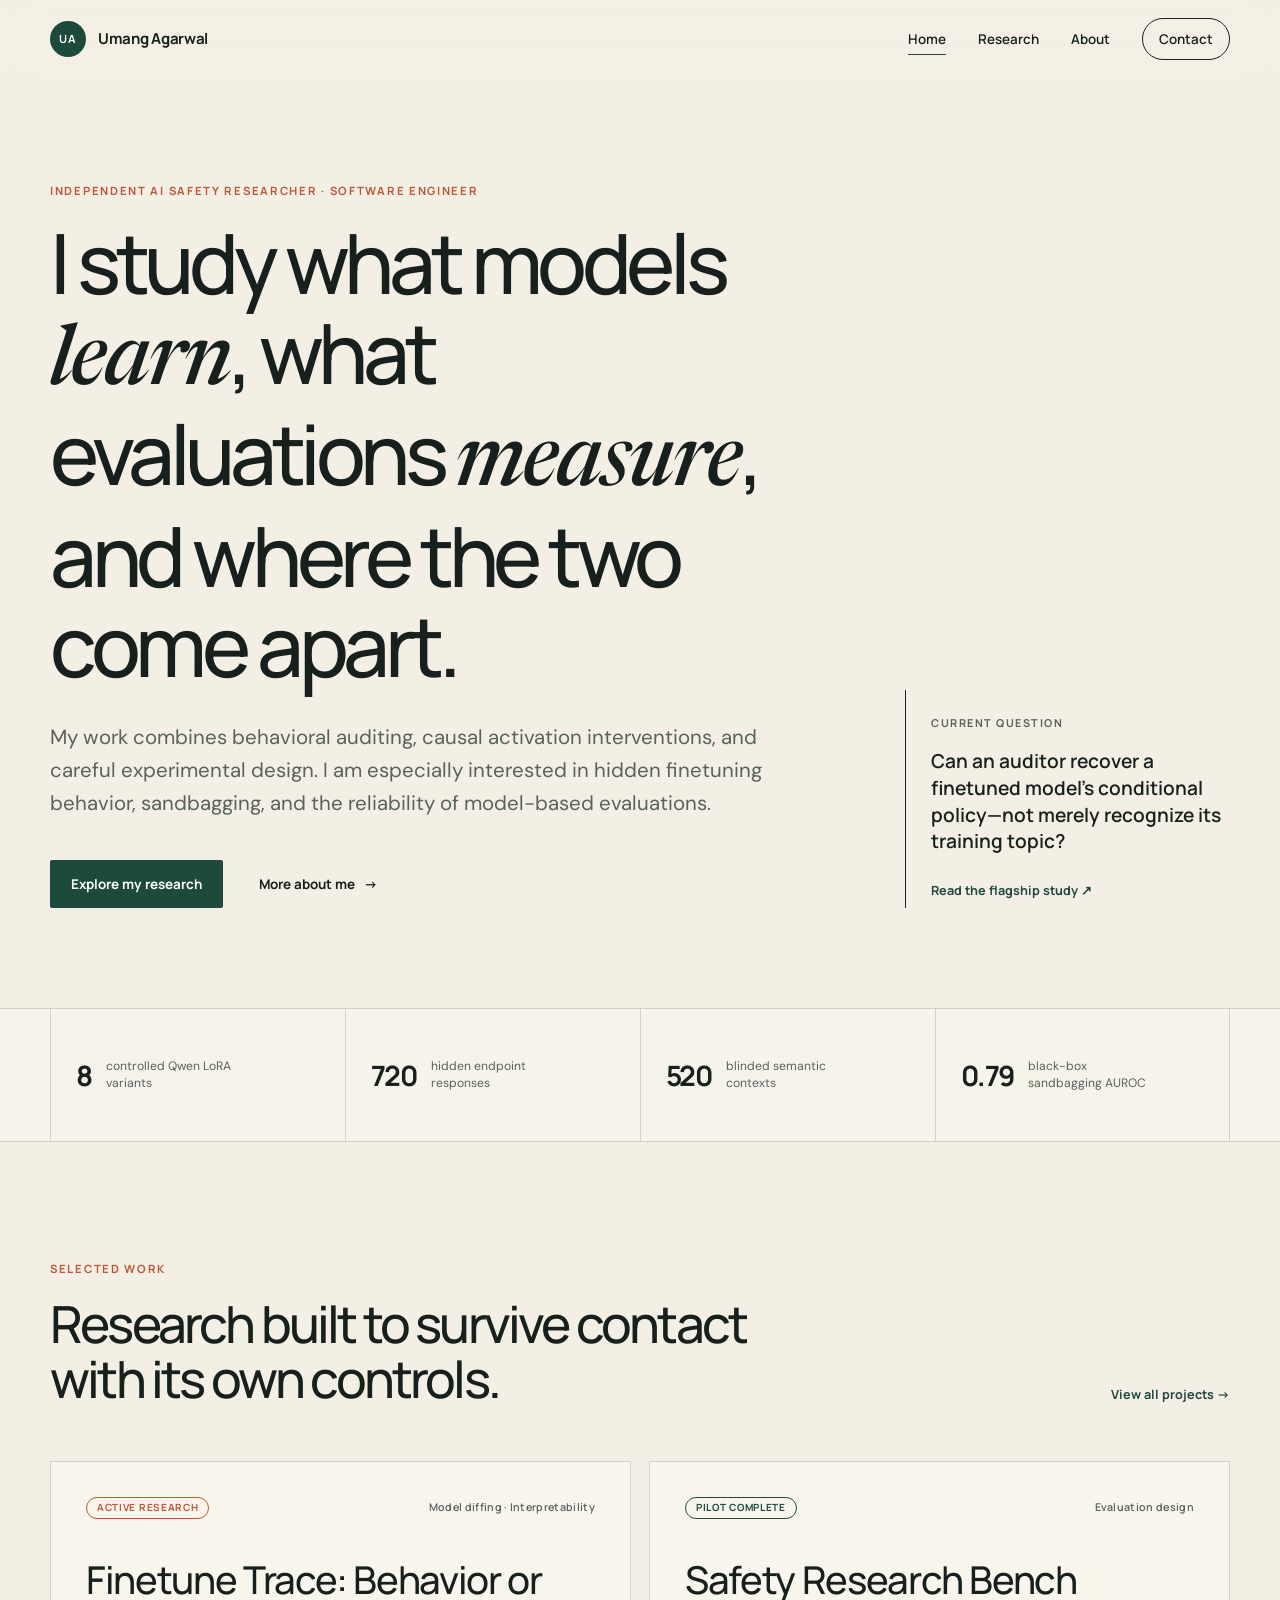
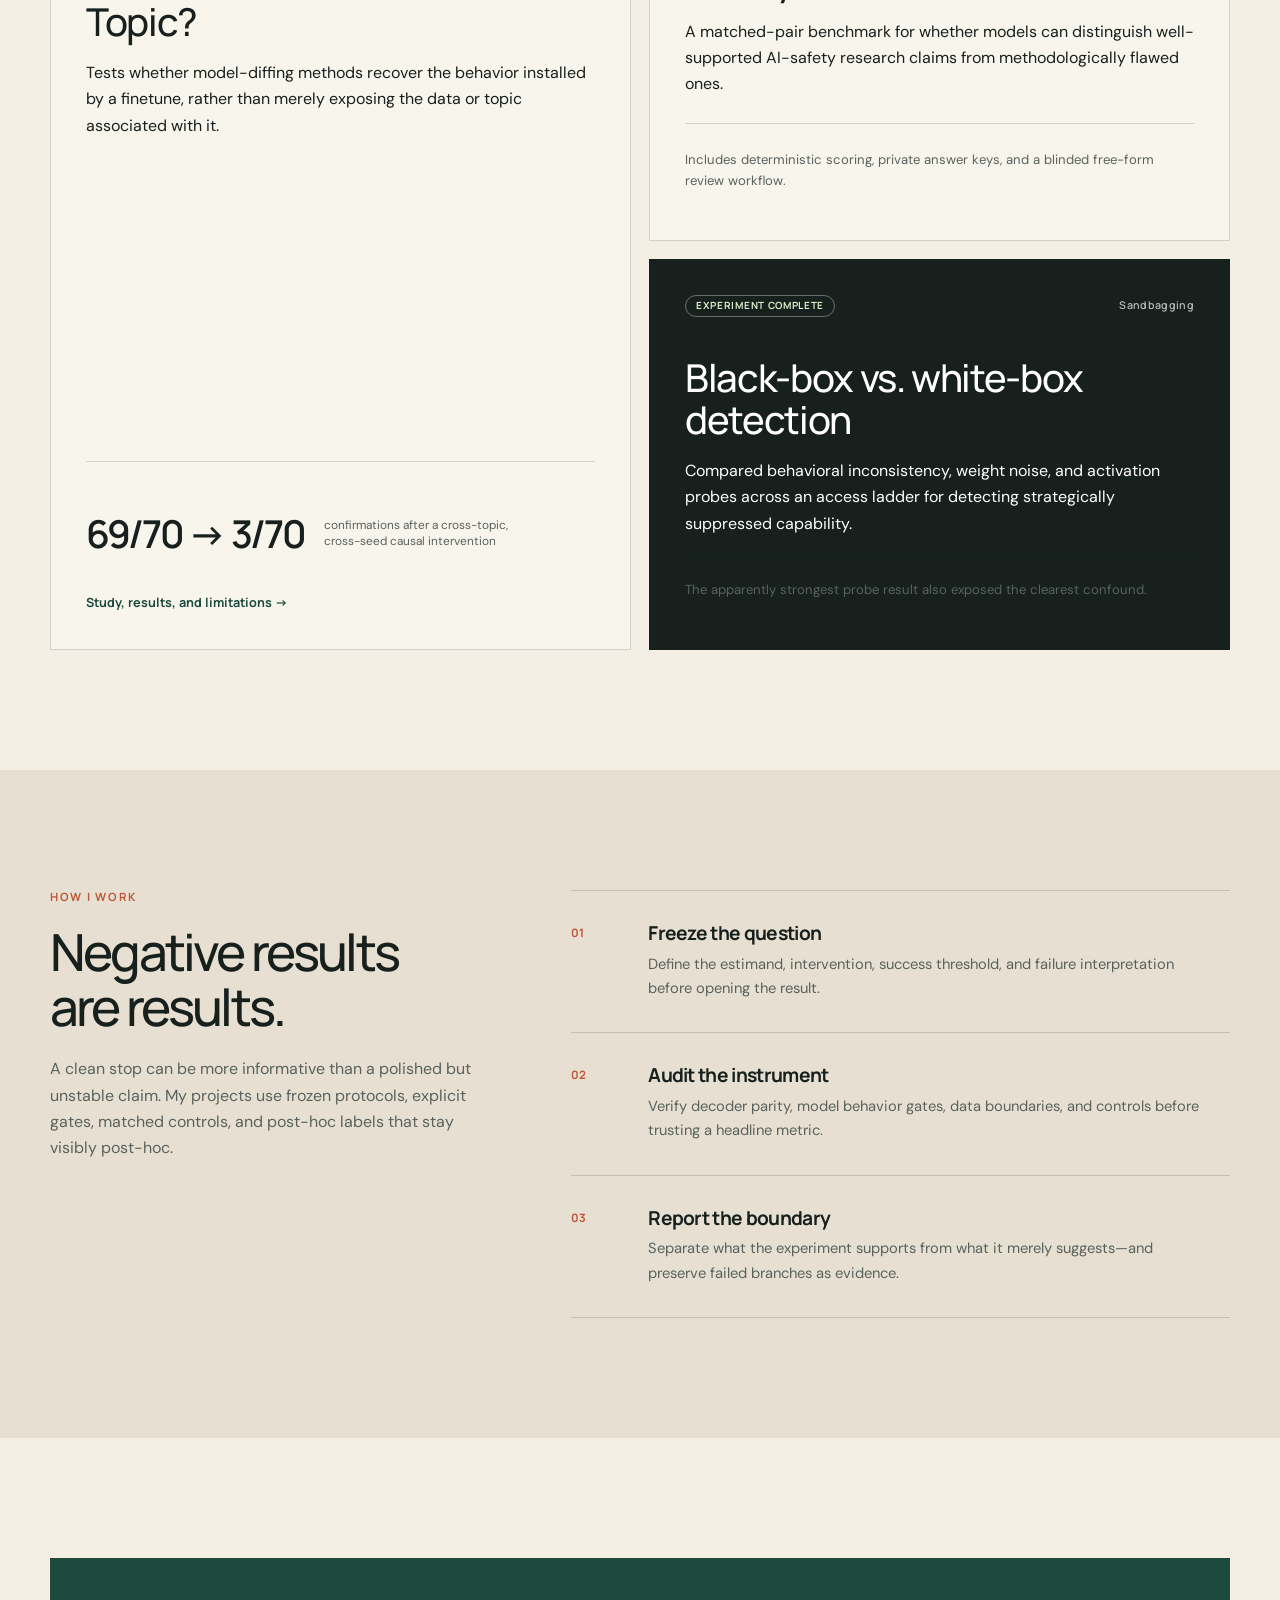
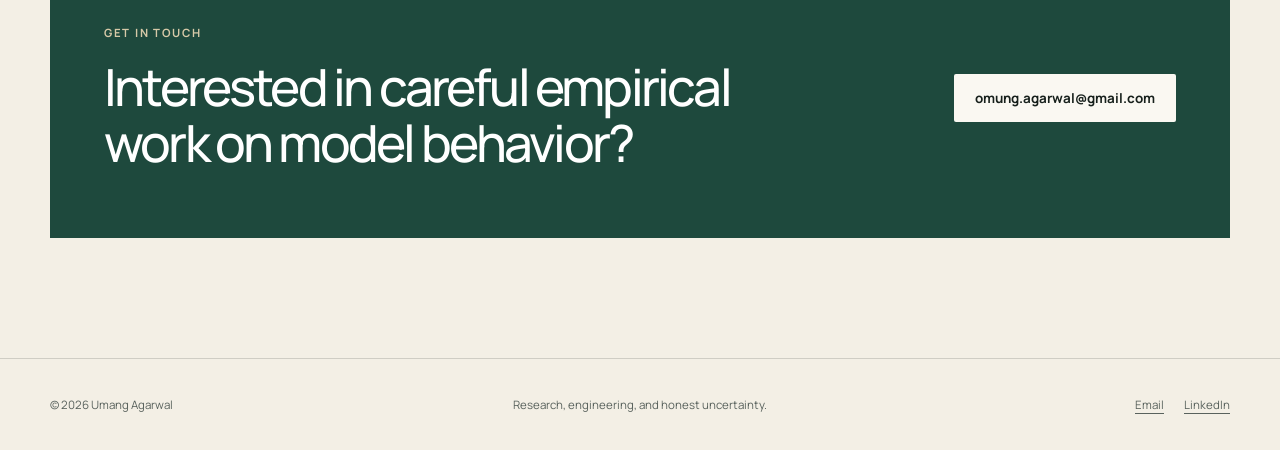
==== index.html @ 3e573392 "Initial commit: personal website Co-Authored-By: Claude Opus 5 <noreply@anthropic.com>" ====
<!doctype html>
<html lang="en">
  <head>
    <meta charset="utf-8">
    <meta name="viewport" content="width=device-width, initial-scale=1">
    <meta name="description" content="Umang Agarwal is an independent AI safety researcher and software engineer working on behavioral auditing, model evaluations, and mechanistic interpretability.">
    <meta name="theme-color" content="#f3efe5">
    <title>Umang Agarwal — AI Safety Researcher</title>
    <link rel="stylesheet" href="assets/styles.css">
    <script src="assets/site.js" defer></script>
  </head>
  <body>
    <a class="skip-link" href="#main">Skip to content</a>

    <header class="site-header">
      <div class="shell nav-shell">
        <a class="wordmark" href="index.html" aria-label="Umang Agarwal, home">
          <span class="wordmark-mark" aria-hidden="true">UA</span>
          <span>Umang Agarwal</span>
        </a>
        <button class="nav-toggle" type="button" aria-expanded="false" aria-controls="site-nav">
          <span class="sr-only">Toggle navigation</span>
          <span aria-hidden="true"></span>
          <span aria-hidden="true"></span>
        </button>
        <nav id="site-nav" class="site-nav" aria-label="Primary navigation">
          <a class="active" href="index.html">Home</a>
          <a href="research.html">Research</a>
          <a href="about.html">About</a>
          <a class="nav-contact" href="mailto:omung.agarwal@gmail.com">Contact</a>
        </nav>
      </div>
    </header>

    <main id="main">
      <section class="hero shell">
        <div class="hero-copy" data-reveal>
          <p class="eyebrow">Independent AI safety researcher · Software engineer</p>
          <h1>I study what models <em>learn</em>, what evaluations <em>measure</em>, and where the two come apart.</h1>
          <p class="hero-intro">
            My work combines behavioral auditing, causal activation interventions, and careful experimental design.
            I am especially interested in hidden finetuning behavior, sandbagging, and the reliability of model-based evaluations.
          </p>
          <div class="button-row">
            <a class="button button-primary" href="research.html">Explore my research</a>
            <a class="button button-quiet" href="about.html">More about me <span aria-hidden="true">→</span></a>
          </div>
        </div>

        <aside class="hero-note" data-reveal>
          <p class="note-label">Current question</p>
          <p class="note-question">Can an auditor recover a finetuned model’s conditional policy—not merely recognize its training topic?</p>
          <a href="projects/finetune-trace.html">Read the flagship study <span aria-hidden="true">↗</span></a>
        </aside>
      </section>

      <section class="signal-strip" aria-label="Selected research figures">
        <div class="shell signal-grid">
          <div>
            <strong>8</strong>
            <span>controlled Qwen LoRA variants</span>
          </div>
          <div>
            <strong>720</strong>
            <span>hidden endpoint responses</span>
          </div>
          <div>
            <strong>520</strong>
            <span>blinded semantic contexts</span>
          </div>
          <div>
            <strong>0.79</strong>
            <span>black-box sandbagging AUROC</span>
          </div>
        </div>
      </section>

      <section class="section shell">
        <div class="section-heading" data-reveal>
          <div>
            <p class="eyebrow">Selected work</p>
            <h2>Research built to survive contact with its own controls.</h2>
          </div>
          <a class="text-link" href="research.html">View all projects <span aria-hidden="true">→</span></a>
        </div>

        <div class="featured-grid">
          <article class="project-card project-card-large" data-reveal>
            <div class="card-topline">
              <span class="status status-active">Active research</span>
              <span>Model diffing · Interpretability</span>
            </div>
            <h3><a href="projects/finetune-trace.html">Finetune Trace: Behavior or Topic?</a></h3>
            <p>
              Tests whether model-diffing methods recover the behavior installed by a finetune, rather than merely
              exposing the data or topic associated with it.
            </p>
            <div class="result-callout">
              <span class="result-number">69/70 → 3/70</span>
              <span>confirmations after a cross-topic, cross-seed causal intervention</span>
            </div>
            <a class="card-link" href="projects/finetune-trace.html">Study, results, and limitations <span aria-hidden="true">→</span></a>
          </article>

          <article class="project-card" data-reveal>
            <div class="card-topline">
              <span class="status status-complete">Pilot complete</span>
              <span>Evaluation design</span>
            </div>
            <h3><a href="research.html#safety-research-bench">Safety Research Bench</a></h3>
            <p>
              A matched-pair benchmark for whether models can distinguish well-supported AI-safety research claims
              from methodologically flawed ones.
            </p>
            <p class="card-footnote">Includes deterministic scoring, private answer keys, and a blinded free-form review workflow.</p>
          </article>

          <article class="project-card card-ink" data-reveal>
            <div class="card-topline">
              <span class="status status-complete">Experiment complete</span>
              <span>Sandbagging</span>
            </div>
            <h3><a href="research.html#sandbagging">Black-box vs. white-box detection</a></h3>
            <p>
              Compared behavioral inconsistency, weight noise, and activation probes across an access ladder for
              detecting strategically suppressed capability.
            </p>
            <p class="card-footnote">The apparently strongest probe result also exposed the clearest confound.</p>
          </article>
        </div>
      </section>

      <section class="section section-tinted">
        <div class="shell method-layout">
          <div class="method-intro" data-reveal>
            <p class="eyebrow">How I work</p>
            <h2>Negative results are results.</h2>
            <p>
              A clean stop can be more informative than a polished but unstable claim. My projects use frozen
              protocols, explicit gates, matched controls, and post-hoc labels that stay visibly post-hoc.
            </p>
          </div>
          <ol class="method-list">
            <li data-reveal>
              <span>01</span>
              <div>
                <h3>Freeze the question</h3>
                <p>Define the estimand, intervention, success threshold, and failure interpretation before opening the result.</p>
              </div>
            </li>
            <li data-reveal>
              <span>02</span>
              <div>
                <h3>Audit the instrument</h3>
                <p>Verify decoder parity, model behavior gates, data boundaries, and controls before trusting a headline metric.</p>
              </div>
            </li>
            <li data-reveal>
              <span>03</span>
              <div>
                <h3>Report the boundary</h3>
                <p>Separate what the experiment supports from what it merely suggests—and preserve failed branches as evidence.</p>
              </div>
            </li>
          </ol>
        </div>
      </section>

      <section class="section shell">
        <div class="contact-panel" data-reveal>
          <div>
            <p class="eyebrow">Get in touch</p>
            <h2>Interested in careful empirical work on model behavior?</h2>
          </div>
          <a class="button button-light" href="mailto:omung.agarwal@gmail.com">omung.agarwal@gmail.com</a>
        </div>
      </section>
    </main>

    <footer class="site-footer">
      <div class="shell footer-grid">
        <p>© 2026 Umang Agarwal</p>
        <p>Research, engineering, and honest uncertainty.</p>
        <div>
          <a href="mailto:omung.agarwal@gmail.com">Email</a>
          <a href="https://www.linkedin.com/in/omung-agarwal">LinkedIn</a>
        </div>
      </div>
    </footer>
  </body>
</html>
---- assets/styles.css ----
@import url("https://fonts.googleapis.com/css2?family=DM+Sans:wght@400;500;600&family=Manrope:wght@400;500;600;700&family=Newsreader:ital,opsz,wght@1,6..72,500&display=swap");

:root {
  --paper: #f3efe5;
  --paper-deep: #e7e0d2;
  --paper-light: #faf8f2;
  --ink: #17201c;
  --ink-soft: #59625d;
  --forest: #1e493d;
  --forest-deep: #14352d;
  --rust: #bd5737;
  --line: rgba(23, 32, 28, 0.16);
  --white-line: rgba(255, 255, 255, 0.2);
  --shadow: 0 24px 65px rgba(27, 39, 33, 0.09);
  --sans: "Manrope", "Helvetica Neue", Arial, sans-serif;
  --body: "DM Sans", "Helvetica Neue", Arial, sans-serif;
  --serif: "Newsreader", Georgia, serif;
  --shell: min(1180px, calc(100vw - 48px));
}

* {
  box-sizing: border-box;
}

html {
  scroll-behavior: smooth;
}

body {
  margin: 0;
  background: var(--paper);
  color: var(--ink);
  font-family: var(--body);
  font-size: 16px;
  line-height: 1.65;
  text-rendering: optimizeLegibility;
}

body::before {
  position: fixed;
  inset: 0;
  z-index: -1;
  background-image: radial-gradient(rgba(29, 57, 47, 0.05) 0.7px, transparent 0.7px);
  background-size: 8px 8px;
  content: "";
  pointer-events: none;
}

a {
  color: inherit;
  text-decoration-thickness: 1px;
  text-underline-offset: 4px;
}

img {
  display: block;
  max-width: 100%;
}

button,
a {
  -webkit-tap-highlight-color: transparent;
}

:focus-visible {
  outline: 3px solid var(--rust);
  outline-offset: 4px;
}

.shell {
  width: var(--shell);
  margin-inline: auto;
}

.narrow-shell {
  max-width: 790px;
}

.sr-only {
  position: absolute;
  overflow: hidden;
  width: 1px;
  height: 1px;
  padding: 0;
  margin: -1px;
  clip: rect(0, 0, 0, 0);
  white-space: nowrap;
  border: 0;
}

.skip-link {
  position: fixed;
  top: 12px;
  left: 12px;
  z-index: 100;
  padding: 10px 16px;
  background: var(--ink);
  color: white;
  transform: translateY(-150%);
}

.skip-link:focus {
  transform: translateY(0);
}

.site-header {
  position: sticky;
  top: 0;
  z-index: 20;
  border-bottom: 1px solid transparent;
  background: rgba(243, 239, 229, 0.88);
  backdrop-filter: blur(18px);
  transition: border-color 180ms ease, box-shadow 180ms ease;
}

.site-header.scrolled {
  border-color: var(--line);
  box-shadow: 0 8px 30px rgba(23, 32, 28, 0.05);
}

.nav-shell {
  display: flex;
  min-height: 78px;
  align-items: center;
  justify-content: space-between;
}

.wordmark {
  display: inline-flex;
  align-items: center;
  gap: 12px;
  font-family: var(--sans);
  font-size: 0.94rem;
  font-weight: 700;
  letter-spacing: -0.02em;
  text-decoration: none;
}

.wordmark-mark {
  display: grid;
  width: 36px;
  height: 36px;
  place-items: center;
  border-radius: 50%;
  background: var(--forest);
  color: white;
  font-size: 0.7rem;
  letter-spacing: 0.05em;
}

.site-nav {
  display: flex;
  align-items: center;
  gap: 32px;
  font-family: var(--sans);
  font-size: 0.84rem;
  font-weight: 600;
}

.site-nav a {
  position: relative;
  text-decoration: none;
}

.site-nav a:not(.nav-contact)::after {
  position: absolute;
  right: 0;
  bottom: -5px;
  left: 0;
  height: 1px;
  background: var(--forest);
  content: "";
  transform: scaleX(0);
  transform-origin: right;
  transition: transform 180ms ease;
}

.site-nav a:hover::after,
.site-nav a.active::after {
  transform: scaleX(1);
  transform-origin: left;
}

.nav-contact {
  padding: 9px 16px;
  border: 1px solid var(--ink);
  border-radius: 99px;
  transition: background 180ms ease, color 180ms ease;
}

.nav-contact:hover {
  background: var(--ink);
  color: white;
}

.nav-toggle {
  display: none;
  width: 42px;
  height: 42px;
  padding: 10px;
  border: 0;
  background: transparent;
}

.nav-toggle span:not(.sr-only) {
  display: block;
  width: 22px;
  height: 1px;
  margin: 6px auto;
  background: var(--ink);
  transition: transform 180ms ease;
}

.hero {
  display: grid;
  min-height: 660px;
  padding-block: 105px 100px;
  align-items: end;
  grid-template-columns: minmax(0, 1fr) 325px;
  gap: 85px;
}

.hero-copy {
  max-width: 820px;
}

.eyebrow {
  margin: 0 0 19px;
  color: var(--rust);
  font-family: var(--sans);
  font-size: 0.71rem;
  font-weight: 700;
  letter-spacing: 0.15em;
  line-height: 1.3;
  text-transform: uppercase;
}

h1,
h2,
h3 {
  margin-top: 0;
  font-family: var(--sans);
  line-height: 1.08;
}

h1 {
  margin-bottom: 30px;
  font-size: clamp(3.2rem, 6.5vw, 6.65rem);
  font-weight: 500;
  letter-spacing: -0.065em;
}

h1 em,
h2 em {
  font-family: var(--serif);
  font-weight: 500;
  letter-spacing: -0.025em;
}

h2 {
  margin-bottom: 22px;
  font-size: clamp(2.1rem, 4vw, 4.2rem);
  font-weight: 500;
  letter-spacing: -0.055em;
}

h3 {
  margin-bottom: 13px;
  font-size: 1.28rem;
  letter-spacing: -0.035em;
}

.hero-intro {
  max-width: 760px;
  margin: 0;
  color: var(--ink-soft);
  font-size: clamp(1.06rem, 1.7vw, 1.28rem);
  line-height: 1.62;
}

.button-row {
  display: flex;
  margin-top: 39px;
  align-items: center;
  gap: 15px;
  flex-wrap: wrap;
}

.button {
  display: inline-flex;
  min-height: 48px;
  padding: 12px 20px;
  align-items: center;
  justify-content: center;
  gap: 9px;
  border: 1px solid transparent;
  border-radius: 2px;
  font-family: var(--sans);
  font-size: 0.84rem;
  font-weight: 700;
  text-decoration: none;
  transition: transform 180ms ease, background 180ms ease, color 180ms ease;
}

.button:hover {
  transform: translateY(-2px);
}

.button-primary {
  background: var(--forest);
  color: white;
}

.button-primary:hover {
  background: var(--forest-deep);
}

.button-quiet {
  color: var(--ink);
}

.button-light {
  background: var(--paper-light);
  color: var(--ink);
}

.button-outline-light {
  border-color: rgba(255, 255, 255, 0.65);
  color: white;
}

.hero-note {
  padding: 24px 0 4px 25px;
  border-left: 1px solid var(--ink);
}

.note-label,
.aside-label {
  margin: 0 0 16px;
  color: var(--ink-soft);
  font-family: var(--sans);
  font-size: 0.68rem;
  font-weight: 700;
  letter-spacing: 0.14em;
  text-transform: uppercase;
}

.note-question {
  margin: 0 0 22px;
  font-family: var(--sans);
  font-size: 1.2rem;
  font-weight: 600;
  line-height: 1.4;
}

.hero-note a,
.text-link,
.card-link {
  color: var(--forest);
  font-family: var(--sans);
  font-size: 0.79rem;
  font-weight: 700;
  text-decoration: none;
}

.hero-note a:hover,
.text-link:hover,
.card-link:hover {
  text-decoration: underline;
}

.signal-strip {
  border-block: 1px solid var(--line);
  background: rgba(250, 248, 242, 0.5);
}

.signal-grid {
  display: grid;
  grid-template-columns: repeat(4, 1fr);
}

.signal-grid div {
  display: flex;
  min-height: 132px;
  padding: 25px;
  align-items: center;
  gap: 15px;
  border-left: 1px solid var(--line);
}

.signal-grid div:last-child {
  border-right: 1px solid var(--line);
}

.signal-grid strong {
  font-family: var(--sans);
  font-size: 1.75rem;
  letter-spacing: -0.06em;
}

.signal-grid span {
  max-width: 125px;
  color: var(--ink-soft);
  font-size: 0.76rem;
  line-height: 1.38;
}

.section {
  padding-block: 120px;
}

.section-tinted {
  background: var(--paper-deep);
}

.section-heading {
  display: flex;
  margin-bottom: 55px;
  align-items: end;
  justify-content: space-between;
  gap: 30px;
}

.section-heading > div {
  max-width: 780px;
}

.section-heading h2 {
  margin-bottom: 0;
}

.featured-grid {
  display: grid;
  grid-template-columns: repeat(2, minmax(0, 1fr));
  gap: 18px;
}

.project-card {
  display: flex;
  min-height: 380px;
  padding: 35px;
  flex-direction: column;
  border: 1px solid var(--line);
  background: rgba(250, 248, 242, 0.62);
  box-shadow: 0 0 0 rgba(0, 0, 0, 0);
  transition: transform 220ms ease, box-shadow 220ms ease, background 220ms ease;
}

.project-card:hover {
  background: var(--paper-light);
  box-shadow: var(--shadow);
  transform: translateY(-5px);
}

.project-card-large {
  min-height: 500px;
  grid-row: span 2;
}

.card-ink {
  background: var(--ink);
  color: white;
}

.card-ink:hover {
  background: var(--forest-deep);
}

.card-ink .card-topline,
.card-ink .card-footnote {
  color: rgba(255, 255, 255, 0.68);
}

.card-ink .status {
  border-color: rgba(255, 255, 255, 0.35);
}

.project-card h3 {
  max-width: 560px;
  margin: 40px 0 18px;
  font-size: clamp(1.6rem, 3vw, 2.75rem);
  font-weight: 500;
}

.project-card h3 a {
  text-decoration: none;
}

.project-card > p {
  max-width: 580px;
  margin-top: 0;
  color: inherit;
}

.card-topline {
  display: flex;
  align-items: center;
  justify-content: space-between;
  gap: 15px;
  color: var(--ink-soft);
  font-family: var(--sans);
  font-size: 0.67rem;
  font-weight: 600;
  letter-spacing: 0.03em;
}

.status {
  display: inline-flex;
  padding: 5px 10px;
  align-items: center;
  border: 1px solid currentColor;
  border-radius: 99px;
  font-family: var(--sans);
  font-size: 0.62rem;
  font-weight: 700;
  letter-spacing: 0.07em;
  line-height: 1;
  text-transform: uppercase;
}

.status-active {
  color: var(--rust);
}

.status-complete {
  color: var(--forest);
}

.status-stopped {
  color: #7a4d43;
}

.card-ink .status-complete {
  color: #d9e9c9;
}

.result-callout {
  display: flex;
  max-width: 570px;
  margin-top: auto;
  padding-top: 40px;
  align-items: center;
  gap: 20px;
  border-top: 1px solid var(--line);
}

.result-number {
  flex: 0 0 auto;
  font-family: var(--sans);
  font-size: clamp(1.65rem, 3vw, 2.6rem);
  font-weight: 600;
  letter-spacing: -0.06em;
}

.result-callout span:last-child {
  max-width: 190px;
  color: var(--ink-soft);
  font-size: 0.74rem;
  line-height: 1.4;
}

.card-link {
  margin-top: 28px;
}

.card-footnote {
  margin-top: auto !important;
  padding-top: 25px;
  border-top: 1px solid var(--line);
  color: var(--ink-soft) !important;
  font-size: 0.82rem;
}

.method-layout {
  display: grid;
  grid-template-columns: 0.78fr 1.22fr;
  gap: 100px;
}

.method-intro p:last-child {
  max-width: 440px;
  color: var(--ink-soft);
}

.method-list {
  margin: 0;
  padding: 0;
  list-style: none;
  counter-reset: method;
}

.method-list li {
  display: grid;
  padding: 32px 0;
  border-top: 1px solid var(--line);
  grid-template-columns: 55px 1fr;
  gap: 22px;
}

.method-list li:last-child {
  border-bottom: 1px solid var(--line);
}

.method-list li > span {
  color: var(--rust);
  font-family: var(--sans);
  font-size: 0.72rem;
  font-weight: 700;
}

.method-list h3 {
  margin-bottom: 8px;
  font-size: 1.2rem;
}

.method-list p {
  max-width: 560px;
  margin: 0;
  color: var(--ink-soft);
  font-size: 0.92rem;
}

.contact-panel {
  display: flex;
  min-height: 280px;
  padding: 54px;
  align-items: center;
  justify-content: space-between;
  gap: 35px;
  background: var(--forest);
  color: white;
}

.contact-panel > div:first-child {
  max-width: 700px;
}

.contact-panel h2 {
  margin: 0;
  font-size: clamp(2rem, 4vw, 3.55rem);
}

.contact-panel .eyebrow {
  color: #d7c9a8;
}

.contact-actions {
  display: flex;
  gap: 10px;
  flex-wrap: wrap;
}

.site-footer {
  padding-block: 36px;
  border-top: 1px solid var(--line);
  color: var(--ink-soft);
  font-family: var(--sans);
  font-size: 0.72rem;
}

.footer-grid {
  display: grid;
  align-items: center;
  grid-template-columns: 1fr 1fr 1fr;
  gap: 24px;
}

.footer-grid p {
  margin: 0;
}

.footer-grid p:nth-child(2) {
  text-align: center;
}

.footer-grid div {
  display: flex;
  justify-content: flex-end;
  gap: 20px;
}

.page-header {
  max-width: 1040px;
  padding-top: 120px;
  padding-bottom: 80px;
}

.page-header h1 {
  max-width: 980px;
  font-size: clamp(3.3rem, 7vw, 7rem);
}

.page-header > p:last-child {
  max-width: 760px;
  color: var(--ink-soft);
  font-size: 1.16rem;
}

.research-list {
  padding-top: 20px;
}

.research-row {
  display: grid;
  padding-block: 70px;
  border-top: 1px solid var(--line);
  grid-template-columns: 215px minmax(0, 1fr);
  gap: 55px;
  scroll-margin-top: 100px;
}

.research-row:last-child {
  border-bottom: 1px solid var(--line);
}

.research-row-featured {
  padding: 65px;
  border: 0;
  background: var(--forest);
  color: white;
}

.research-meta {
  display: flex;
  align-items: flex-start;
  flex-direction: column;
  gap: 15px;
  color: var(--ink-soft);
  font-family: var(--sans);
  font-size: 0.72rem;
}

.research-row-featured .research-meta,
.research-row-featured .project-kicker,
.research-row-featured .research-body > p {
  color: rgba(255, 255, 255, 0.67);
}

.research-row-featured .status-active {
  color: #f3b89e;
}

.research-body {
  max-width: 780px;
}

.project-kicker {
  margin: 0 0 12px;
  color: var(--rust);
  font-family: var(--sans);
  font-size: 0.7rem;
  font-weight: 700;
  letter-spacing: 0.08em;
  text-transform: uppercase;
}

.research-body h2 {
  margin-bottom: 20px;
  font-size: clamp(2rem, 4vw, 3.7rem);
}

.research-body h2 a {
  text-decoration: none;
}

.research-body > p {
  max-width: 750px;
  color: var(--ink-soft);
}

.compact-facts {
  display: grid;
  margin: 32px 0;
  padding: 0;
  grid-template-columns: repeat(3, 1fr);
  gap: 20px;
  list-style: none;
}

.compact-facts li {
  padding-top: 16px;
  border-top: 1px solid currentColor;
  font-size: 0.77rem;
  line-height: 1.45;
  opacity: 0.8;
}

.research-row-featured .text-link {
  color: white;
}

.mini-results {
  display: grid;
  margin-top: 35px;
  grid-template-columns: repeat(3, 1fr);
  gap: 14px;
}

.mini-results div {
  padding: 19px;
  border: 1px solid var(--line);
  background: rgba(250, 248, 242, 0.5);
}

.mini-results strong {
  display: block;
  margin-bottom: 7px;
  font-family: var(--sans);
  font-size: 1.32rem;
  letter-spacing: -0.045em;
}

.mini-results span {
  display: block;
  color: var(--ink-soft);
  font-size: 0.69rem;
  line-height: 1.38;
}

.limitation {
  margin-top: 30px;
  padding: 18px 21px;
  border-left: 2px solid var(--rust);
  background: rgba(189, 87, 55, 0.06);
  font-size: 0.86rem;
}

.inline-figure {
  max-width: 650px;
  margin: 42px 0 0;
  padding: 18px;
  background: white;
}

.inline-figure figcaption,
.case-figure figcaption {
  margin-top: 13px;
  color: var(--ink-soft);
  font-size: 0.7rem;
  line-height: 1.45;
}

.about-header {
  padding-bottom: 40px;
}

.about-header h1 {
  max-width: 850px;
}

.about-grid {
  display: grid;
  padding-top: 45px;
  grid-template-columns: minmax(0, 1.35fr) minmax(280px, 0.65fr);
  gap: 100px;
}

.prose {
  max-width: 740px;
}

.prose p {
  color: var(--ink-soft);
  font-size: 1.05rem;
}

.prose .lede,
.lede {
  color: var(--ink);
  font-family: var(--sans);
  font-size: clamp(1.35rem, 2.5vw, 1.85rem);
  font-weight: 500;
  letter-spacing: -0.03em;
  line-height: 1.4;
}

.about-aside {
  padding-left: 35px;
  border-left: 1px solid var(--line);
}

.about-aside > div + div {
  margin-top: 45px;
  padding-top: 35px;
  border-top: 1px solid var(--line);
}

.about-aside ul {
  margin: 0;
  padding-left: 18px;
}

.about-aside li,
.about-aside p {
  margin-bottom: 8px;
  color: var(--ink-soft);
  font-size: 0.86rem;
}

.timeline-layout {
  display: grid;
  grid-template-columns: 0.65fr 1.35fr;
  gap: 100px;
}

.timeline article {
  display: grid;
  padding: 30px 0;
  border-top: 1px solid var(--line);
  grid-template-columns: 140px 1fr;
  gap: 25px;
}

.timeline article:last-child {
  border-bottom: 1px solid var(--line);
}

.timeline-year {
  color: var(--rust);
  font-family: var(--sans);
  font-size: 0.7rem;
  font-weight: 700;
  text-transform: uppercase;
}

.timeline h3 {
  margin-bottom: 8px;
}

.timeline p {
  margin: 0;
  color: var(--ink-soft);
  font-size: 0.9rem;
}

.reading-progress {
  position: fixed;
  top: 0;
  left: 0;
  z-index: 50;
  width: 0;
  height: 3px;
  background: var(--rust);
}

.project-hero {
  padding-block: 105px 90px;
  border-bottom: 1px solid var(--line);
}

.project-hero-grid {
  display: grid;
  align-items: end;
  grid-template-columns: minmax(0, 1.35fr) minmax(280px, 0.65fr);
  gap: 90px;
}

.back-link {
  display: inline-block;
  margin-bottom: 55px;
  color: var(--ink-soft);
  font-family: var(--sans);
  font-size: 0.76rem;
  font-weight: 600;
  text-decoration: none;
}

.project-labels {
  display: flex;
  margin-bottom: 24px;
  align-items: center;
  gap: 16px;
  color: var(--ink-soft);
  font-family: var(--sans);
  font-size: 0.7rem;
}

.project-hero h1 {
  font-size: clamp(3.7rem, 7.5vw, 7.5rem);
}

.project-deck {
  max-width: 750px;
  margin: 0;
  color: var(--ink-soft);
  font-size: 1.22rem;
}

.project-facts {
  margin: 0;
}

.project-facts div {
  padding: 18px 0;
  border-top: 1px solid var(--line);
}

.project-facts div:last-child {
  border-bottom: 1px solid var(--line);
}

.project-facts dt {
  margin-bottom: 5px;
  color: var(--rust);
  font-family: var(--sans);
  font-size: 0.63rem;
  font-weight: 700;
  letter-spacing: 0.08em;
  text-transform: uppercase;
}

.project-facts dd {
  margin: 0;
  font-size: 0.86rem;
}

.case-section {
  padding-block: 110px;
}

.case-section p:not(.eyebrow, .lede) {
  color: var(--ink-soft);
}

.case-band {
  background: var(--forest);
  color: white;
}

.case-band .eyebrow {
  color: #d7c9a8;
}

.headline-result-grid {
  display: grid;
  grid-template-columns: repeat(3, 1fr);
}

.headline-result-grid > div {
  padding: 45px 40px;
  border: 1px solid var(--white-line);
}

.headline-result-grid > div + div {
  border-left: 0;
}

.big-number {
  display: block;
  margin-bottom: 40px;
  color: #f3b89e;
  font-family: var(--sans);
  font-size: clamp(3rem, 6vw, 5.5rem);
  font-weight: 500;
  letter-spacing: -0.07em;
}

.headline-result-grid h3 {
  margin-bottom: 8px;
}

.headline-result-grid p {
  margin: 0;
  color: rgba(255, 255, 255, 0.65) !important;
  font-size: 0.82rem;
}

.two-column-case {
  display: grid;
  align-items: center;
  grid-template-columns: minmax(0, 0.95fr) minmax(360px, 1.05fr);
  gap: 85px;
}

.two-column-case h2 {
  font-size: clamp(2.2rem, 4.2vw, 4.1rem);
}

.result-table {
  margin-top: 35px;
  border-top: 1px solid var(--line);
}

.result-table-row {
  display: grid;
  padding: 14px 0;
  border-bottom: 1px solid var(--line);
  grid-template-columns: 0.65fr 1fr 1fr;
  gap: 15px;
  font-size: 0.79rem;
}

.result-table-head {
  color: var(--ink-soft);
  font-family: var(--sans);
  font-size: 0.63rem;
  font-weight: 700;
  letter-spacing: 0.04em;
  text-transform: uppercase;
}

.case-figure {
  margin: 0;
  padding: 20px;
  background: white;
  box-shadow: var(--shadow);
}

.caveat {
  margin-top: 42px;
  padding: 28px 30px;
  border-left: 3px solid var(--rust);
  background: var(--paper-deep);
  color: var(--ink-soft);
}

.caveat strong {
  display: block;
  margin-bottom: 8px;
  color: var(--ink);
}

.case-dark {
  background: var(--ink);
  color: white;
}

.case-dark .eyebrow {
  color: #f3b89e;
}

.case-dark p {
  color: rgba(255, 255, 255, 0.66) !important;
}

.next-stage-grid {
  display: grid;
  grid-template-columns: 1fr 1fr;
  gap: 90px;
}

.next-stage-grid h2 {
  margin: 0;
}

.boundary-grid {
  display: grid;
  margin-top: 45px;
  grid-template-columns: 1fr 1fr;
  gap: 18px;
}

.boundary-grid > div {
  padding: 30px;
  border: 1px solid var(--line);
}

.boundary-grid h3 {
  color: var(--rust);
}

.boundary-grid ul {
  margin: 0;
  padding-left: 18px;
  color: var(--ink-soft);
}

.boundary-grid li + li {
  margin-top: 10px;
}

.project-next {
  padding: 45px 0;
  border-block: 1px solid var(--line);
}

.project-next > p {
  margin: 0 0 10px;
  color: var(--rust) !important;
  font-family: var(--sans);
  font-size: 0.68rem;
  font-weight: 700;
  letter-spacing: 0.1em;
  text-transform: uppercase;
}

.project-next h2 {
  margin-bottom: 10px;
}

.project-next h2 a {
  text-decoration: none;
}

.project-next > span {
  color: var(--ink-soft);
}

.js [data-reveal] {
  opacity: 0;
  transform: translateY(18px);
  transition: opacity 650ms ease, transform 650ms ease;
}

.js [data-reveal].revealed {
  opacity: 1;
  transform: translateY(0);
}

@media (max-width: 900px) {
  :root {
    --shell: min(100% - 34px, 760px);
  }

  .hero {
    min-height: auto;
    padding-block: 85px;
    grid-template-columns: 1fr;
    gap: 55px;
  }

  .hero-note {
    max-width: 430px;
  }

  .signal-grid {
    grid-template-columns: repeat(2, 1fr);
  }

  .signal-grid div:nth-child(2) {
    border-right: 1px solid var(--line);
  }

  .featured-grid,
  .method-layout,
  .about-grid,
  .timeline-layout,
  .project-hero-grid,
  .two-column-case,
  .next-stage-grid {
    grid-template-columns: 1fr;
    gap: 55px;
  }

  .project-card-large {
    min-height: 480px;
    grid-row: auto;
  }

  .research-row {
    grid-template-columns: 150px minmax(0, 1fr);
    gap: 30px;
  }

  .research-row-featured {
    padding: 45px;
  }

  .compact-facts,
  .mini-results {
    grid-template-columns: 1fr;
  }

  .about-aside {
    padding: 35px 0 0;
    border-top: 1px solid var(--line);
    border-left: 0;
  }

  .headline-result-grid {
    grid-template-columns: 1fr;
  }

  .headline-result-grid > div + div {
    border-top: 0;
    border-left: 1px solid var(--white-line);
  }

  .boundary-grid {
    grid-template-columns: 1fr;
  }

  .contact-panel {
    align-items: flex-start;
    flex-direction: column;
  }
}

@media (max-width: 650px) {
  :root {
    --shell: calc(100vw - 28px);
  }

  body {
    font-size: 15px;
  }

  .nav-shell {
    min-height: 68px;
  }

  .js .nav-toggle {
    display: block;
  }

  .site-nav {
    position: static;
    display: flex;
    padding: 0;
    flex-wrap: wrap;
    gap: 5px;
    border: 0;
    background: transparent;
    box-shadow: none;
  }

  .js .site-nav {
    position: absolute;
    top: 68px;
    right: 0;
    left: 0;
    display: none;
    padding: 22px;
    align-items: stretch;
    flex-direction: column;
    gap: 5px;
    border-bottom: 1px solid var(--line);
    background: var(--paper-light);
    box-shadow: var(--shadow);
  }

  .js .site-nav.open {
    display: flex;
  }

  .site-nav a {
    padding: 11px;
  }

  .site-nav a:not(.nav-contact)::after {
    display: none;
  }

  .nav-contact {
    margin-top: 7px;
    text-align: center;
  }

  .nav-toggle[aria-expanded="true"] span:nth-of-type(1) {
    transform: translateY(3.5px) rotate(45deg);
  }

  .nav-toggle[aria-expanded="true"] span:nth-of-type(2) {
    transform: translateY(-3.5px) rotate(-45deg);
  }

  .hero {
    padding-block: 65px;
  }

  h1 {
    font-size: clamp(2.75rem, 14vw, 4.5rem);
  }

  .button-row {
    align-items: stretch;
    flex-direction: column;
  }

  .button {
    width: 100%;
  }

  .signal-grid {
    grid-template-columns: 1fr;
  }

  .signal-grid div,
  .signal-grid div:nth-child(2),
  .signal-grid div:last-child {
    min-height: 100px;
    border-right: 1px solid var(--line);
    border-bottom: 1px solid var(--line);
  }

  .signal-grid div:last-child {
    border-bottom: 0;
  }

  .section {
    padding-block: 80px;
  }

  .section-heading {
    align-items: flex-start;
    flex-direction: column;
  }

  .featured-grid {
    grid-template-columns: 1fr;
  }

  .project-card,
  .project-card-large {
    min-height: 0;
    padding: 25px;
  }

  .card-topline {
    align-items: flex-start;
    flex-direction: column;
  }

  .result-callout {
    margin-top: 45px;
    align-items: flex-start;
    flex-direction: column;
  }

  .contact-panel {
    min-height: 0;
    padding: 35px 25px;
  }

  .contact-actions,
  .contact-actions .button {
    width: 100%;
  }

  .footer-grid {
    align-items: flex-start;
    grid-template-columns: 1fr;
  }

  .footer-grid p:nth-child(2) {
    text-align: left;
  }

  .footer-grid div {
    justify-content: flex-start;
  }

  .page-header {
    padding-top: 75px;
    padding-bottom: 45px;
  }

  .research-list {
    padding-top: 15px;
  }

  .research-row {
    padding-block: 50px;
    grid-template-columns: 1fr;
  }

  .research-row-featured {
    padding: 32px 25px;
  }

  .research-meta {
    align-items: center;
    flex-direction: row;
  }

  .timeline article {
    grid-template-columns: 1fr;
    gap: 10px;
  }

  .project-hero {
    padding-block: 60px;
  }

  .back-link {
    margin-bottom: 35px;
  }

  .project-labels {
    align-items: flex-start;
    flex-direction: column;
  }

  .case-section {
    padding-block: 75px;
  }

  .headline-result-grid > div {
    padding: 32px 25px;
  }

  .result-table-row {
    grid-template-columns: 0.6fr 1fr 1fr;
    gap: 8px;
    font-size: 0.7rem;
  }
}

@media (prefers-reduced-motion: reduce) {
  html {
    scroll-behavior: auto;
  }

  *,
  *::before,
  *::after {
    scroll-behavior: auto !important;
    transition-duration: 0.01ms !important;
    animation-duration: 0.01ms !important;
    animation-iteration-count: 1 !important;
  }

  .js [data-reveal] {
    opacity: 1;
    transform: none;
  }
}

@media print {
  .site-header,
  .site-footer,
  .reading-progress,
  .button-row,
  .contact-panel {
    display: none;
  }

  body {
    background: white;
  }

  body::before {
    display: none;
  }

  .js [data-reveal] {
    opacity: 1;
    transform: none;
  }
}
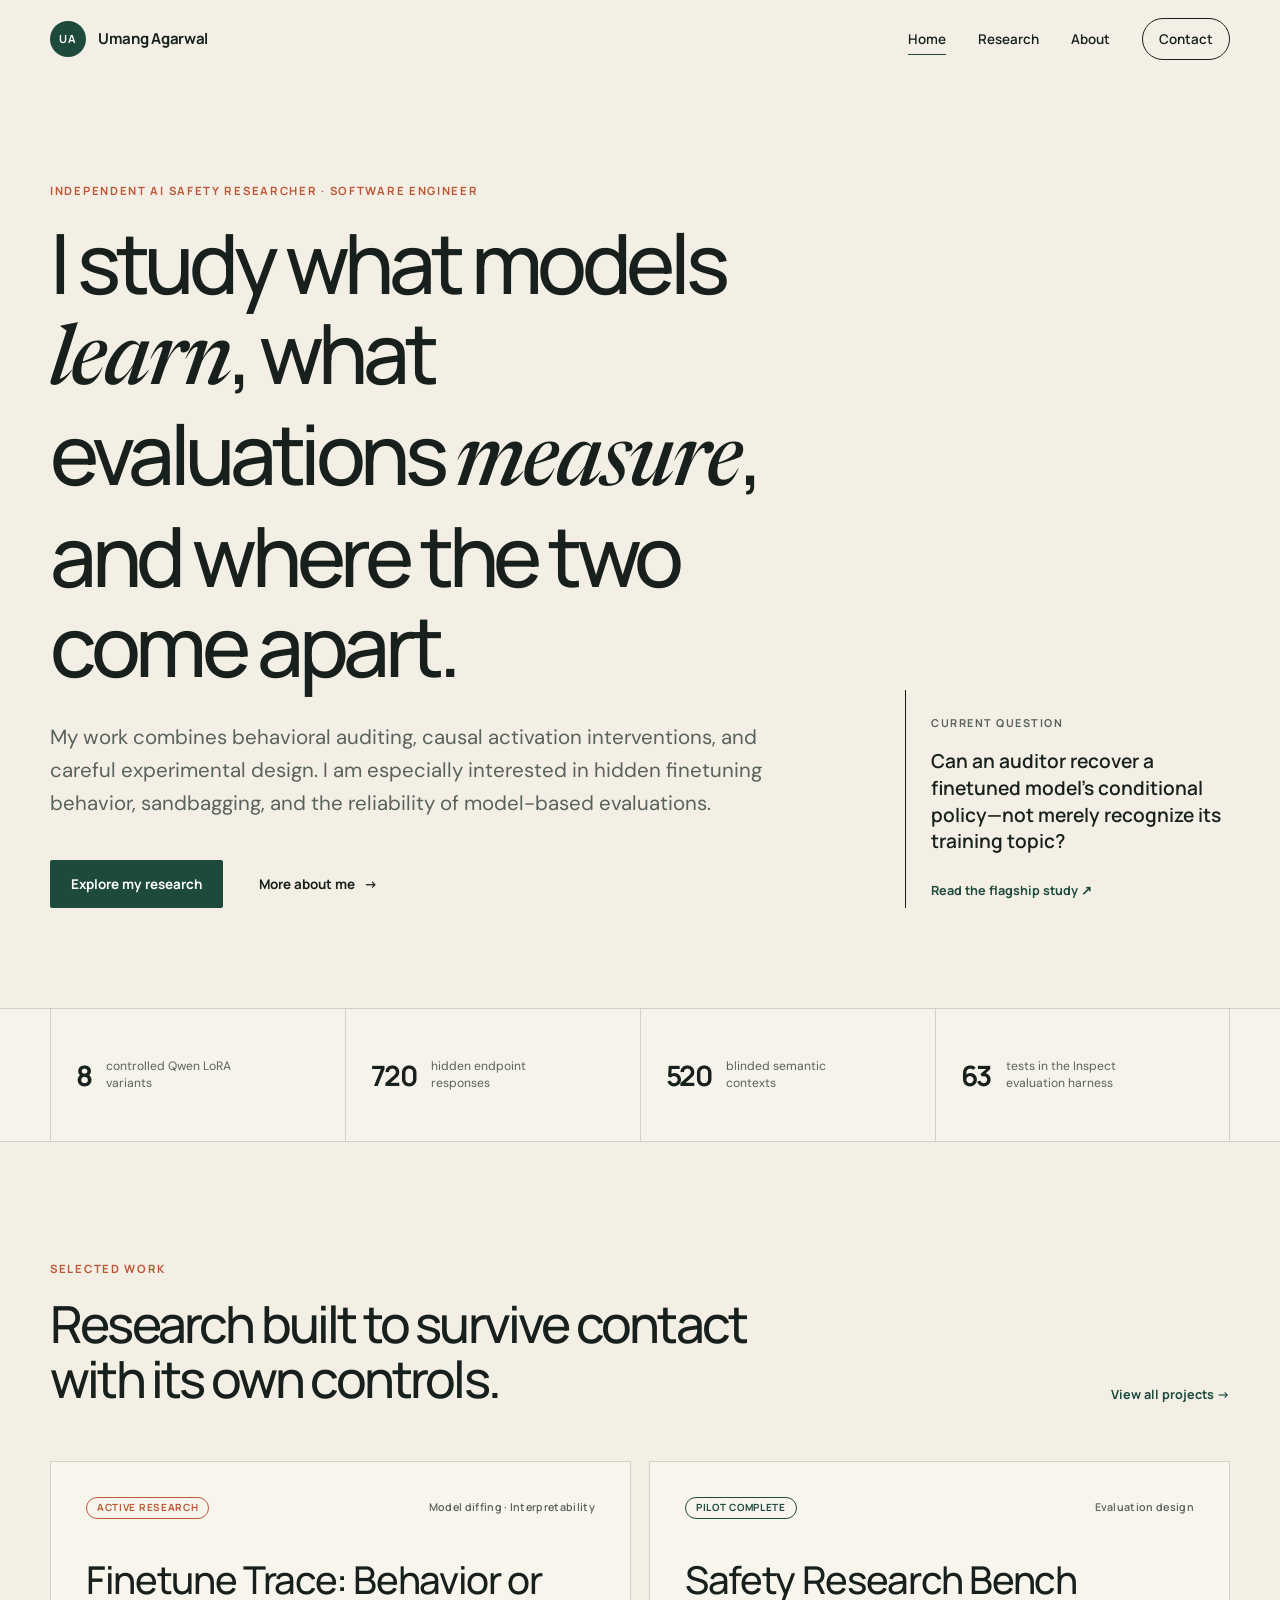
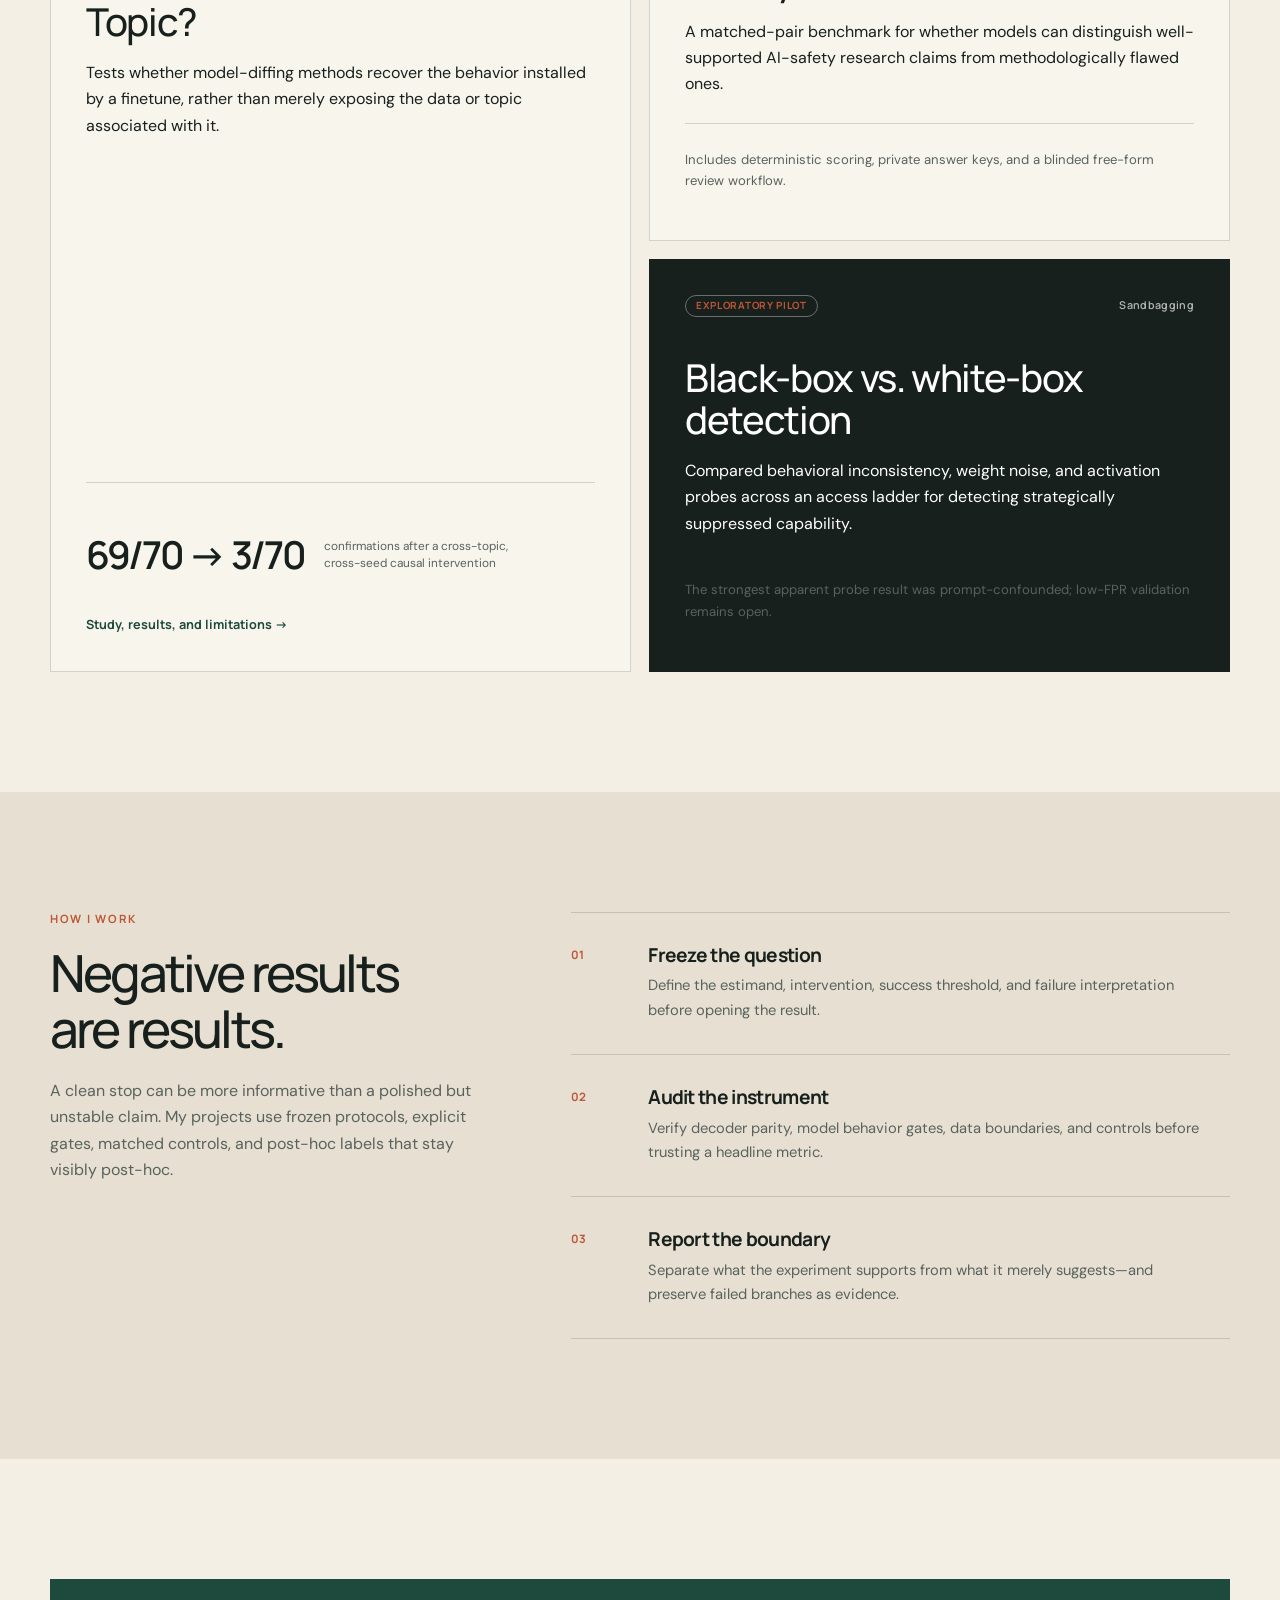
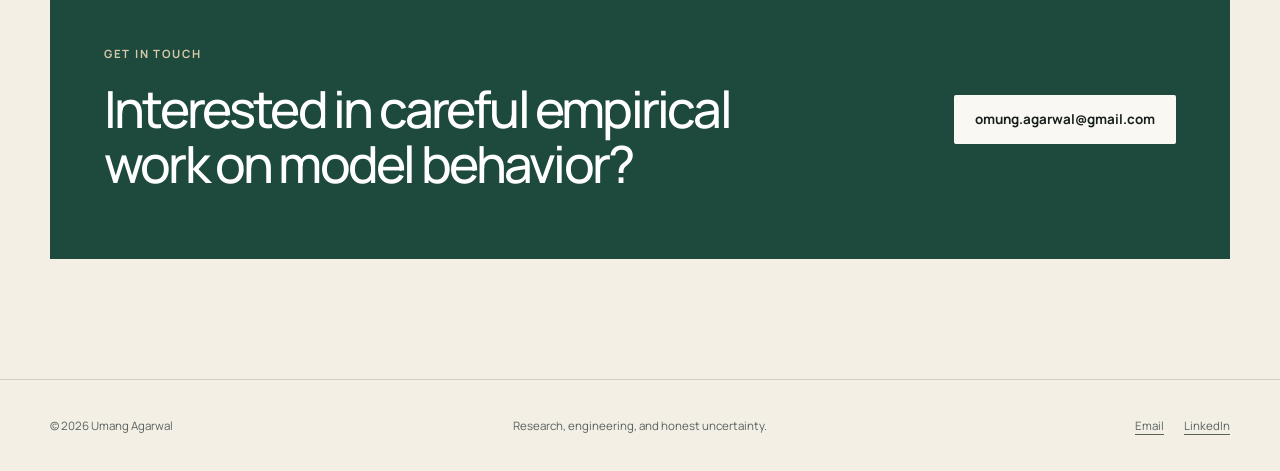
==== commit f200cdb3: "Align portfolio with public research evidence - Homepage: replace the decontextualized 0.79 sandbagg" ====
--- a/index.html
+++ b/index.html
@@ -69,8 +69,8 @@
             <span>blinded semantic contexts</span>
           </div>
           <div>
-            <strong>0.79</strong>
-            <span>black-box sandbagging AUROC</span>
+            <strong>63</strong>
+            <span>tests in the Inspect evaluation harness</span>
           </div>
         </div>
       </section>
@@ -117,7 +117,7 @@
 
           <article class="project-card card-ink" data-reveal>
             <div class="card-topline">
-              <span class="status status-complete">Experiment complete</span>
+              <span class="status status-active">Exploratory pilot</span>
               <span>Sandbagging</span>
             </div>
             <h3><a href="research.html#sandbagging">Black-box vs. white-box detection</a></h3>
@@ -125,7 +125,7 @@
               Compared behavioral inconsistency, weight noise, and activation probes across an access ladder for
               detecting strategically suppressed capability.
             </p>
-            <p class="card-footnote">The apparently strongest probe result also exposed the clearest confound.</p>
+            <p class="card-footnote">The strongest apparent probe result was prompt-confounded; low-FPR validation remains open.</p>
           </article>
         </div>
       </section>
@@ -187,5 +187,6 @@
         </div>
       </div>
     </footer>
+    <!-- Cloudflare Web Analytics --><script type='module' src='https://static.cloudflareinsights.com/beacon.min.js' data-cf-beacon='{"token": "8a3defc5d1704431888c645bde742cbd"}'></script><!-- End Cloudflare Web Analytics -->
   </body>
 </html>
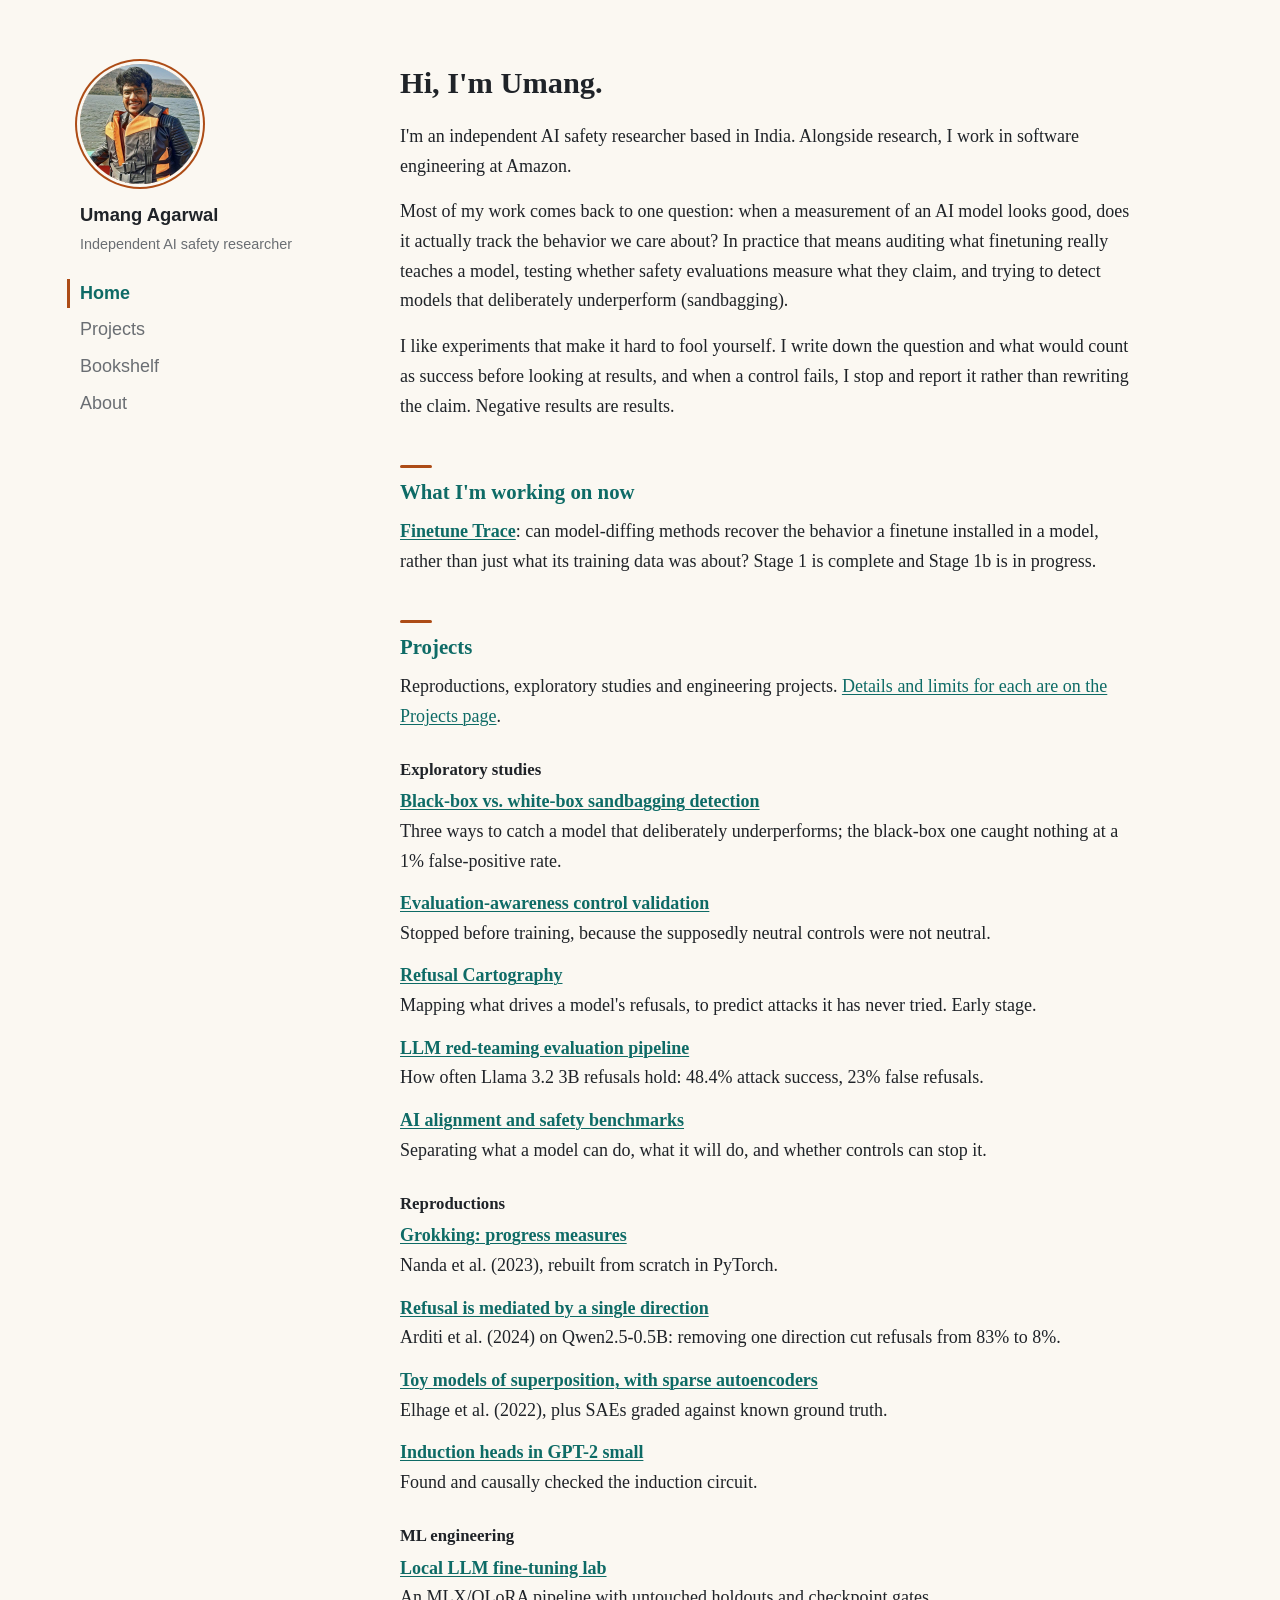
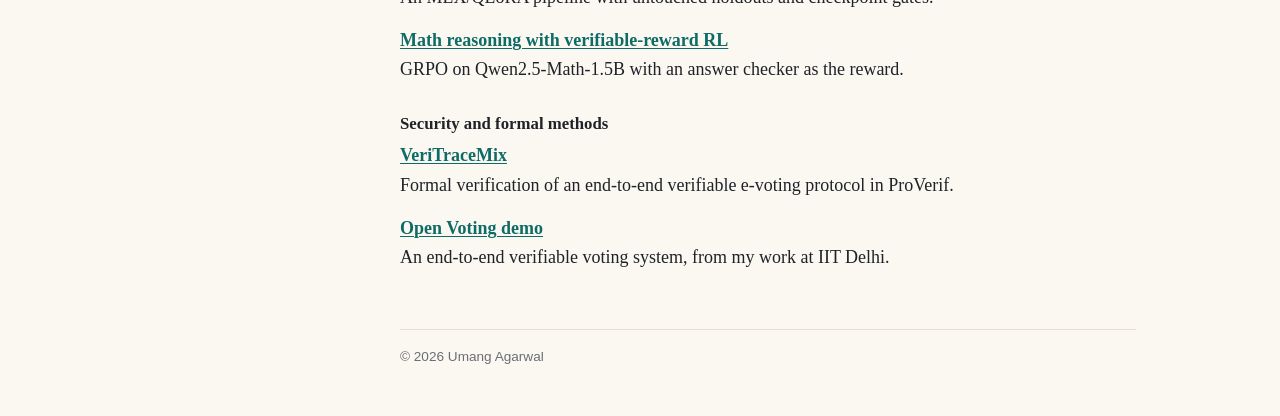
==== commit b6922d81: "Redesign site: simple two-column layout, projects, bookshelf, about - Replace the startup-style home" ====
--- a/index.html
+++ b/index.html
@@ -3,190 +3,103 @@
   <head>
     <meta charset="utf-8">
     <meta name="viewport" content="width=device-width, initial-scale=1">
-    <meta name="description" content="Umang Agarwal is an independent AI safety researcher and software engineer working on behavioral auditing, model evaluations, and mechanistic interpretability.">
-    <meta name="theme-color" content="#f3efe5">
-    <title>Umang Agarwal — AI Safety Researcher</title>
+    <meta name="description" content="Umang Agarwal is an independent AI safety researcher working on behavioral auditing, model evaluations, and sandbagging detection.">
+    <title>Umang Agarwal</title>
     <link rel="stylesheet" href="assets/styles.css">
-    <script src="assets/site.js" defer></script>
   </head>
   <body>
     <a class="skip-link" href="#main">Skip to content</a>
+    <div class="layout">
+      <aside class="sidebar">
+        <a href="index.html"><img class="avatar" src="assets/umang.jpg" alt="Photo of Umang Agarwal" width="120" height="120"></a>
+        <a class="name" href="index.html">Umang Agarwal</a>
+        <p class="role">Independent AI safety researcher</p>
+        <nav aria-label="Main">
+          <a href="index.html" aria-current="page">Home</a>
+          <a href="projects.html">Projects</a>
+          <a href="bookshelf.html">Bookshelf</a>
+          <a href="about.html">About</a>
+        </nav>
+      </aside>
+      <div class="content">
+      <main id="main">
+        <h1>Hi, I'm Umang.</h1>
 
-    <header class="site-header">
-      <div class="shell nav-shell">
-        <a class="wordmark" href="index.html" aria-label="Umang Agarwal, home">
-          <span class="wordmark-mark" aria-hidden="true">UA</span>
-          <span>Umang Agarwal</span>
-        </a>
-        <button class="nav-toggle" type="button" aria-expanded="false" aria-controls="site-nav">
-          <span class="sr-only">Toggle navigation</span>
-          <span aria-hidden="true"></span>
-          <span aria-hidden="true"></span>
-        </button>
-        <nav id="site-nav" class="site-nav" aria-label="Primary navigation">
-          <a class="active" href="index.html">Home</a>
-          <a href="research.html">Research</a>
-          <a href="about.html">About</a>
-          <a class="nav-contact" href="mailto:omung.agarwal@gmail.com">Contact</a>
-        </nav>
+        <p>
+          I'm an independent AI safety researcher based in India. Alongside research, I work in software
+          engineering at Amazon.
+        </p>
+        <p>
+          Most of my work comes back to one question: when a measurement of an AI model looks good, does it
+          actually track the behavior we care about? In practice that means auditing what finetuning really
+          teaches a model, testing whether safety evaluations measure what they claim, and trying to detect
+          models that deliberately underperform (sandbagging).
+        </p>
+        <p>
+          I like experiments that make it hard to fool yourself. I write down the question and what would count
+          as success before looking at results, and when a control fails, I stop and report it rather than
+          rewriting the claim. Negative results are results.
+        </p>
+
+        <h2>What I'm working on now</h2>
+        <p>
+          <a href="projects/finetune-trace.html"><strong>Finetune Trace</strong></a>: can model-diffing methods
+          recover the behavior a finetune installed in a model, rather than just what its training data was
+          about? Stage 1 is complete and Stage 1b is in progress.
+        </p>
+
+        <h2>Projects</h2>
+        <p>
+          Reproductions, exploratory studies and engineering projects.
+          <a href="projects.html">Details and limits for each are on the Projects page</a>.
+        </p>
+
+        <h3>Exploratory studies</h3>
+        <ul class="work compact">
+          <li><a class="title" href="projects.html#sandbagging">Black-box vs. white-box sandbagging detection</a><br>
+            Three ways to catch a model that deliberately underperforms; the black-box one caught nothing at a 1% false-positive rate.</li>
+          <li><a class="title" href="projects.html#eval-awareness">Evaluation-awareness control validation</a><br>
+            Stopped before training, because the supposedly neutral controls were not neutral.</li>
+          <li><a class="title" href="projects.html#refusal-cartography">Refusal Cartography</a><br>
+            Mapping what drives a model's refusals, to predict attacks it has never tried. Early stage.</li>
+          <li><a class="title" href="projects.html#redteam-pipeline">LLM red-teaming evaluation pipeline</a><br>
+            How often Llama 3.2 3B refusals hold: 48.4% attack success, 23% false refusals.</li>
+          <li><a class="title" href="projects.html#safety-benchmarks">AI alignment and safety benchmarks</a><br>
+            Separating what a model can do, what it will do, and whether controls can stop it.</li>
+        </ul>
+
+        <h3>Reproductions</h3>
+        <ul class="work compact">
+          <li><a class="title" href="projects.html#grokking">Grokking: progress measures</a><br>
+            Nanda et al. (2023), rebuilt from scratch in PyTorch.</li>
+          <li><a class="title" href="projects.html#refusal-direction">Refusal is mediated by a single direction</a><br>
+            Arditi et al. (2024) on Qwen2.5-0.5B: removing one direction cut refusals from 83% to 8%.</li>
+          <li><a class="title" href="projects.html#superposition">Toy models of superposition, with sparse autoencoders</a><br>
+            Elhage et al. (2022), plus SAEs graded against known ground truth.</li>
+          <li><a class="title" href="projects.html#induction-heads">Induction heads in GPT-2 small</a><br>
+            Found and causally checked the induction circuit.</li>
+        </ul>
+
+        <h3>ML engineering</h3>
+        <ul class="work compact">
+          <li><a class="title" href="projects.html#finetuning-lab">Local LLM fine-tuning lab</a><br>
+            An MLX/QLoRA pipeline with untouched holdouts and checkpoint gates.</li>
+          <li><a class="title" href="projects.html#math-rl">Math reasoning with verifiable-reward RL</a><br>
+            GRPO on Qwen2.5-Math-1.5B with an answer checker as the reward.</li>
+        </ul>
+
+        <h3>Security and formal methods</h3>
+        <ul class="work compact">
+          <li><a class="title" href="projects.html#veritracemix">VeriTraceMix</a><br>
+            Formal verification of an end-to-end verifiable e-voting protocol in ProVerif.</li>
+          <li><a class="title" href="projects.html#open-voting">Open Voting demo</a><br>
+            An end-to-end verifiable voting system, from my work at IIT Delhi.</li>
+        </ul>
+      </main>
+
+      <footer class="site-footer">© 2026 Umang Agarwal</footer>
       </div>
-    </header>
-
-    <main id="main">
-      <section class="hero shell">
-        <div class="hero-copy" data-reveal>
-          <p class="eyebrow">Independent AI safety researcher · Software engineer</p>
-          <h1>I study what models <em>learn</em>, what evaluations <em>measure</em>, and where the two come apart.</h1>
-          <p class="hero-intro">
-            My work combines behavioral auditing, causal activation interventions, and careful experimental design.
-            I am especially interested in hidden finetuning behavior, sandbagging, and the reliability of model-based evaluations.
-          </p>
-          <div class="button-row">
-            <a class="button button-primary" href="research.html">Explore my research</a>
-            <a class="button button-quiet" href="about.html">More about me <span aria-hidden="true">→</span></a>
-          </div>
-        </div>
-
-        <aside class="hero-note" data-reveal>
-          <p class="note-label">Current question</p>
-          <p class="note-question">Can an auditor recover a finetuned model’s conditional policy—not merely recognize its training topic?</p>
-          <a href="projects/finetune-trace.html">Read the flagship study <span aria-hidden="true">↗</span></a>
-        </aside>
-      </section>
-
-      <section class="signal-strip" aria-label="Selected research figures">
-        <div class="shell signal-grid">
-          <div>
-            <strong>8</strong>
-            <span>controlled Qwen LoRA variants</span>
-          </div>
-          <div>
-            <strong>720</strong>
-            <span>hidden endpoint responses</span>
-          </div>
-          <div>
-            <strong>520</strong>
-            <span>blinded semantic contexts</span>
-          </div>
-          <div>
-            <strong>63</strong>
-            <span>tests in the Inspect evaluation harness</span>
-          </div>
-        </div>
-      </section>
-
-      <section class="section shell">
-        <div class="section-heading" data-reveal>
-          <div>
-            <p class="eyebrow">Selected work</p>
-            <h2>Research built to survive contact with its own controls.</h2>
-          </div>
-          <a class="text-link" href="research.html">View all projects <span aria-hidden="true">→</span></a>
-        </div>
-
-        <div class="featured-grid">
-          <article class="project-card project-card-large" data-reveal>
-            <div class="card-topline">
-              <span class="status status-active">Active research</span>
-              <span>Model diffing · Interpretability</span>
-            </div>
-            <h3><a href="projects/finetune-trace.html">Finetune Trace: Behavior or Topic?</a></h3>
-            <p>
-              Tests whether model-diffing methods recover the behavior installed by a finetune, rather than merely
-              exposing the data or topic associated with it.
-            </p>
-            <div class="result-callout">
-              <span class="result-number">69/70 → 3/70</span>
-              <span>confirmations after a cross-topic, cross-seed causal intervention</span>
-            </div>
-            <a class="card-link" href="projects/finetune-trace.html">Study, results, and limitations <span aria-hidden="true">→</span></a>
-          </article>
-
-          <article class="project-card" data-reveal>
-            <div class="card-topline">
-              <span class="status status-complete">Pilot complete</span>
-              <span>Evaluation design</span>
-            </div>
-            <h3><a href="research.html#safety-research-bench">Safety Research Bench</a></h3>
-            <p>
-              A matched-pair benchmark for whether models can distinguish well-supported AI-safety research claims
-              from methodologically flawed ones.
-            </p>
-            <p class="card-footnote">Includes deterministic scoring, private answer keys, and a blinded free-form review workflow.</p>
-          </article>
-
-          <article class="project-card card-ink" data-reveal>
-            <div class="card-topline">
-              <span class="status status-active">Exploratory pilot</span>
-              <span>Sandbagging</span>
-            </div>
-            <h3><a href="research.html#sandbagging">Black-box vs. white-box detection</a></h3>
-            <p>
-              Compared behavioral inconsistency, weight noise, and activation probes across an access ladder for
-              detecting strategically suppressed capability.
-            </p>
-            <p class="card-footnote">The strongest apparent probe result was prompt-confounded; low-FPR validation remains open.</p>
-          </article>
-        </div>
-      </section>
-
-      <section class="section section-tinted">
-        <div class="shell method-layout">
-          <div class="method-intro" data-reveal>
-            <p class="eyebrow">How I work</p>
-            <h2>Negative results are results.</h2>
-            <p>
-              A clean stop can be more informative than a polished but unstable claim. My projects use frozen
-              protocols, explicit gates, matched controls, and post-hoc labels that stay visibly post-hoc.
-            </p>
-          </div>
-          <ol class="method-list">
-            <li data-reveal>
-              <span>01</span>
-              <div>
-                <h3>Freeze the question</h3>
-                <p>Define the estimand, intervention, success threshold, and failure interpretation before opening the result.</p>
-              </div>
-            </li>
-            <li data-reveal>
-              <span>02</span>
-              <div>
-                <h3>Audit the instrument</h3>
-                <p>Verify decoder parity, model behavior gates, data boundaries, and controls before trusting a headline metric.</p>
-              </div>
-            </li>
-            <li data-reveal>
-              <span>03</span>
-              <div>
-                <h3>Report the boundary</h3>
-                <p>Separate what the experiment supports from what it merely suggests—and preserve failed branches as evidence.</p>
-              </div>
-            </li>
-          </ol>
-        </div>
-      </section>
-
-      <section class="section shell">
-        <div class="contact-panel" data-reveal>
-          <div>
-            <p class="eyebrow">Get in touch</p>
-            <h2>Interested in careful empirical work on model behavior?</h2>
-          </div>
-          <a class="button button-light" href="mailto:omung.agarwal@gmail.com">omung.agarwal@gmail.com</a>
-        </div>
-      </section>
-    </main>
-
-    <footer class="site-footer">
-      <div class="shell footer-grid">
-        <p>© 2026 Umang Agarwal</p>
-        <p>Research, engineering, and honest uncertainty.</p>
-        <div>
-          <a href="mailto:omung.agarwal@gmail.com">Email</a>
-          <a href="https://www.linkedin.com/in/omung-agarwal">LinkedIn</a>
-        </div>
-      </div>
-    </footer>
+    </div>
     <!-- Cloudflare Web Analytics --><script type='module' src='https://static.cloudflareinsights.com/beacon.min.js' data-cf-beacon='{"token": "8a3defc5d1704431888c645bde742cbd"}'></script><!-- End Cloudflare Web Analytics -->
   </body>
 </html>
--- a/assets/styles.css
+++ b/assets/styles.css
@@ -1,1540 +1,172 @@
-@import url("https://fonts.googleapis.com/css2?family=DM+Sans:wght@400;500;600&family=Manrope:wght@400;500;600;700&family=Newsreader:ital,opsz,wght@1,6..72,500&display=swap");
+/* Plain, single-column personal site. No web fonts, no JavaScript. */
 
 :root {
-  --paper: #f3efe5;
-  --paper-deep: #e7e0d2;
-  --paper-light: #faf8f2;
-  --ink: #17201c;
-  --ink-soft: #59625d;
-  --forest: #1e493d;
-  --forest-deep: #14352d;
-  --rust: #bd5737;
-  --line: rgba(23, 32, 28, 0.16);
-  --white-line: rgba(255, 255, 255, 0.2);
-  --shadow: 0 24px 65px rgba(27, 39, 33, 0.09);
-  --sans: "Manrope", "Helvetica Neue", Arial, sans-serif;
-  --body: "DM Sans", "Helvetica Neue", Arial, sans-serif;
-  --serif: "Newsreader", Georgia, serif;
-  --shell: min(1180px, calc(100vw - 48px));
+  --text: #1f2328;
+  --muted: #6a6e73;
+  --bg: #fbf8f2;
+  --rule: #e6dfd2;
+  --link: #0e6b66;      /* deep teal, from the water in the photo */
+  --accent: #ad4c16;    /* warm orange, from the life jacket */
+  --accent-soft: #f6e3d3;
+  --serif: Charter, "Bitstream Charter", "Sitka Text", Cambria, Georgia, serif;
+  --sans: -apple-system, BlinkMacSystemFont, "Segoe UI", Roboto, "Helvetica Neue", Arial, sans-serif;
 }
 
-* {
-  box-sizing: border-box;
+@media (prefers-color-scheme: dark) {
+  :root {
+    --text: #e6e8e5;
+    --muted: #9aa09b;
+    --bg: #121614;
+    --rule: #2a302d;
+    --link: #5ec4ba;
+    --accent: #f0935c;
+    --accent-soft: #3a2a1f;
+  }
 }
 
-html {
-  scroll-behavior: smooth;
-}
+* { box-sizing: border-box; }
+
+html { -webkit-text-size-adjust: 100%; }
 
 body {
   margin: 0;
-  background: var(--paper);
-  color: var(--ink);
-  font-family: var(--body);
-  font-size: 16px;
-  line-height: 1.65;
-  text-rendering: optimizeLegibility;
+  background: var(--bg);
+  color: var(--text);
+  font: 18px/1.65 var(--serif);
 }
 
-body::before {
-  position: fixed;
-  inset: 0;
-  z-index: -1;
-  background-image: radial-gradient(rgba(29, 57, 47, 0.05) 0.7px, transparent 0.7px);
-  background-size: 8px 8px;
-  content: "";
-  pointer-events: none;
+.page {
+  max-width: 40rem;
+  margin: 0 auto;
+  padding: 2.5rem 1.25rem 3rem;
 }
 
-a {
-  color: inherit;
-  text-decoration-thickness: 1px;
-  text-underline-offset: 4px;
+.skip-link { position: absolute; left: -999px; }
+.skip-link:focus { left: 1rem; top: 1rem; background: var(--bg); padding: 0.5rem; }
+
+/* Header */
+.site-header {
+  display: flex;
+  flex-wrap: wrap;
+  justify-content: space-between;
+  align-items: baseline;
+  gap: 0.5rem 1.5rem;
+  margin-bottom: 3rem;
+  font-family: var(--sans);
+  font-size: 0.95rem;
+}
+.site-header .name { color: var(--text); font-weight: 600; text-decoration: none; }
+.site-header nav { display: flex; flex-wrap: wrap; gap: 0.25rem 1.1rem; }
+.site-header nav a { color: var(--muted); text-decoration: none; }
+.site-header nav a:hover,
+.site-header nav a[aria-current="page"] { color: var(--text); }
+
+/* Text */
+h1 { font-size: 1.9rem; line-height: 1.25; font-weight: 600; margin: 0 0 1.25rem; }
+h2 { font-size: 1.3rem; line-height: 1.3; font-weight: 600; margin: 2.75rem 0 0.75rem; color: var(--link); }
+main > h2::before { content: ""; display: block; width: 2rem; height: 3px; margin-bottom: 0.6rem; background: var(--accent); border-radius: 2px; }
+h3 { font-size: 1.05rem; line-height: 1.35; font-weight: 600; margin: 1.75rem 0 0.35rem; }
+p, ul, ol, dl, table, figure { margin: 0 0 1rem; }
+ul, ol { padding-left: 1.25rem; }
+li { margin-bottom: 0.35rem; }
+
+a { color: var(--link); text-decoration-thickness: 1px; text-underline-offset: 2px; }
+a:hover { color: var(--accent); text-decoration-thickness: 2px; }
+::selection { background: var(--accent-soft); }
+
+.meta { font-family: var(--sans); font-size: 0.85rem; color: var(--muted); }
+.note { color: var(--muted); font-style: italic; }
+.links { font-family: var(--sans); font-size: 0.88rem; }
+.links a { margin-right: 0.9rem; }
+
+/* Two-column layout: sidebar with photo and menu, content beside it */
+.layout {
+  display: grid;
+  grid-template-columns: 15rem minmax(0, 46rem);
+  gap: 5rem;
+  max-width: 76rem;
+  margin: 0 auto;
+  padding: 4rem 3rem 3rem;
+}
+.sidebar { position: sticky; top: 4rem; align-self: start; font-family: var(--sans); }
+.sidebar .name { display: block; color: var(--text); font-size: 1.15rem; font-weight: 600; text-decoration: none; }
+.sidebar .role { color: var(--muted); font-size: 0.9rem; margin: 0.25rem 0 1.5rem; line-height: 1.4; }
+.sidebar nav { display: flex; flex-direction: column; gap: 0.45rem; }
+.sidebar nav a { color: var(--muted); text-decoration: none; }
+.sidebar nav a:hover, .sidebar nav a[aria-current="page"] { color: var(--text); }
+.sidebar nav a[aria-current="page"] { font-weight: 600; color: var(--link); border-left: 3px solid var(--accent); padding-left: 0.6rem; margin-left: calc(-0.6rem - 3px); }
+.content { min-width: 0; }
+
+/* Photo */
+.avatar { display: block; width: 120px; height: 120px; border-radius: 50%; object-fit: cover; margin-bottom: 1rem;
+  box-shadow: 0 0 0 3px var(--bg), 0 0 0 5px var(--accent); }
+
+/* Bookshelf */
+.shelf { list-style: none; padding: 0; }
+.shelf li { margin-bottom: 0.45rem; }
+.shelf .author { color: var(--muted); }
+.great { font-weight: 700; }
+.good { font-style: italic; }
+
+/* Project list on the homepage */
+.work { list-style: none; padding: 0; }
+.work li { margin-bottom: 1.35rem; }
+.work .title { font-weight: 600; }
+.work.compact li { margin-bottom: 0.8rem; }
+
+/* Detailed project entries */
+.project { padding-top: 0.25rem; }
+.project + .project { border-top: 1px solid var(--rule); margin-top: 2.5rem; }
+.project h3 { font-size: 1.12rem; margin-top: 1.5rem; }
+
+/* Background timeline */
+.timeline { display: grid; grid-template-columns: 8.5rem 1fr; gap: 0.6rem 1rem; }
+.timeline dt { font-family: var(--sans); font-size: 0.88rem; color: var(--muted); padding-top: 0.2rem; }
+.timeline dd { margin: 0; }
+
+/* Facts, tables, figures */
+.facts { display: grid; grid-template-columns: 10rem 1fr; gap: 0.35rem 1rem; font-size: 0.95rem; }
+.facts dt { font-family: var(--sans); font-size: 0.85rem; color: var(--muted); padding-top: 0.15rem; }
+.facts dd { margin: 0; }
+
+table { border-collapse: collapse; font-family: var(--sans); font-size: 0.9rem; }
+th, td { text-align: left; padding: 0.35rem 1.25rem 0.35rem 0; border-bottom: 1px solid var(--rule); }
+th { font-weight: 600; }
+
+figure img { display: block; max-width: 100%; height: auto; background: #fff; border-radius: 4px; }
+figcaption { font-family: var(--sans); font-size: 0.85rem; color: var(--muted); margin-top: 0.5rem; }
+
+/* Footer */
+.site-footer {
+  margin-top: 3.5rem;
+  padding-top: 1rem;
+  border-top: 1px solid var(--rule);
+  font-family: var(--sans);
+  font-size: 0.85rem;
+  color: var(--muted);
 }
 
-img {
-  display: block;
-  max-width: 100%;
+@media (max-width: 52rem) {
+  .layout { grid-template-columns: 1fr; gap: 2rem; padding: 1.75rem 1.25rem 2.5rem; }
+  .sidebar {
+    position: static;
+    display: grid;
+    grid-template-columns: auto 1fr;
+    column-gap: 1rem;
+    align-items: center;
+    padding-bottom: 1.25rem;
+    border-bottom: 1px solid var(--rule);
+  }
+  .sidebar > a:first-child { grid-row: 1 / span 3; }
+  .avatar { width: 72px; height: 72px; margin: 0; }
+  .sidebar .role { margin: 0.1rem 0 0.4rem; }
+  .sidebar nav { flex-direction: row; flex-wrap: wrap; gap: 0.2rem 1rem; }
+  .sidebar nav a[aria-current="page"] { border-left: 0; padding-left: 0; margin-left: 0; box-shadow: inset 0 -2px 0 var(--accent); }
 }
 
-button,
-a {
-  -webkit-tap-highlight-color: transparent;
+@media (max-width: 34rem) {
+  body { font-size: 17px; }
+  h1 { font-size: 1.6rem; }
+  .timeline, .facts { grid-template-columns: 1fr; gap: 0.1rem; }
+  .timeline dd, .facts dd { margin-bottom: 0.75rem; }
 }
-
-:focus-visible {
-  outline: 3px solid var(--rust);
-  outline-offset: 4px;
-}
-
-.shell {
-  width: var(--shell);
-  margin-inline: auto;
-}
-
-.narrow-shell {
-  max-width: 790px;
-}
-
-.sr-only {
-  position: absolute;
-  overflow: hidden;
-  width: 1px;
-  height: 1px;
-  padding: 0;
-  margin: -1px;
-  clip: rect(0, 0, 0, 0);
-  white-space: nowrap;
-  border: 0;
-}
-
-.skip-link {
-  position: fixed;
-  top: 12px;
-  left: 12px;
-  z-index: 100;
-  padding: 10px 16px;
-  background: var(--ink);
-  color: white;
-  transform: translateY(-150%);
-}
-
-.skip-link:focus {
-  transform: translateY(0);
-}
-
-.site-header {
-  position: sticky;
-  top: 0;
-  z-index: 20;
-  border-bottom: 1px solid transparent;
-  background: rgba(243, 239, 229, 0.88);
-  backdrop-filter: blur(18px);
-  transition: border-color 180ms ease, box-shadow 180ms ease;
-}
-
-.site-header.scrolled {
-  border-color: var(--line);
-  box-shadow: 0 8px 30px rgba(23, 32, 28, 0.05);
-}
-
-.nav-shell {
-  display: flex;
-  min-height: 78px;
-  align-items: center;
-  justify-content: space-between;
-}
-
-.wordmark {
-  display: inline-flex;
-  align-items: center;
-  gap: 12px;
-  font-family: var(--sans);
-  font-size: 0.94rem;
-  font-weight: 700;
-  letter-spacing: -0.02em;
-  text-decoration: none;
-}
-
-.wordmark-mark {
-  display: grid;
-  width: 36px;
-  height: 36px;
-  place-items: center;
-  border-radius: 50%;
-  background: var(--forest);
-  color: white;
-  font-size: 0.7rem;
-  letter-spacing: 0.05em;
-}
-
-.site-nav {
-  display: flex;
-  align-items: center;
-  gap: 32px;
-  font-family: var(--sans);
-  font-size: 0.84rem;
-  font-weight: 600;
-}
-
-.site-nav a {
-  position: relative;
-  text-decoration: none;
-}
-
-.site-nav a:not(.nav-contact)::after {
-  position: absolute;
-  right: 0;
-  bottom: -5px;
-  left: 0;
-  height: 1px;
-  background: var(--forest);
-  content: "";
-  transform: scaleX(0);
-  transform-origin: right;
-  transition: transform 180ms ease;
-}
-
-.site-nav a:hover::after,
-.site-nav a.active::after {
-  transform: scaleX(1);
-  transform-origin: left;
-}
-
-.nav-contact {
-  padding: 9px 16px;
-  border: 1px solid var(--ink);
-  border-radius: 99px;
-  transition: background 180ms ease, color 180ms ease;
-}
-
-.nav-contact:hover {
-  background: var(--ink);
-  color: white;
-}
-
-.nav-toggle {
-  display: none;
-  width: 42px;
-  height: 42px;
-  padding: 10px;
-  border: 0;
-  background: transparent;
-}
-
-.nav-toggle span:not(.sr-only) {
-  display: block;
-  width: 22px;
-  height: 1px;
-  margin: 6px auto;
-  background: var(--ink);
-  transition: transform 180ms ease;
-}
-
-.hero {
-  display: grid;
-  min-height: 660px;
-  padding-block: 105px 100px;
-  align-items: end;
-  grid-template-columns: minmax(0, 1fr) 325px;
-  gap: 85px;
-}
-
-.hero-copy {
-  max-width: 820px;
-}
-
-.eyebrow {
-  margin: 0 0 19px;
-  color: var(--rust);
-  font-family: var(--sans);
-  font-size: 0.71rem;
-  font-weight: 700;
-  letter-spacing: 0.15em;
-  line-height: 1.3;
-  text-transform: uppercase;
-}
-
-h1,
-h2,
-h3 {
-  margin-top: 0;
-  font-family: var(--sans);
-  line-height: 1.08;
-}
-
-h1 {
-  margin-bottom: 30px;
-  font-size: clamp(3.2rem, 6.5vw, 6.65rem);
-  font-weight: 500;
-  letter-spacing: -0.065em;
-}
-
-h1 em,
-h2 em {
-  font-family: var(--serif);
-  font-weight: 500;
-  letter-spacing: -0.025em;
-}
-
-h2 {
-  margin-bottom: 22px;
-  font-size: clamp(2.1rem, 4vw, 4.2rem);
-  font-weight: 500;
-  letter-spacing: -0.055em;
-}
-
-h3 {
-  margin-bottom: 13px;
-  font-size: 1.28rem;
-  letter-spacing: -0.035em;
-}
-
-.hero-intro {
-  max-width: 760px;
-  margin: 0;
-  color: var(--ink-soft);
-  font-size: clamp(1.06rem, 1.7vw, 1.28rem);
-  line-height: 1.62;
-}
-
-.button-row {
-  display: flex;
-  margin-top: 39px;
-  align-items: center;
-  gap: 15px;
-  flex-wrap: wrap;
-}
-
-.button {
-  display: inline-flex;
-  min-height: 48px;
-  padding: 12px 20px;
-  align-items: center;
-  justify-content: center;
-  gap: 9px;
-  border: 1px solid transparent;
-  border-radius: 2px;
-  font-family: var(--sans);
-  font-size: 0.84rem;
-  font-weight: 700;
-  text-decoration: none;
-  transition: transform 180ms ease, background 180ms ease, color 180ms ease;
-}
-
-.button:hover {
-  transform: translateY(-2px);
-}
-
-.button-primary {
-  background: var(--forest);
-  color: white;
-}
-
-.button-primary:hover {
-  background: var(--forest-deep);
-}
-
-.button-quiet {
-  color: var(--ink);
-}
-
-.button-light {
-  background: var(--paper-light);
-  color: var(--ink);
-}
-
-.button-outline-light {
-  border-color: rgba(255, 255, 255, 0.65);
-  color: white;
-}
-
-.hero-note {
-  padding: 24px 0 4px 25px;
-  border-left: 1px solid var(--ink);
-}
-
-.note-label,
-.aside-label {
-  margin: 0 0 16px;
-  color: var(--ink-soft);
-  font-family: var(--sans);
-  font-size: 0.68rem;
-  font-weight: 700;
-  letter-spacing: 0.14em;
-  text-transform: uppercase;
-}
-
-.note-question {
-  margin: 0 0 22px;
-  font-family: var(--sans);
-  font-size: 1.2rem;
-  font-weight: 600;
-  line-height: 1.4;
-}
-
-.hero-note a,
-.text-link,
-.card-link {
-  color: var(--forest);
-  font-family: var(--sans);
-  font-size: 0.79rem;
-  font-weight: 700;
-  text-decoration: none;
-}
-
-.hero-note a:hover,
-.text-link:hover,
-.card-link:hover {
-  text-decoration: underline;
-}
-
-.signal-strip {
-  border-block: 1px solid var(--line);
-  background: rgba(250, 248, 242, 0.5);
-}
-
-.signal-grid {
-  display: grid;
-  grid-template-columns: repeat(4, 1fr);
-}
-
-.signal-grid div {
-  display: flex;
-  min-height: 132px;
-  padding: 25px;
-  align-items: center;
-  gap: 15px;
-  border-left: 1px solid var(--line);
-}
-
-.signal-grid div:last-child {
-  border-right: 1px solid var(--line);
-}
-
-.signal-grid strong {
-  font-family: var(--sans);
-  font-size: 1.75rem;
-  letter-spacing: -0.06em;
-}
-
-.signal-grid span {
-  max-width: 125px;
-  color: var(--ink-soft);
-  font-size: 0.76rem;
-  line-height: 1.38;
-}
-
-.section {
-  padding-block: 120px;
-}
-
-.section-tinted {
-  background: var(--paper-deep);
-}
-
-.section-heading {
-  display: flex;
-  margin-bottom: 55px;
-  align-items: end;
-  justify-content: space-between;
-  gap: 30px;
-}
-
-.section-heading > div {
-  max-width: 780px;
-}
-
-.section-heading h2 {
-  margin-bottom: 0;
-}
-
-.featured-grid {
-  display: grid;
-  grid-template-columns: repeat(2, minmax(0, 1fr));
-  gap: 18px;
-}
-
-.project-card {
-  display: flex;
-  min-height: 380px;
-  padding: 35px;
-  flex-direction: column;
-  border: 1px solid var(--line);
-  background: rgba(250, 248, 242, 0.62);
-  box-shadow: 0 0 0 rgba(0, 0, 0, 0);
-  transition: transform 220ms ease, box-shadow 220ms ease, background 220ms ease;
-}
-
-.project-card:hover {
-  background: var(--paper-light);
-  box-shadow: var(--shadow);
-  transform: translateY(-5px);
-}
-
-.project-card-large {
-  min-height: 500px;
-  grid-row: span 2;
-}
-
-.card-ink {
-  background: var(--ink);
-  color: white;
-}
-
-.card-ink:hover {
-  background: var(--forest-deep);
-}
-
-.card-ink .card-topline,
-.card-ink .card-footnote {
-  color: rgba(255, 255, 255, 0.68);
-}
-
-.card-ink .status {
-  border-color: rgba(255, 255, 255, 0.35);
-}
-
-.project-card h3 {
-  max-width: 560px;
-  margin: 40px 0 18px;
-  font-size: clamp(1.6rem, 3vw, 2.75rem);
-  font-weight: 500;
-}
-
-.project-card h3 a {
-  text-decoration: none;
-}
-
-.project-card > p {
-  max-width: 580px;
-  margin-top: 0;
-  color: inherit;
-}
-
-.card-topline {
-  display: flex;
-  align-items: center;
-  justify-content: space-between;
-  gap: 15px;
-  color: var(--ink-soft);
-  font-family: var(--sans);
-  font-size: 0.67rem;
-  font-weight: 600;
-  letter-spacing: 0.03em;
-}
-
-.status {
-  display: inline-flex;
-  padding: 5px 10px;
-  align-items: center;
-  border: 1px solid currentColor;
-  border-radius: 99px;
-  font-family: var(--sans);
-  font-size: 0.62rem;
-  font-weight: 700;
-  letter-spacing: 0.07em;
-  line-height: 1;
-  text-transform: uppercase;
-}
-
-.status-active {
-  color: var(--rust);
-}
-
-.status-complete {
-  color: var(--forest);
-}
-
-.status-stopped {
-  color: #7a4d43;
-}
-
-.card-ink .status-complete {
-  color: #d9e9c9;
-}
-
-.result-callout {
-  display: flex;
-  max-width: 570px;
-  margin-top: auto;
-  padding-top: 40px;
-  align-items: center;
-  gap: 20px;
-  border-top: 1px solid var(--line);
-}
-
-.result-number {
-  flex: 0 0 auto;
-  font-family: var(--sans);
-  font-size: clamp(1.65rem, 3vw, 2.6rem);
-  font-weight: 600;
-  letter-spacing: -0.06em;
-}
-
-.result-callout span:last-child {
-  max-width: 190px;
-  color: var(--ink-soft);
-  font-size: 0.74rem;
-  line-height: 1.4;
-}
-
-.card-link {
-  margin-top: 28px;
-}
-
-.card-footnote {
-  margin-top: auto !important;
-  padding-top: 25px;
-  border-top: 1px solid var(--line);
-  color: var(--ink-soft) !important;
-  font-size: 0.82rem;
-}
-
-.method-layout {
-  display: grid;
-  grid-template-columns: 0.78fr 1.22fr;
-  gap: 100px;
-}
-
-.method-intro p:last-child {
-  max-width: 440px;
-  color: var(--ink-soft);
-}
-
-.method-list {
-  margin: 0;
-  padding: 0;
-  list-style: none;
-  counter-reset: method;
-}
-
-.method-list li {
-  display: grid;
-  padding: 32px 0;
-  border-top: 1px solid var(--line);
-  grid-template-columns: 55px 1fr;
-  gap: 22px;
-}
-
-.method-list li:last-child {
-  border-bottom: 1px solid var(--line);
-}
-
-.method-list li > span {
-  color: var(--rust);
-  font-family: var(--sans);
-  font-size: 0.72rem;
-  font-weight: 700;
-}
-
-.method-list h3 {
-  margin-bottom: 8px;
-  font-size: 1.2rem;
-}
-
-.method-list p {
-  max-width: 560px;
-  margin: 0;
-  color: var(--ink-soft);
-  font-size: 0.92rem;
-}
-
-.contact-panel {
-  display: flex;
-  min-height: 280px;
-  padding: 54px;
-  align-items: center;
-  justify-content: space-between;
-  gap: 35px;
-  background: var(--forest);
-  color: white;
-}
-
-.contact-panel > div:first-child {
-  max-width: 700px;
-}
-
-.contact-panel h2 {
-  margin: 0;
-  font-size: clamp(2rem, 4vw, 3.55rem);
-}
-
-.contact-panel .eyebrow {
-  color: #d7c9a8;
-}
-
-.contact-actions {
-  display: flex;
-  gap: 10px;
-  flex-wrap: wrap;
-}
-
-.site-footer {
-  padding-block: 36px;
-  border-top: 1px solid var(--line);
-  color: var(--ink-soft);
-  font-family: var(--sans);
-  font-size: 0.72rem;
-}
-
-.footer-grid {
-  display: grid;
-  align-items: center;
-  grid-template-columns: 1fr 1fr 1fr;
-  gap: 24px;
-}
-
-.footer-grid p {
-  margin: 0;
-}
-
-.footer-grid p:nth-child(2) {
-  text-align: center;
-}
-
-.footer-grid div {
-  display: flex;
-  justify-content: flex-end;
-  gap: 20px;
-}
-
-.page-header {
-  max-width: 1040px;
-  padding-top: 120px;
-  padding-bottom: 80px;
-}
-
-.page-header h1 {
-  max-width: 980px;
-  font-size: clamp(3.3rem, 7vw, 7rem);
-}
-
-.page-header > p:last-child {
-  max-width: 760px;
-  color: var(--ink-soft);
-  font-size: 1.16rem;
-}
-
-.research-list {
-  padding-top: 20px;
-}
-
-.research-row {
-  display: grid;
-  padding-block: 70px;
-  border-top: 1px solid var(--line);
-  grid-template-columns: 215px minmax(0, 1fr);
-  gap: 55px;
-  scroll-margin-top: 100px;
-}
-
-.research-row:last-child {
-  border-bottom: 1px solid var(--line);
-}
-
-.research-row-featured {
-  padding: 65px;
-  border: 0;
-  background: var(--forest);
-  color: white;
-}
-
-.research-meta {
-  display: flex;
-  align-items: flex-start;
-  flex-direction: column;
-  gap: 15px;
-  color: var(--ink-soft);
-  font-family: var(--sans);
-  font-size: 0.72rem;
-}
-
-.research-row-featured .research-meta,
-.research-row-featured .project-kicker,
-.research-row-featured .research-body > p {
-  color: rgba(255, 255, 255, 0.67);
-}
-
-.research-row-featured .status-active {
-  color: #f3b89e;
-}
-
-.research-body {
-  max-width: 780px;
-}
-
-.project-kicker {
-  margin: 0 0 12px;
-  color: var(--rust);
-  font-family: var(--sans);
-  font-size: 0.7rem;
-  font-weight: 700;
-  letter-spacing: 0.08em;
-  text-transform: uppercase;
-}
-
-.research-body h2 {
-  margin-bottom: 20px;
-  font-size: clamp(2rem, 4vw, 3.7rem);
-}
-
-.research-body h2 a {
-  text-decoration: none;
-}
-
-.research-body > p {
-  max-width: 750px;
-  color: var(--ink-soft);
-}
-
-.compact-facts {
-  display: grid;
-  margin: 32px 0;
-  padding: 0;
-  grid-template-columns: repeat(3, 1fr);
-  gap: 20px;
-  list-style: none;
-}
-
-.compact-facts li {
-  padding-top: 16px;
-  border-top: 1px solid currentColor;
-  font-size: 0.77rem;
-  line-height: 1.45;
-  opacity: 0.8;
-}
-
-.research-row-featured .text-link {
-  color: white;
-}
-
-.mini-results {
-  display: grid;
-  margin-top: 35px;
-  grid-template-columns: repeat(3, 1fr);
-  gap: 14px;
-}
-
-.mini-results div {
-  padding: 19px;
-  border: 1px solid var(--line);
-  background: rgba(250, 248, 242, 0.5);
-}
-
-.mini-results strong {
-  display: block;
-  margin-bottom: 7px;
-  font-family: var(--sans);
-  font-size: 1.32rem;
-  letter-spacing: -0.045em;
-}
-
-.mini-results span {
-  display: block;
-  color: var(--ink-soft);
-  font-size: 0.69rem;
-  line-height: 1.38;
-}
-
-.limitation {
-  margin-top: 30px;
-  padding: 18px 21px;
-  border-left: 2px solid var(--rust);
-  background: rgba(189, 87, 55, 0.06);
-  font-size: 0.86rem;
-}
-
-.inline-figure {
-  max-width: 650px;
-  margin: 42px 0 0;
-  padding: 18px;
-  background: white;
-}
-
-.inline-figure figcaption,
-.case-figure figcaption {
-  margin-top: 13px;
-  color: var(--ink-soft);
-  font-size: 0.7rem;
-  line-height: 1.45;
-}
-
-.about-header {
-  padding-bottom: 40px;
-}
-
-.about-header h1 {
-  max-width: 850px;
-}
-
-.about-grid {
-  display: grid;
-  padding-top: 45px;
-  grid-template-columns: minmax(0, 1.35fr) minmax(280px, 0.65fr);
-  gap: 100px;
-}
-
-.prose {
-  max-width: 740px;
-}
-
-.prose p {
-  color: var(--ink-soft);
-  font-size: 1.05rem;
-}
-
-.prose .lede,
-.lede {
-  color: var(--ink);
-  font-family: var(--sans);
-  font-size: clamp(1.35rem, 2.5vw, 1.85rem);
-  font-weight: 500;
-  letter-spacing: -0.03em;
-  line-height: 1.4;
-}
-
-.about-aside {
-  padding-left: 35px;
-  border-left: 1px solid var(--line);
-}
-
-.about-aside > div + div {
-  margin-top: 45px;
-  padding-top: 35px;
-  border-top: 1px solid var(--line);
-}
-
-.about-aside ul {
-  margin: 0;
-  padding-left: 18px;
-}
-
-.about-aside li,
-.about-aside p {
-  margin-bottom: 8px;
-  color: var(--ink-soft);
-  font-size: 0.86rem;
-}
-
-.timeline-layout {
-  display: grid;
-  grid-template-columns: 0.65fr 1.35fr;
-  gap: 100px;
-}
-
-.timeline article {
-  display: grid;
-  padding: 30px 0;
-  border-top: 1px solid var(--line);
-  grid-template-columns: 140px 1fr;
-  gap: 25px;
-}
-
-.timeline article:last-child {
-  border-bottom: 1px solid var(--line);
-}
-
-.timeline-year {
-  color: var(--rust);
-  font-family: var(--sans);
-  font-size: 0.7rem;
-  font-weight: 700;
-  text-transform: uppercase;
-}
-
-.timeline h3 {
-  margin-bottom: 8px;
-}
-
-.timeline p {
-  margin: 0;
-  color: var(--ink-soft);
-  font-size: 0.9rem;
-}
-
-.reading-progress {
-  position: fixed;
-  top: 0;
-  left: 0;
-  z-index: 50;
-  width: 0;
-  height: 3px;
-  background: var(--rust);
-}
-
-.project-hero {
-  padding-block: 105px 90px;
-  border-bottom: 1px solid var(--line);
-}
-
-.project-hero-grid {
-  display: grid;
-  align-items: end;
-  grid-template-columns: minmax(0, 1.35fr) minmax(280px, 0.65fr);
-  gap: 90px;
-}
-
-.back-link {
-  display: inline-block;
-  margin-bottom: 55px;
-  color: var(--ink-soft);
-  font-family: var(--sans);
-  font-size: 0.76rem;
-  font-weight: 600;
-  text-decoration: none;
-}
-
-.project-labels {
-  display: flex;
-  margin-bottom: 24px;
-  align-items: center;
-  gap: 16px;
-  color: var(--ink-soft);
-  font-family: var(--sans);
-  font-size: 0.7rem;
-}
-
-.project-hero h1 {
-  font-size: clamp(3.7rem, 7.5vw, 7.5rem);
-}
-
-.project-deck {
-  max-width: 750px;
-  margin: 0;
-  color: var(--ink-soft);
-  font-size: 1.22rem;
-}
-
-.project-facts {
-  margin: 0;
-}
-
-.project-facts div {
-  padding: 18px 0;
-  border-top: 1px solid var(--line);
-}
-
-.project-facts div:last-child {
-  border-bottom: 1px solid var(--line);
-}
-
-.project-facts dt {
-  margin-bottom: 5px;
-  color: var(--rust);
-  font-family: var(--sans);
-  font-size: 0.63rem;
-  font-weight: 700;
-  letter-spacing: 0.08em;
-  text-transform: uppercase;
-}
-
-.project-facts dd {
-  margin: 0;
-  font-size: 0.86rem;
-}
-
-.case-section {
-  padding-block: 110px;
-}
-
-.case-section p:not(.eyebrow, .lede) {
-  color: var(--ink-soft);
-}
-
-.case-band {
-  background: var(--forest);
-  color: white;
-}
-
-.case-band .eyebrow {
-  color: #d7c9a8;
-}
-
-.headline-result-grid {
-  display: grid;
-  grid-template-columns: repeat(3, 1fr);
-}
-
-.headline-result-grid > div {
-  padding: 45px 40px;
-  border: 1px solid var(--white-line);
-}
-
-.headline-result-grid > div + div {
-  border-left: 0;
-}
-
-.big-number {
-  display: block;
-  margin-bottom: 40px;
-  color: #f3b89e;
-  font-family: var(--sans);
-  font-size: clamp(3rem, 6vw, 5.5rem);
-  font-weight: 500;
-  letter-spacing: -0.07em;
-}
-
-.headline-result-grid h3 {
-  margin-bottom: 8px;
-}
-
-.headline-result-grid p {
-  margin: 0;
-  color: rgba(255, 255, 255, 0.65) !important;
-  font-size: 0.82rem;
-}
-
-.two-column-case {
-  display: grid;
-  align-items: center;
-  grid-template-columns: minmax(0, 0.95fr) minmax(360px, 1.05fr);
-  gap: 85px;
-}
-
-.two-column-case h2 {
-  font-size: clamp(2.2rem, 4.2vw, 4.1rem);
-}
-
-.result-table {
-  margin-top: 35px;
-  border-top: 1px solid var(--line);
-}
-
-.result-table-row {
-  display: grid;
-  padding: 14px 0;
-  border-bottom: 1px solid var(--line);
-  grid-template-columns: 0.65fr 1fr 1fr;
-  gap: 15px;
-  font-size: 0.79rem;
-}
-
-.result-table-head {
-  color: var(--ink-soft);
-  font-family: var(--sans);
-  font-size: 0.63rem;
-  font-weight: 700;
-  letter-spacing: 0.04em;
-  text-transform: uppercase;
-}
-
-.case-figure {
-  margin: 0;
-  padding: 20px;
-  background: white;
-  box-shadow: var(--shadow);
-}
-
-.caveat {
-  margin-top: 42px;
-  padding: 28px 30px;
-  border-left: 3px solid var(--rust);
-  background: var(--paper-deep);
-  color: var(--ink-soft);
-}
-
-.caveat strong {
-  display: block;
-  margin-bottom: 8px;
-  color: var(--ink);
-}
-
-.case-dark {
-  background: var(--ink);
-  color: white;
-}
-
-.case-dark .eyebrow {
-  color: #f3b89e;
-}
-
-.case-dark p {
-  color: rgba(255, 255, 255, 0.66) !important;
-}
-
-.next-stage-grid {
-  display: grid;
-  grid-template-columns: 1fr 1fr;
-  gap: 90px;
-}
-
-.next-stage-grid h2 {
-  margin: 0;
-}
-
-.boundary-grid {
-  display: grid;
-  margin-top: 45px;
-  grid-template-columns: 1fr 1fr;
-  gap: 18px;
-}
-
-.boundary-grid > div {
-  padding: 30px;
-  border: 1px solid var(--line);
-}
-
-.boundary-grid h3 {
-  color: var(--rust);
-}
-
-.boundary-grid ul {
-  margin: 0;
-  padding-left: 18px;
-  color: var(--ink-soft);
-}
-
-.boundary-grid li + li {
-  margin-top: 10px;
-}
-
-.project-next {
-  padding: 45px 0;
-  border-block: 1px solid var(--line);
-}
-
-.project-next > p {
-  margin: 0 0 10px;
-  color: var(--rust) !important;
-  font-family: var(--sans);
-  font-size: 0.68rem;
-  font-weight: 700;
-  letter-spacing: 0.1em;
-  text-transform: uppercase;
-}
-
-.project-next h2 {
-  margin-bottom: 10px;
-}
-
-.project-next h2 a {
-  text-decoration: none;
-}
-
-.project-next > span {
-  color: var(--ink-soft);
-}
-
-.js [data-reveal] {
-  opacity: 0;
-  transform: translateY(18px);
-  transition: opacity 650ms ease, transform 650ms ease;
-}
-
-.js [data-reveal].revealed {
-  opacity: 1;
-  transform: translateY(0);
-}
-
-@media (max-width: 900px) {
-  :root {
-    --shell: min(100% - 34px, 760px);
-  }
-
-  .hero {
-    min-height: auto;
-    padding-block: 85px;
-    grid-template-columns: 1fr;
-    gap: 55px;
-  }
-
-  .hero-note {
-    max-width: 430px;
-  }
-
-  .signal-grid {
-    grid-template-columns: repeat(2, 1fr);
-  }
-
-  .signal-grid div:nth-child(2) {
-    border-right: 1px solid var(--line);
-  }
-
-  .featured-grid,
-  .method-layout,
-  .about-grid,
-  .timeline-layout,
-  .project-hero-grid,
-  .two-column-case,
-  .next-stage-grid {
-    grid-template-columns: 1fr;
-    gap: 55px;
-  }
-
-  .project-card-large {
-    min-height: 480px;
-    grid-row: auto;
-  }
-
-  .research-row {
-    grid-template-columns: 150px minmax(0, 1fr);
-    gap: 30px;
-  }
-
-  .research-row-featured {
-    padding: 45px;
-  }
-
-  .compact-facts,
-  .mini-results {
-    grid-template-columns: 1fr;
-  }
-
-  .about-aside {
-    padding: 35px 0 0;
-    border-top: 1px solid var(--line);
-    border-left: 0;
-  }
-
-  .headline-result-grid {
-    grid-template-columns: 1fr;
-  }
-
-  .headline-result-grid > div + div {
-    border-top: 0;
-    border-left: 1px solid var(--white-line);
-  }
-
-  .boundary-grid {
-    grid-template-columns: 1fr;
-  }
-
-  .contact-panel {
-    align-items: flex-start;
-    flex-direction: column;
-  }
-}
-
-@media (max-width: 650px) {
-  :root {
-    --shell: calc(100vw - 28px);
-  }
-
-  body {
-    font-size: 15px;
-  }
-
-  .nav-shell {
-    min-height: 68px;
-  }
-
-  .js .nav-toggle {
-    display: block;
-  }
-
-  .site-nav {
-    position: static;
-    display: flex;
-    padding: 0;
-    flex-wrap: wrap;
-    gap: 5px;
-    border: 0;
-    background: transparent;
-    box-shadow: none;
-  }
-
-  .js .site-nav {
-    position: absolute;
-    top: 68px;
-    right: 0;
-    left: 0;
-    display: none;
-    padding: 22px;
-    align-items: stretch;
-    flex-direction: column;
-    gap: 5px;
-    border-bottom: 1px solid var(--line);
-    background: var(--paper-light);
-    box-shadow: var(--shadow);
-  }
-
-  .js .site-nav.open {
-    display: flex;
-  }
-
-  .site-nav a {
-    padding: 11px;
-  }
-
-  .site-nav a:not(.nav-contact)::after {
-    display: none;
-  }
-
-  .nav-contact {
-    margin-top: 7px;
-    text-align: center;
-  }
-
-  .nav-toggle[aria-expanded="true"] span:nth-of-type(1) {
-    transform: translateY(3.5px) rotate(45deg);
-  }
-
-  .nav-toggle[aria-expanded="true"] span:nth-of-type(2) {
-    transform: translateY(-3.5px) rotate(-45deg);
-  }
-
-  .hero {
-    padding-block: 65px;
-  }
-
-  h1 {
-    font-size: clamp(2.75rem, 14vw, 4.5rem);
-  }
-
-  .button-row {
-    align-items: stretch;
-    flex-direction: column;
-  }
-
-  .button {
-    width: 100%;
-  }
-
-  .signal-grid {
-    grid-template-columns: 1fr;
-  }
-
-  .signal-grid div,
-  .signal-grid div:nth-child(2),
-  .signal-grid div:last-child {
-    min-height: 100px;
-    border-right: 1px solid var(--line);
-    border-bottom: 1px solid var(--line);
-  }
-
-  .signal-grid div:last-child {
-    border-bottom: 0;
-  }
-
-  .section {
-    padding-block: 80px;
-  }
-
-  .section-heading {
-    align-items: flex-start;
-    flex-direction: column;
-  }
-
-  .featured-grid {
-    grid-template-columns: 1fr;
-  }
-
-  .project-card,
-  .project-card-large {
-    min-height: 0;
-    padding: 25px;
-  }
-
-  .card-topline {
-    align-items: flex-start;
-    flex-direction: column;
-  }
-
-  .result-callout {
-    margin-top: 45px;
-    align-items: flex-start;
-    flex-direction: column;
-  }
-
-  .contact-panel {
-    min-height: 0;
-    padding: 35px 25px;
-  }
-
-  .contact-actions,
-  .contact-actions .button {
-    width: 100%;
-  }
-
-  .footer-grid {
-    align-items: flex-start;
-    grid-template-columns: 1fr;
-  }
-
-  .footer-grid p:nth-child(2) {
-    text-align: left;
-  }
-
-  .footer-grid div {
-    justify-content: flex-start;
-  }
-
-  .page-header {
-    padding-top: 75px;
-    padding-bottom: 45px;
-  }
-
-  .research-list {
-    padding-top: 15px;
-  }
-
-  .research-row {
-    padding-block: 50px;
-    grid-template-columns: 1fr;
-  }
-
-  .research-row-featured {
-    padding: 32px 25px;
-  }
-
-  .research-meta {
-    align-items: center;
-    flex-direction: row;
-  }
-
-  .timeline article {
-    grid-template-columns: 1fr;
-    gap: 10px;
-  }
-
-  .project-hero {
-    padding-block: 60px;
-  }
-
-  .back-link {
-    margin-bottom: 35px;
-  }
-
-  .project-labels {
-    align-items: flex-start;
-    flex-direction: column;
-  }
-
-  .case-section {
-    padding-block: 75px;
-  }
-
-  .headline-result-grid > div {
-    padding: 32px 25px;
-  }
-
-  .result-table-row {
-    grid-template-columns: 0.6fr 1fr 1fr;
-    gap: 8px;
-    font-size: 0.7rem;
-  }
-}
-
-@media (prefers-reduced-motion: reduce) {
-  html {
-    scroll-behavior: auto;
-  }
-
-  *,
-  *::before,
-  *::after {
-    scroll-behavior: auto !important;
-    transition-duration: 0.01ms !important;
-    animation-duration: 0.01ms !important;
-    animation-iteration-count: 1 !important;
-  }
-
-  .js [data-reveal] {
-    opacity: 1;
-    transform: none;
-  }
-}
-
-@media print {
-  .site-header,
-  .site-footer,
-  .reading-progress,
-  .button-row,
-  .contact-panel {
-    display: none;
-  }
-
-  body {
-    background: white;
-  }
-
-  body::before {
-    display: none;
-  }
-
-  .js [data-reveal] {
-    opacity: 1;
-    transform: none;
-  }
-}
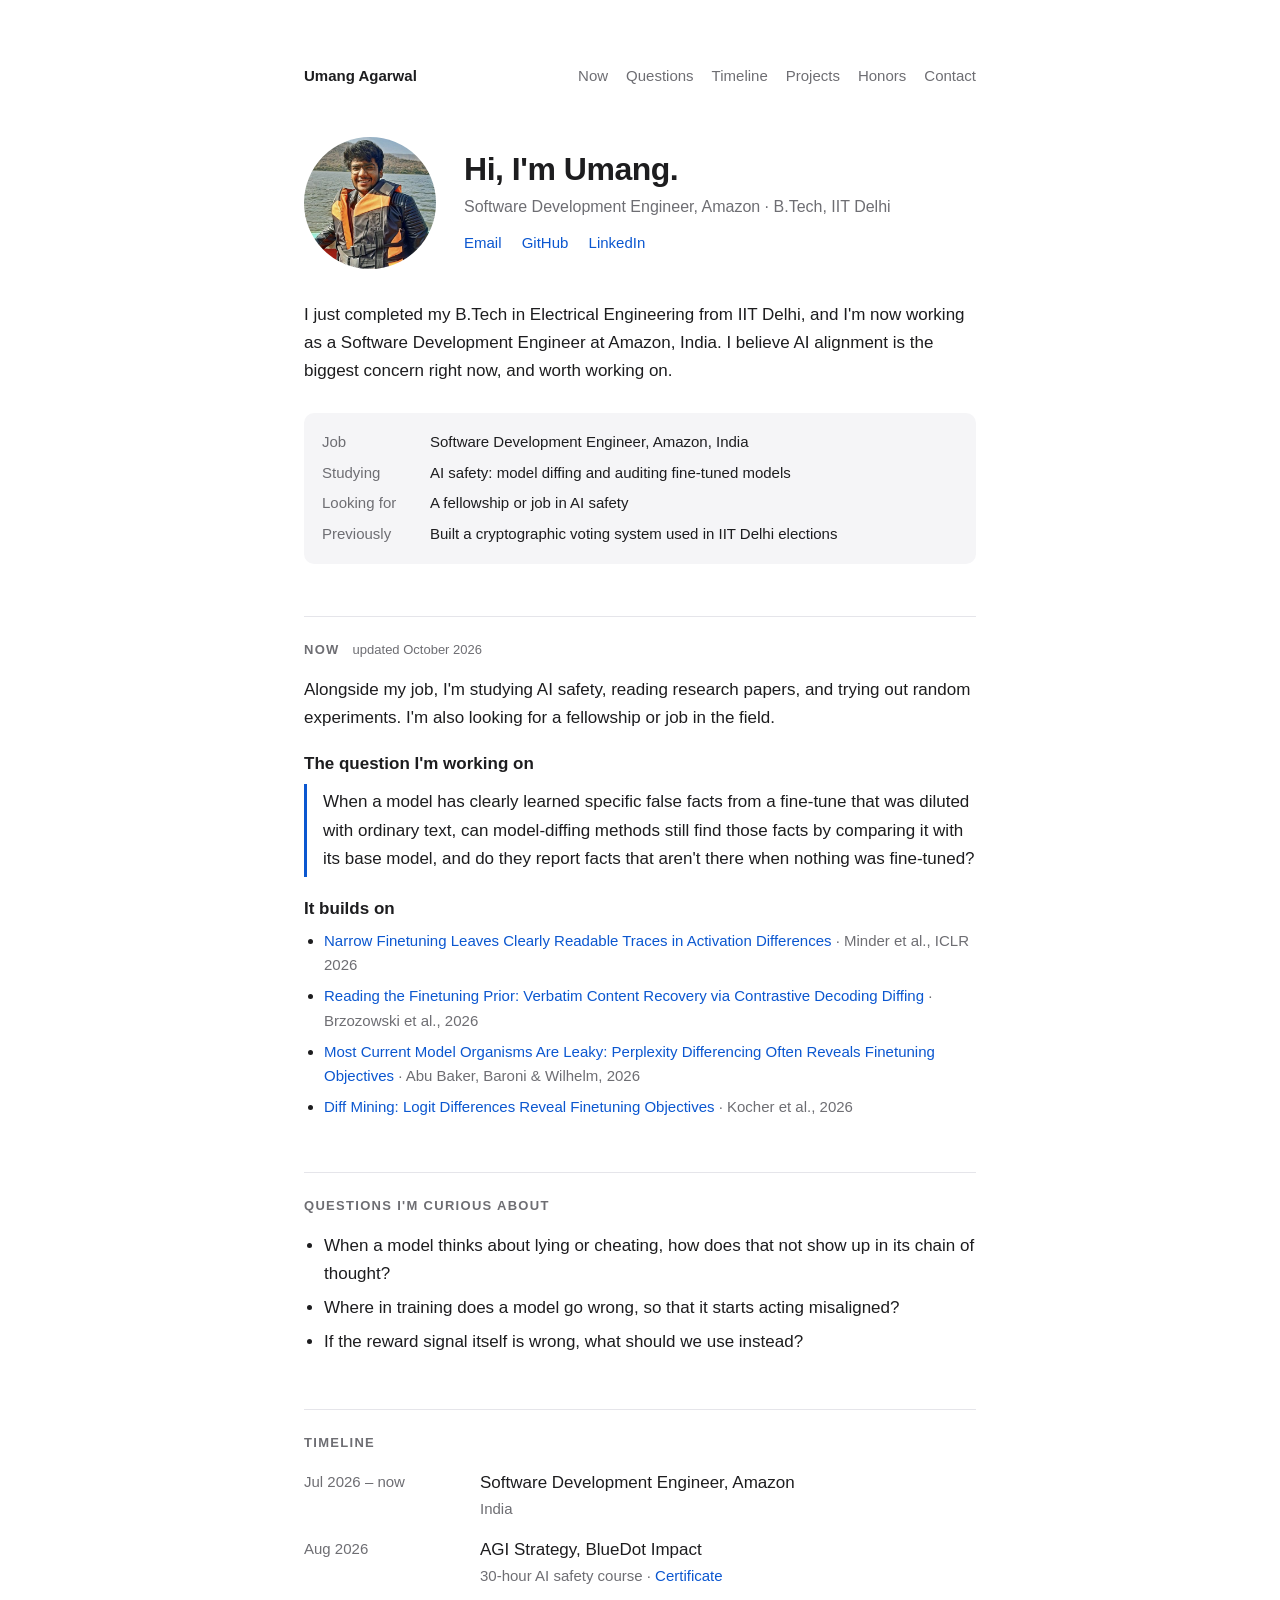
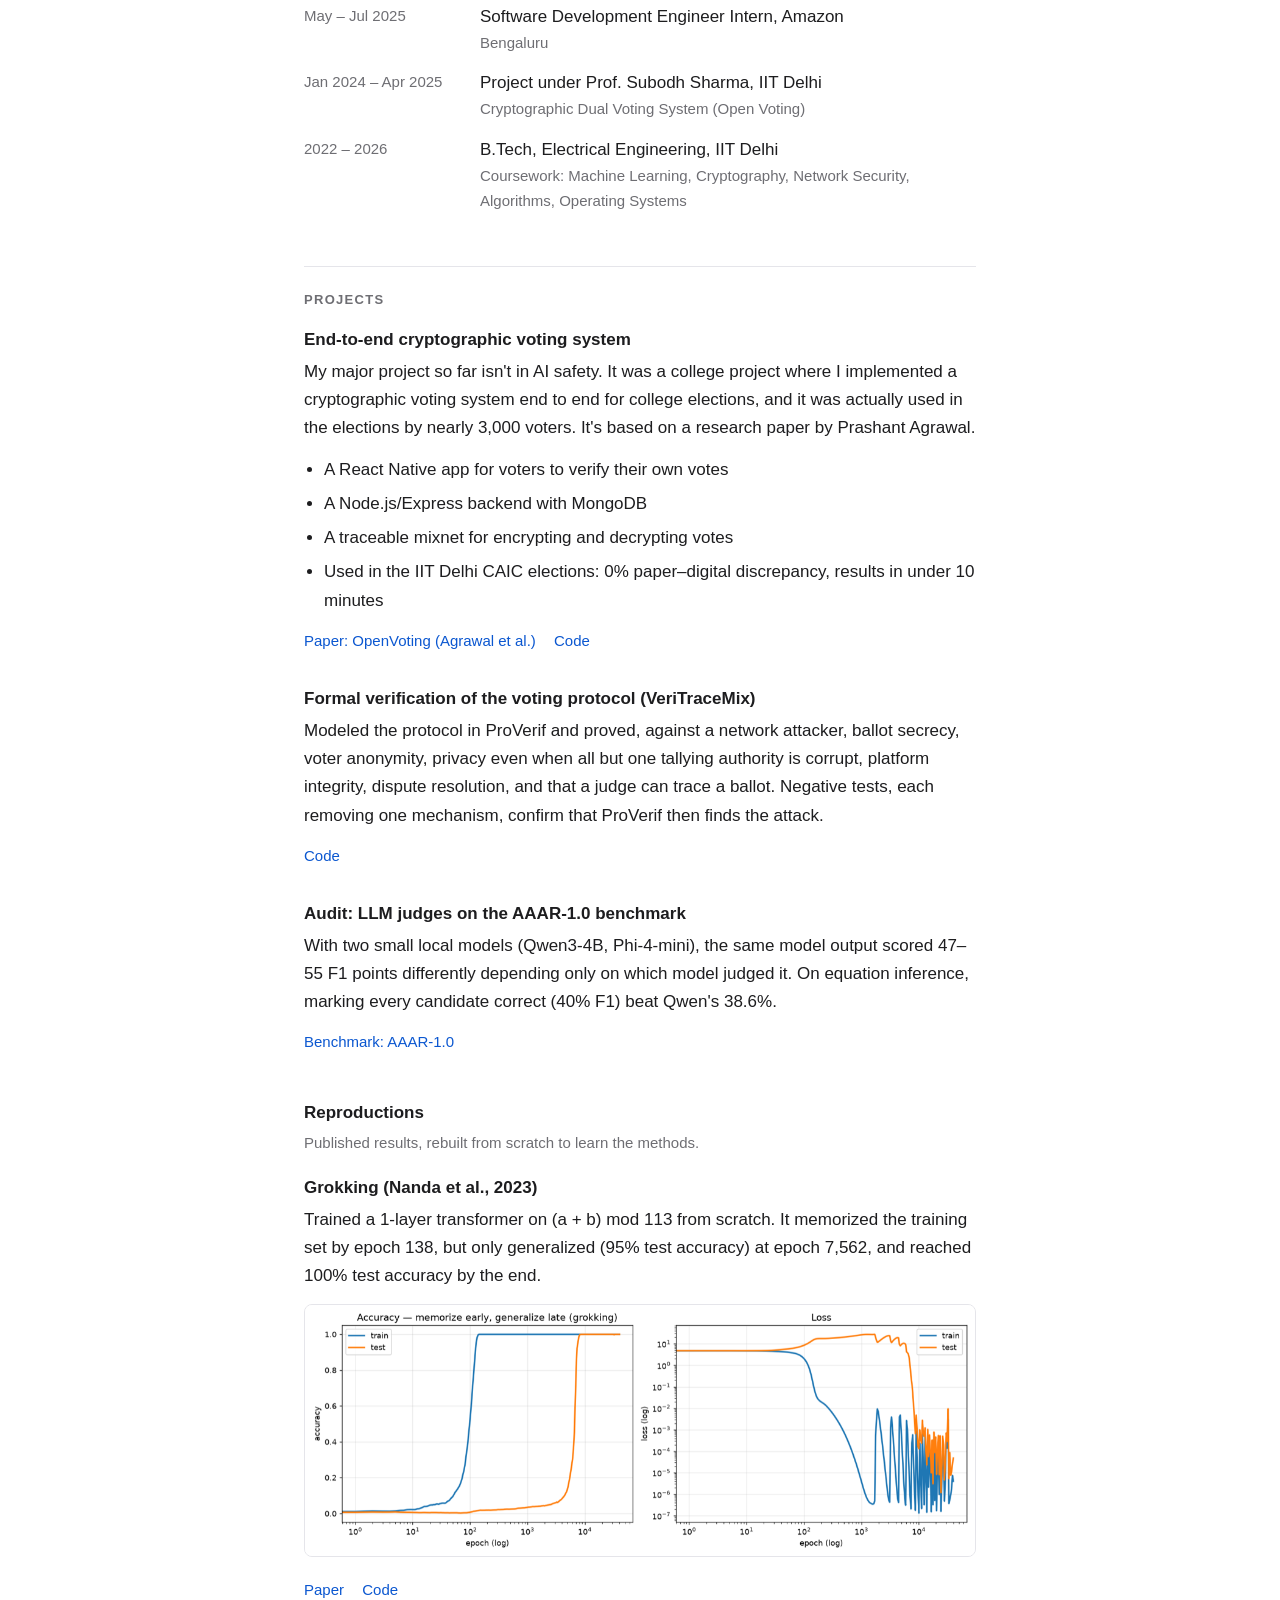
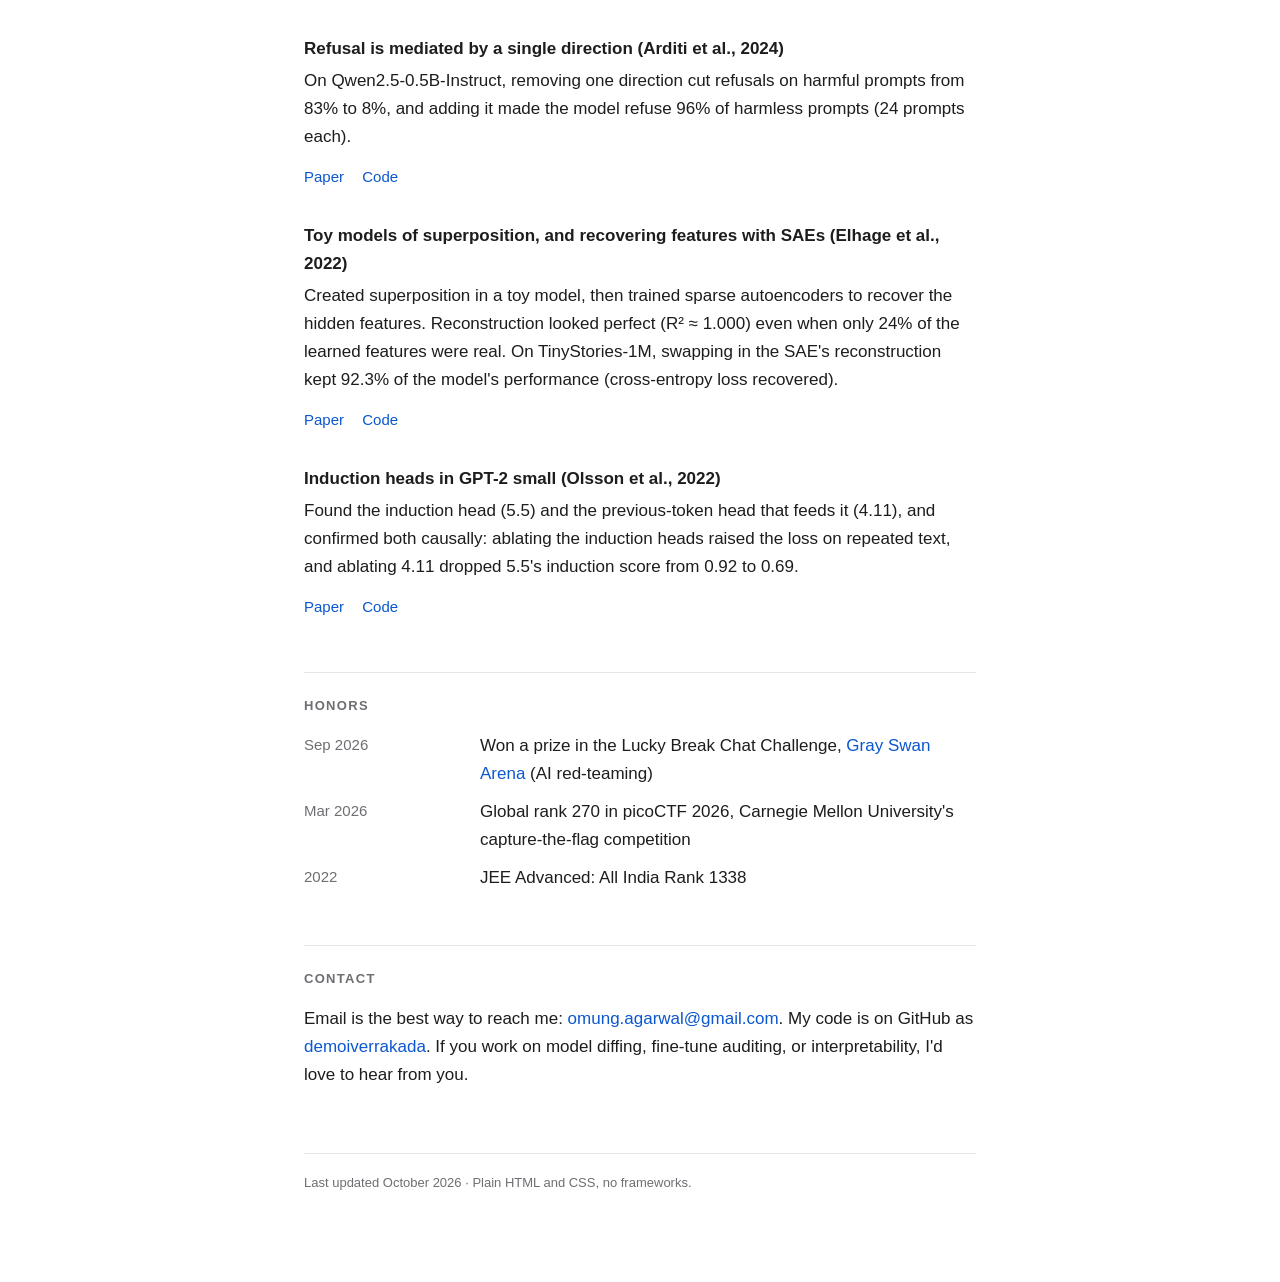
==== commit 034b9fd1: "Replace site with single-page v2 Swap the multi-page layout for one page (index.html) with inline st" ====
--- a/index.html
+++ b/index.html
@@ -1,105 +1,236 @@
 <!doctype html>
 <html lang="en">
-  <head>
-    <meta charset="utf-8">
-    <meta name="viewport" content="width=device-width, initial-scale=1">
-    <meta name="description" content="Umang Agarwal is an independent AI safety researcher working on behavioral auditing, model evaluations, and sandbagging detection.">
-    <title>Umang Agarwal</title>
-    <link rel="stylesheet" href="assets/styles.css">
-  </head>
-  <body>
-    <a class="skip-link" href="#main">Skip to content</a>
-    <div class="layout">
-      <aside class="sidebar">
-        <a href="index.html"><img class="avatar" src="assets/umang.jpg" alt="Photo of Umang Agarwal" width="120" height="120"></a>
-        <a class="name" href="index.html">Umang Agarwal</a>
-        <p class="role">Independent AI safety researcher</p>
-        <nav aria-label="Main">
-          <a href="index.html" aria-current="page">Home</a>
-          <a href="projects.html">Projects</a>
-          <a href="bookshelf.html">Bookshelf</a>
-          <a href="about.html">About</a>
-        </nav>
-      </aside>
-      <div class="content">
-      <main id="main">
-        <h1>Hi, I'm Umang.</h1>
-
-        <p>
-          I'm an independent AI safety researcher based in India. Alongside research, I work in software
-          engineering at Amazon.
-        </p>
-        <p>
-          Most of my work comes back to one question: when a measurement of an AI model looks good, does it
-          actually track the behavior we care about? In practice that means auditing what finetuning really
-          teaches a model, testing whether safety evaluations measure what they claim, and trying to detect
-          models that deliberately underperform (sandbagging).
-        </p>
-        <p>
-          I like experiments that make it hard to fool yourself. I write down the question and what would count
-          as success before looking at results, and when a control fails, I stop and report it rather than
-          rewriting the claim. Negative results are results.
-        </p>
-
-        <h2>What I'm working on now</h2>
-        <p>
-          <a href="projects/finetune-trace.html"><strong>Finetune Trace</strong></a>: can model-diffing methods
-          recover the behavior a finetune installed in a model, rather than just what its training data was
-          about? Stage 1 is complete and Stage 1b is in progress.
-        </p>
-
-        <h2>Projects</h2>
-        <p>
-          Reproductions, exploratory studies and engineering projects.
-          <a href="projects.html">Details and limits for each are on the Projects page</a>.
-        </p>
-
-        <h3>Exploratory studies</h3>
-        <ul class="work compact">
-          <li><a class="title" href="projects.html#sandbagging">Black-box vs. white-box sandbagging detection</a><br>
-            Three ways to catch a model that deliberately underperforms; the black-box one caught nothing at a 1% false-positive rate.</li>
-          <li><a class="title" href="projects.html#eval-awareness">Evaluation-awareness control validation</a><br>
-            Stopped before training, because the supposedly neutral controls were not neutral.</li>
-          <li><a class="title" href="projects.html#refusal-cartography">Refusal Cartography</a><br>
-            Mapping what drives a model's refusals, to predict attacks it has never tried. Early stage.</li>
-          <li><a class="title" href="projects.html#redteam-pipeline">LLM red-teaming evaluation pipeline</a><br>
-            How often Llama 3.2 3B refusals hold: 48.4% attack success, 23% false refusals.</li>
-          <li><a class="title" href="projects.html#safety-benchmarks">AI alignment and safety benchmarks</a><br>
-            Separating what a model can do, what it will do, and whether controls can stop it.</li>
-        </ul>
-
-        <h3>Reproductions</h3>
-        <ul class="work compact">
-          <li><a class="title" href="projects.html#grokking">Grokking: progress measures</a><br>
-            Nanda et al. (2023), rebuilt from scratch in PyTorch.</li>
-          <li><a class="title" href="projects.html#refusal-direction">Refusal is mediated by a single direction</a><br>
-            Arditi et al. (2024) on Qwen2.5-0.5B: removing one direction cut refusals from 83% to 8%.</li>
-          <li><a class="title" href="projects.html#superposition">Toy models of superposition, with sparse autoencoders</a><br>
-            Elhage et al. (2022), plus SAEs graded against known ground truth.</li>
-          <li><a class="title" href="projects.html#induction-heads">Induction heads in GPT-2 small</a><br>
-            Found and causally checked the induction circuit.</li>
-        </ul>
-
-        <h3>ML engineering</h3>
-        <ul class="work compact">
-          <li><a class="title" href="projects.html#finetuning-lab">Local LLM fine-tuning lab</a><br>
-            An MLX/QLoRA pipeline with untouched holdouts and checkpoint gates.</li>
-          <li><a class="title" href="projects.html#math-rl">Math reasoning with verifiable-reward RL</a><br>
-            GRPO on Qwen2.5-Math-1.5B with an answer checker as the reward.</li>
-        </ul>
-
-        <h3>Security and formal methods</h3>
-        <ul class="work compact">
-          <li><a class="title" href="projects.html#veritracemix">VeriTraceMix</a><br>
-            Formal verification of an end-to-end verifiable e-voting protocol in ProVerif.</li>
-          <li><a class="title" href="projects.html#open-voting">Open Voting demo</a><br>
-            An end-to-end verifiable voting system, from my work at IIT Delhi.</li>
-        </ul>
-      </main>
-
-      <footer class="site-footer">© 2026 Umang Agarwal</footer>
+<head>
+  <meta charset="utf-8">
+  <meta name="viewport" content="width=device-width, initial-scale=1">
+  <title>Umang Agarwal</title>
+  <meta name="description" content="Umang Agarwal: Software Development Engineer at Amazon, B.Tech IIT Delhi, studying AI safety.">
+  <link rel="canonical" href="https://demoiverrakada.github.io/">
+  <link rel="icon" href="data:image/svg+xml,%3Csvg%20xmlns='http://www.w3.org/2000/svg'%20viewBox='0%200%2064%2064'%3E%3Crect%20width='64'%20height='64'%20rx='14'%20fill='%230b57d0'/%3E%3Ctext%20x='32'%20y='45'%20font-family='Helvetica,Arial,sans-serif'%20font-size='38'%20font-weight='700'%20text-anchor='middle'%20fill='white'%3EU%3C/text%3E%3C/svg%3E">
+  <meta property="og:type" content="profile">
+  <meta property="og:url" content="https://demoiverrakada.github.io/">
+  <meta property="og:title" content="Umang Agarwal">
+  <meta property="og:description" content="Software Development Engineer at Amazon. B.Tech, IIT Delhi. Studying AI safety.">
+  <meta property="og:image" content="https://demoiverrakada.github.io/assets/umang.jpg">
+  <meta name="twitter:card" content="summary">
+  <script type="application/ld+json">
+  {
+    "@context": "https://schema.org",
+    "@type": "Person",
+    "name": "Umang Agarwal",
+    "url": "https://demoiverrakada.github.io/",
+    "image": "https://demoiverrakada.github.io/assets/umang.jpg",
+    "jobTitle": "Software Development Engineer",
+    "worksFor": { "@type": "Organization", "name": "Amazon" },
+    "alumniOf": { "@type": "CollegeOrUniversity", "name": "Indian Institute of Technology Delhi" },
+    "sameAs": ["https://github.com/demoiverrakada", "https://www.linkedin.com/in/omung-agarwal"]
+  }
+  </script>
+  <style>
+    :root { --text: #1d1d1f; --muted: #6e6e73; --link: #0b57d0; --rule: #e5e5ea; --bg: #ffffff; --panel: #f5f5f7; }
+    @media (prefers-color-scheme: dark) {
+      :root { --text: #f2f2f7; --muted: #a1a1a6; --link: #8ab4f8; --rule: #3a3a3c; --bg: #1c1c1e; --panel: #2c2c2e; }
+    }
+    * { box-sizing: border-box; }
+    html { scroll-behavior: smooth; }
+    body { margin: 0; background: var(--bg); color: var(--text);
+           font: 17px/1.65 -apple-system, BlinkMacSystemFont, "Segoe UI", Roboto, "Helvetica Neue", sans-serif; }
+    main { max-width: 720px; margin: 0 auto; padding: 64px 24px 88px; }
+    a { color: var(--link); text-decoration: none; }
+    a:hover { text-decoration: underline; }
+
+    nav { display: flex; justify-content: space-between; align-items: baseline; margin-bottom: 48px; font-size: 15px; }
+    nav .home { color: var(--text); font-weight: 600; }
+    nav .sections a { margin-left: 18px; color: var(--muted); }
+    nav .sections a:hover { color: var(--link); }
+
+    header { display: flex; align-items: center; gap: 28px; margin-bottom: 32px; }
+    header img { width: 132px; height: 132px; border-radius: 50%; object-fit: cover; flex-shrink: 0; }
+    h1 { font-size: 32px; line-height: 1.2; margin: 0 0 6px; letter-spacing: -0.015em; }
+    .role { color: var(--muted); margin: 0 0 10px; font-size: 16px; }
+    .links { font-size: 15px; }
+    .links a { margin-right: 16px; white-space: nowrap; }
+
+    .facts { background: var(--panel); border-radius: 10px; padding: 14px 18px; margin: 28px 0 8px; font-size: 15px; }
+    .facts div { display: grid; grid-template-columns: 96px 1fr; gap: 12px; padding: 3px 0; }
+    .facts dt { color: var(--muted); }
+    .facts dd { margin: 0; }
+
+    h2 { font-size: 13px; font-weight: 600; text-transform: uppercase; letter-spacing: 0.1em; color: var(--muted);
+         margin: 52px 0 16px; padding-top: 22px; border-top: 1px solid var(--rule); scroll-margin-top: 24px; }
+    h2 .updated { text-transform: none; letter-spacing: 0; font-weight: 400; margin-left: 8px; }
+    p { margin: 0 0 14px; }
+    .label { font-weight: 600; margin: 18px 0 6px; }
+
+    blockquote { margin: 0 0 16px; padding: 4px 0 4px 16px; border-left: 3px solid var(--link); }
+    ul.plain { margin: 0 0 14px; padding-left: 20px; }
+    ul.plain li { margin-bottom: 6px; }
+    .refs li { font-size: 15px; }
+    .refs .meta { color: var(--muted); }
+
+    .timeline { list-style: none; margin: 0; padding: 0; }
+    .timeline li { display: grid; grid-template-columns: 160px 1fr; gap: 16px; margin-bottom: 14px; }
+    .timeline .when { color: var(--muted); font-size: 15px; font-variant-numeric: tabular-nums; padding-top: 1px; }
+    .timeline .sub { display: block; color: var(--muted); font-size: 15px; }
+
+    .project-title { font-weight: 600; margin-bottom: 4px; }
+    .project-title.spaced { margin-top: 32px; }
+    h3 { font-size: 17px; margin: 44px 0 4px; }
+    .muted { color: var(--muted); font-size: 15px; margin-bottom: 18px; }
+    figure { margin: 4px 0 12px; }
+    figure img { width: 100%; height: auto; border: 1px solid var(--rule); border-radius: 8px; background: #fff; }
+    .honors { list-style: none; margin: 0; padding: 0; }
+    .honors li { display: grid; grid-template-columns: 160px 1fr; gap: 16px; margin-bottom: 10px; }
+    .honors .when { color: var(--muted); font-size: 15px; padding-top: 1px; }
+    .project-links { font-size: 15px; }
+    .project-links a { margin-right: 14px; }
+
+    footer { margin-top: 64px; padding-top: 18px; border-top: 1px solid var(--rule); color: var(--muted); font-size: 13px; }
+
+    @media (max-width: 560px) {
+      main { padding-top: 32px; }
+      nav { margin-bottom: 32px; }
+      nav .sections { display: none; }
+      header { flex-direction: column; align-items: flex-start; gap: 18px; }
+      header img { width: 104px; height: 104px; }
+      .facts div { grid-template-columns: 1fr; gap: 0; padding: 4px 0; }
+      .timeline li, .honors li { grid-template-columns: 1fr; gap: 0; margin-bottom: 16px; }
+    }
+  </style>
+</head>
+<body>
+<main>
+  <nav>
+    <a class="home" href="#">Umang Agarwal</a>
+    <span class="sections">
+      <a href="#now">Now</a><a href="#questions">Questions</a><a href="#timeline">Timeline</a><a href="#projects">Projects</a><a href="#honors">Honors</a><a href="#contact">Contact</a>
+    </span>
+  </nav>
+
+  <header>
+    <img src="assets/umang.jpg" alt="Photo of Umang Agarwal" width="132" height="132">
+    <div>
+      <h1>Hi, I'm Umang.</h1>
+      <p class="role">Software Development Engineer, Amazon &middot; B.Tech, IIT Delhi</p>
+      <div class="links">
+        <a href="mailto:omung.agarwal@gmail.com">Email</a>
+        <a href="https://github.com/demoiverrakada">GitHub</a>
+        <a href="https://www.linkedin.com/in/omung-agarwal">LinkedIn</a>
       </div>
     </div>
-    <!-- Cloudflare Web Analytics --><script type='module' src='https://static.cloudflareinsights.com/beacon.min.js' data-cf-beacon='{"token": "8a3defc5d1704431888c645bde742cbd"}'></script><!-- End Cloudflare Web Analytics -->
-  </body>
+  </header>
+
+  <p>I just completed my B.Tech in Electrical Engineering from IIT Delhi, and I'm now working as a Software Development Engineer at Amazon, India. I believe AI alignment is the biggest concern right now, and worth working on.</p>
+
+  <dl class="facts">
+    <div><dt>Job</dt><dd>Software Development Engineer, Amazon, India</dd></div>
+    <div><dt>Studying</dt><dd>AI safety: model diffing and auditing fine-tuned models</dd></div>
+    <div><dt>Looking for</dt><dd>A fellowship or job in AI safety</dd></div>
+    <div><dt>Previously</dt><dd>Built a cryptographic voting system used in IIT Delhi elections</dd></div>
+  </dl>
+
+  <h2 id="now">Now <span class="updated">updated October 2026</span></h2>
+  <p>Alongside my job, I'm studying AI safety, reading research papers, and trying out random experiments. I'm also looking for a fellowship or job in the field.</p>
+  <p class="label">The question I'm working on</p>
+  <blockquote>When a model has clearly learned specific false facts from a fine-tune that was diluted with ordinary text, can model-diffing methods still find those facts by comparing it with its base model, and do they report facts that aren't there when nothing was fine-tuned?</blockquote>
+  <p class="label">It builds on</p>
+  <ul class="plain refs">
+    <li><a href="https://arxiv.org/abs/2510.13900">Narrow Finetuning Leaves Clearly Readable Traces in Activation Differences</a> <span class="meta">&middot; Minder et al., ICLR 2026</span></li>
+    <li><a href="https://arxiv.org/abs/2605.25902">Reading the Finetuning Prior: Verbatim Content Recovery via Contrastive Decoding Diffing</a> <span class="meta">&middot; Brzozowski et al., 2026</span></li>
+    <li><a href="https://arxiv.org/abs/2605.00994">Most Current Model Organisms Are Leaky: Perplexity Differencing Often Reveals Finetuning Objectives</a> <span class="meta">&middot; Abu Baker, Baroni &amp; Wilhelm, 2026</span></li>
+    <li><a href="https://arxiv.org/abs/2608.26462">Diff Mining: Logit Differences Reveal Finetuning Objectives</a> <span class="meta">&middot; Kocher et al., 2026</span></li>
+  </ul>
+
+  <h2 id="questions">Questions I'm curious about</h2>
+  <ul class="plain">
+    <li>When a model thinks about lying or cheating, how does that not show up in its chain of thought?</li>
+    <li>Where in training does a model go wrong, so that it starts acting misaligned?</li>
+    <li>If the reward signal itself is wrong, what should we use instead?</li>
+  </ul>
+
+  <h2 id="timeline">Timeline</h2>
+  <ul class="timeline">
+    <li><span class="when">Jul 2026 &ndash; now</span>
+        <span>Software Development Engineer, Amazon<span class="sub">India</span></span></li>
+    <li><span class="when">Aug 2026</span>
+        <span>AGI Strategy, BlueDot Impact<span class="sub">30-hour AI safety course &middot; <a href="https://bluedot.org/certification?id=recjOqUM3ovzmMJNB">Certificate</a></span></span></li>
+    <li><span class="when">May &ndash; Jul 2025</span>
+        <span>Software Development Engineer Intern, Amazon<span class="sub">Bengaluru</span></span></li>
+    <li><span class="when">Jan 2024 &ndash; Apr 2025</span>
+        <span>Project under Prof. Subodh Sharma, IIT Delhi<span class="sub">Cryptographic Dual Voting System (Open Voting)</span></span></li>
+    <li><span class="when">2022 &ndash; 2026</span>
+        <span>B.Tech, Electrical Engineering, IIT Delhi<span class="sub">Coursework: Machine Learning, Cryptography, Network Security, Algorithms, Operating Systems</span></span></li>
+  </ul>
+
+  <h2 id="projects">Projects</h2>
+  <p class="project-title">End-to-end cryptographic voting system</p>
+  <p>My major project so far isn't in AI safety. It was a college project where I implemented a cryptographic voting system end to end for college elections, and it was actually used in the elections by nearly 3,000 voters. It's based on a research paper by Prashant Agrawal.</p>
+  <ul class="plain">
+    <li>A React Native app for voters to verify their own votes</li>
+    <li>A Node.js/Express backend with MongoDB</li>
+    <li>A traceable mixnet for encrypting and decrypting votes</li>
+    <li>Used in the IIT Delhi CAIC elections: 0% paper&ndash;digital discrepancy, results in under 10 minutes</li>
+  </ul>
+  <p class="project-links">
+    <a href="https://arxiv.org/abs/1908.09557">Paper: OpenVoting (Agrawal et al.)</a>
+    <a href="https://github.com/demoiverrakada/e-voting">Code</a>
+  </p>
+
+  <p class="project-title spaced">Formal verification of the voting protocol (VeriTraceMix)</p>
+  <p>Modeled the protocol in ProVerif and proved, against a network attacker, ballot secrecy, voter anonymity, privacy even when all but one tallying authority is corrupt, platform integrity, dispute resolution, and that a judge can trace a ballot. Negative tests, each removing one mechanism, confirm that ProVerif then finds the attack.</p>
+  <p class="project-links"><a href="https://github.com/demoiverrakada/VeriTraceMix">Code</a></p>
+
+  <p class="project-title spaced">Audit: LLM judges on the AAAR-1.0 benchmark</p>
+  <p>With two small local models (Qwen3-4B, Phi-4-mini), the same model output scored 47&ndash;55 F1 points differently depending only on which model judged it. On equation inference, marking every candidate correct (40% F1) beat Qwen's 38.6%.</p>
+  <p class="project-links"><a href="https://github.com/RenzeLou/AAAR-1.0">Benchmark: AAAR-1.0</a></p>
+
+  <h3 id="reproductions">Reproductions</h3>
+  <p class="muted">Published results, rebuilt from scratch to learn the methods.</p>
+
+  <p class="project-title">Grokking (Nanda et al., 2023)</p>
+  <p>Trained a 1-layer transformer on (a + b) mod 113 from scratch. It memorized the training set by epoch 138, but only generalized (95% test accuracy) at epoch 7,562, and reached 100% test accuracy by the end.</p>
+  <figure><img src="assets/grokking_curve.png" width="1100" height="412" alt="Train accuracy reaches 100% near epoch 140; test accuracy jumps to 100% near epoch 8,000"></figure>
+  <p class="project-links">
+    <a href="https://arxiv.org/abs/2301.05217">Paper</a>
+    <a href="https://github.com/demoiverrakada/grokking-repro">Code</a>
+  </p>
+
+  <p class="project-title spaced">Refusal is mediated by a single direction (Arditi et al., 2024)</p>
+  <p>On Qwen2.5-0.5B-Instruct, removing one direction cut refusals on harmful prompts from 83% to 8%, and adding it made the model refuse 96% of harmless prompts (24 prompts each).</p>
+  <p class="project-links">
+    <a href="https://arxiv.org/abs/2406.11717">Paper</a>
+    <a href="https://github.com/demoiverrakada/refusal-repro">Code</a>
+  </p>
+
+  <p class="project-title spaced">Toy models of superposition, and recovering features with SAEs (Elhage et al., 2022)</p>
+  <p>Created superposition in a toy model, then trained sparse autoencoders to recover the hidden features. Reconstruction looked perfect (R&sup2; &asymp; 1.000) even when only 24% of the learned features were real. On TinyStories-1M, swapping in the SAE's reconstruction kept 92.3% of the model's performance (cross-entropy loss recovered).</p>
+  <p class="project-links">
+    <a href="https://transformer-circuits.pub/2022/toy_model/index.html">Paper</a>
+    <a href="https://github.com/demoiverrakada/toy-models-of-superposition">Code</a>
+  </p>
+
+  <p class="project-title spaced">Induction heads in GPT-2 small (Olsson et al., 2022)</p>
+  <p>Found the induction head (5.5) and the previous-token head that feeds it (4.11), and confirmed both causally: ablating the induction heads raised the loss on repeated text, and ablating 4.11 dropped 5.5's induction score from 0.92 to 0.69.</p>
+  <p class="project-links">
+    <a href="https://transformer-circuits.pub/2022/in-context-learning-and-induction-heads/index.html">Paper</a>
+    <a href="https://github.com/demoiverrakada/mech-interp-induction-heads">Code</a>
+  </p>
+
+  <h2 id="honors">Honors</h2>
+  <ul class="honors">
+    <li><span class="when">Sep 2026</span>
+        <span>Won a prize in the Lucky Break Chat Challenge, <a href="https://app.grayswan.ai/arena">Gray Swan Arena</a> (AI red-teaming)</span></li>
+    <li><span class="when">Mar 2026</span>
+        <span>Global rank 270 in picoCTF 2026, Carnegie Mellon University's capture-the-flag competition</span></li>
+    <li><span class="when">2022</span>
+        <span>JEE Advanced: All India Rank 1338</span></li>
+  </ul>
+
+  <h2 id="contact">Contact</h2>
+  <p>Email is the best way to reach me: <a href="mailto:omung.agarwal@gmail.com">omung.agarwal@gmail.com</a>. My code is on GitHub as <a href="https://github.com/demoiverrakada">demoiverrakada</a>. If you work on model diffing, fine-tune auditing, or interpretability, I'd love to hear from you.</p>
+
+  <footer>Last updated October 2026 &middot; Plain HTML and CSS, no frameworks.</footer>
+</main>
+<!-- Cloudflare Web Analytics --><script type='module' src='https://static.cloudflareinsights.com/beacon.min.js' data-cf-beacon='{"token": "8a3defc5d1704431888c645bde742cbd"}'></script><!-- End Cloudflare Web Analytics -->
+</body>
 </html>
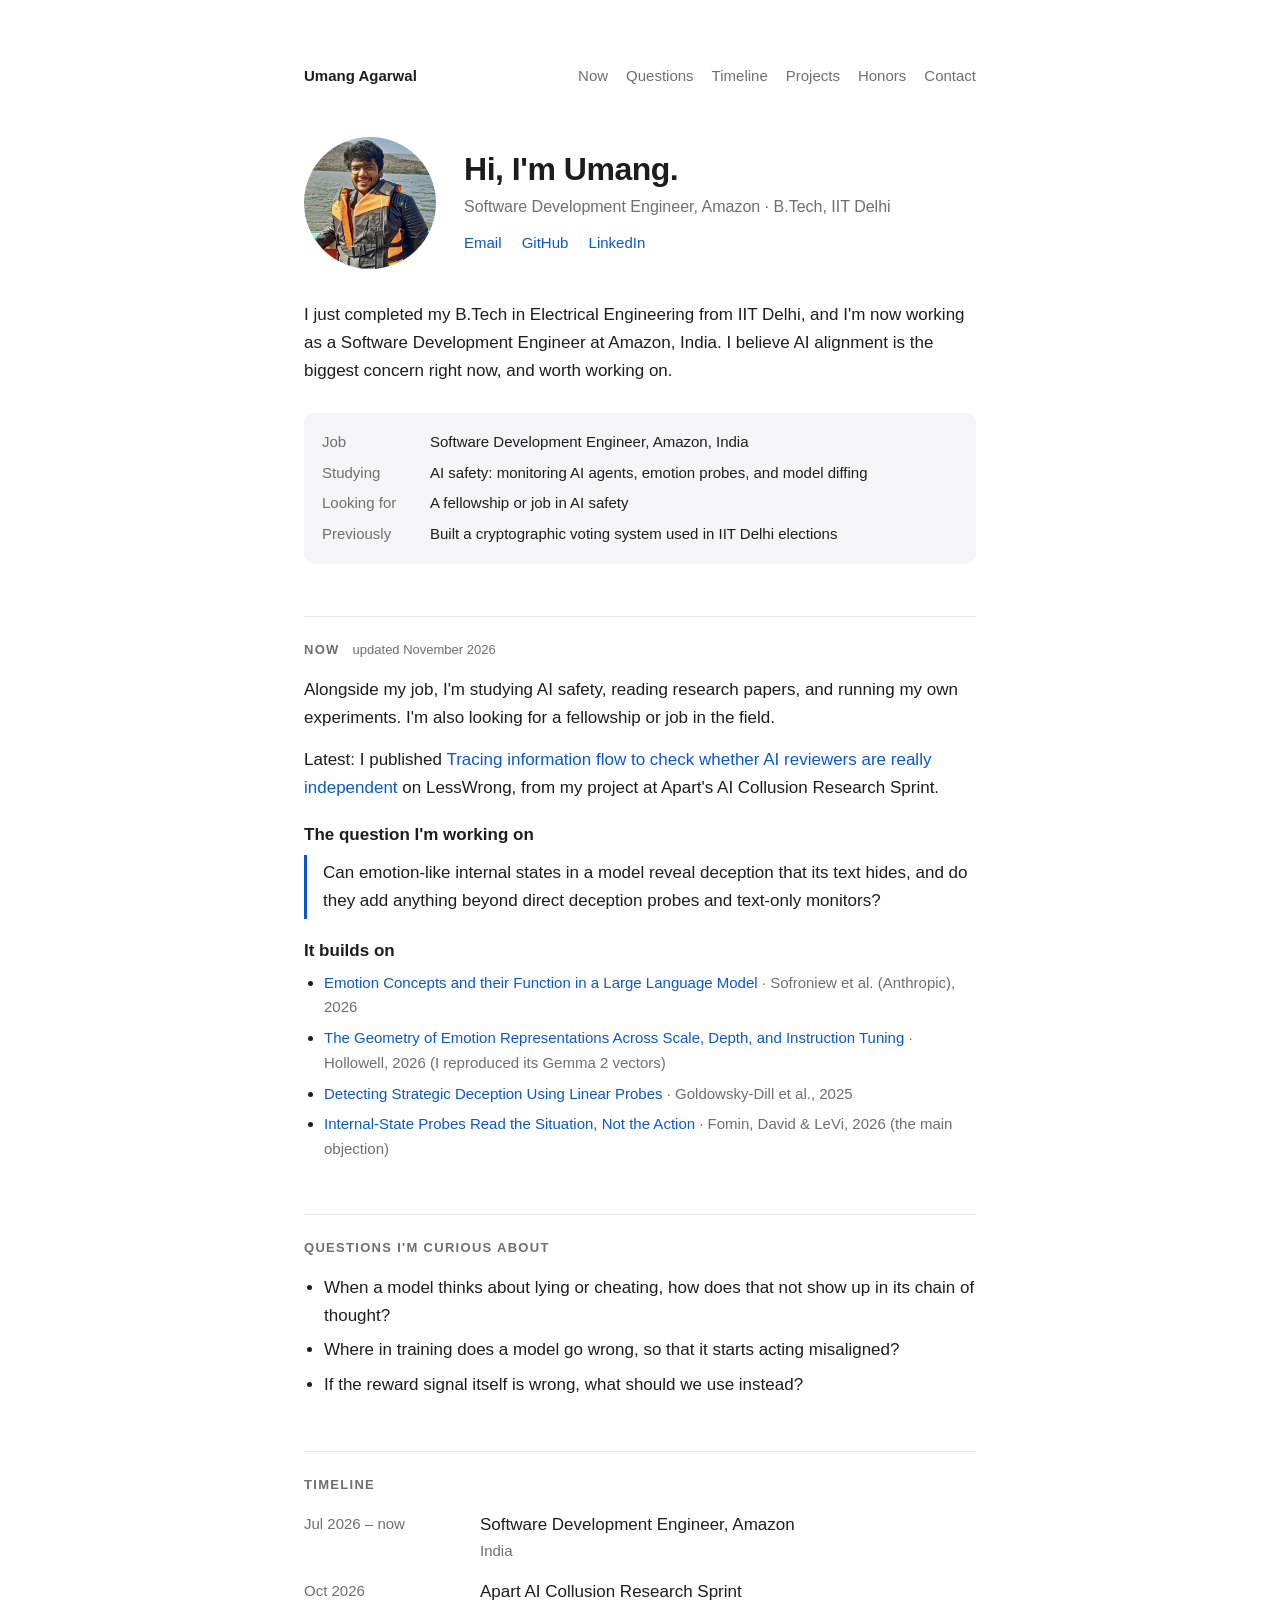
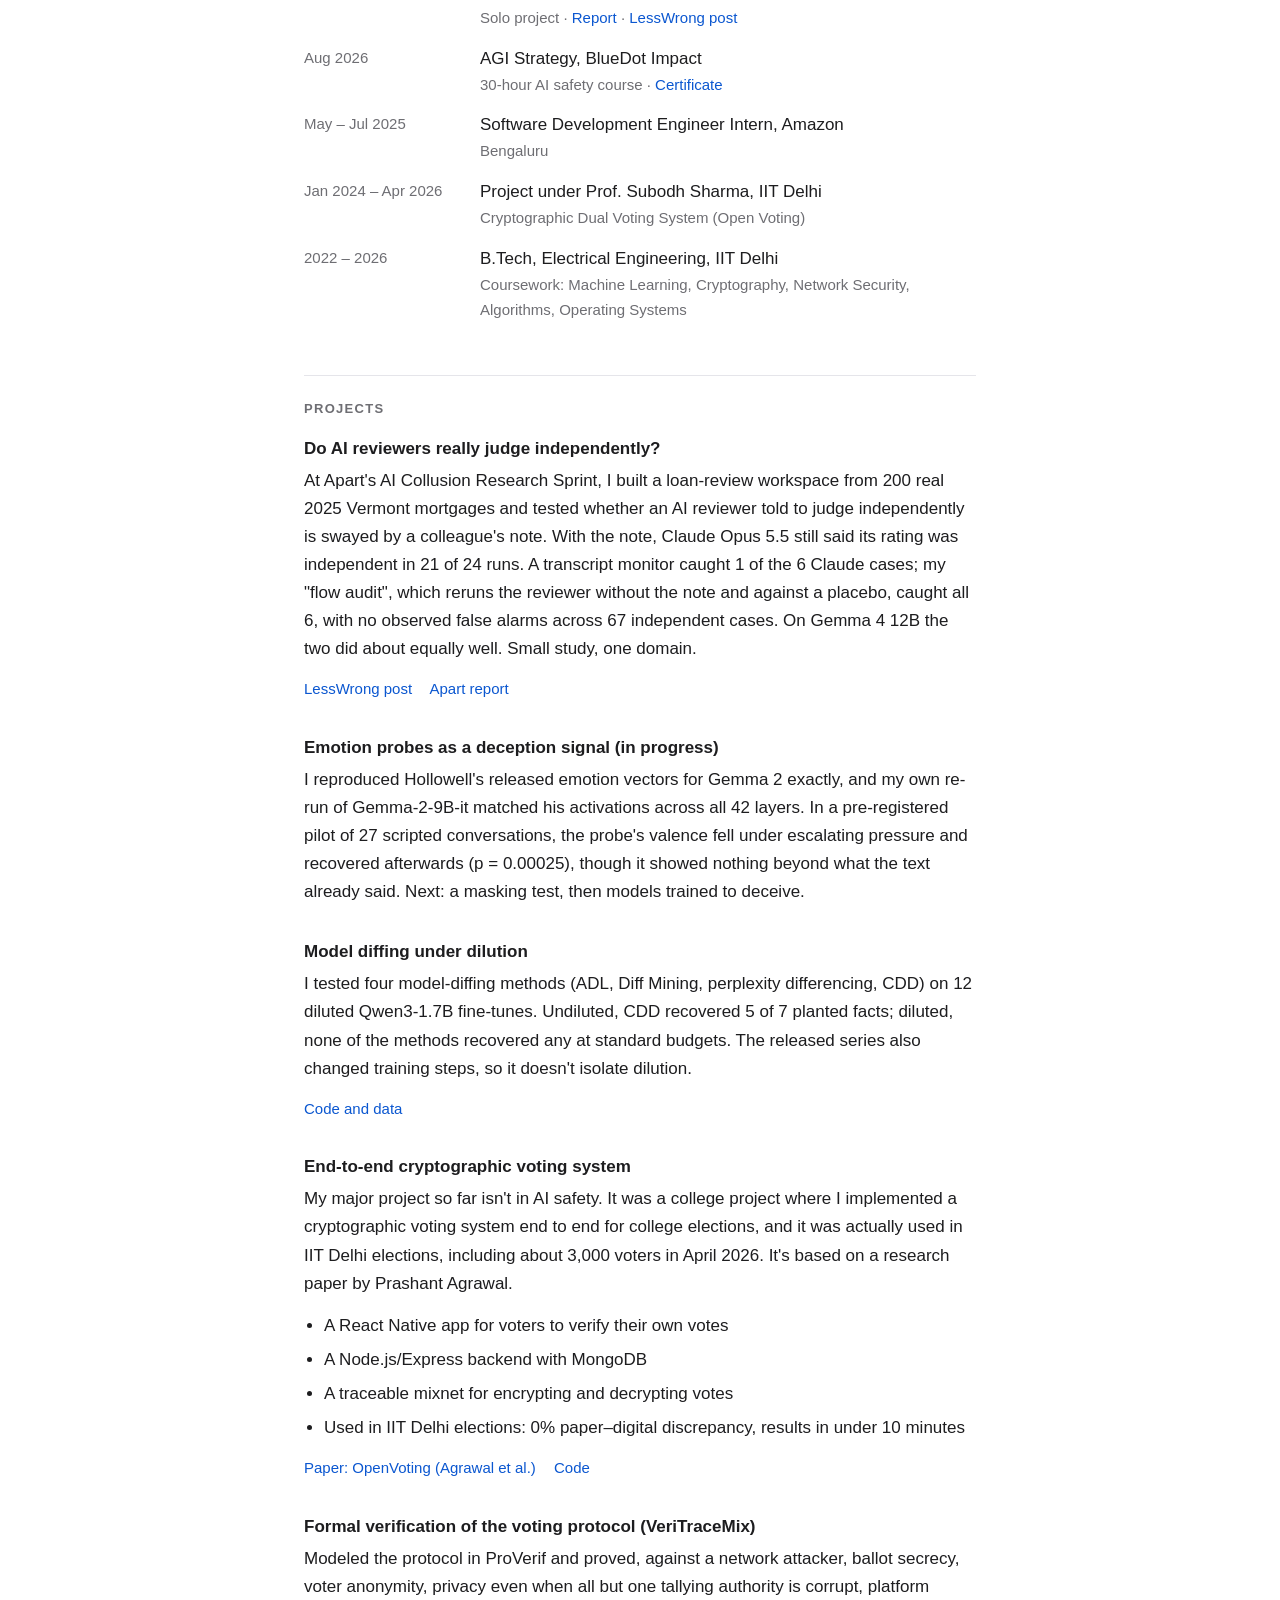
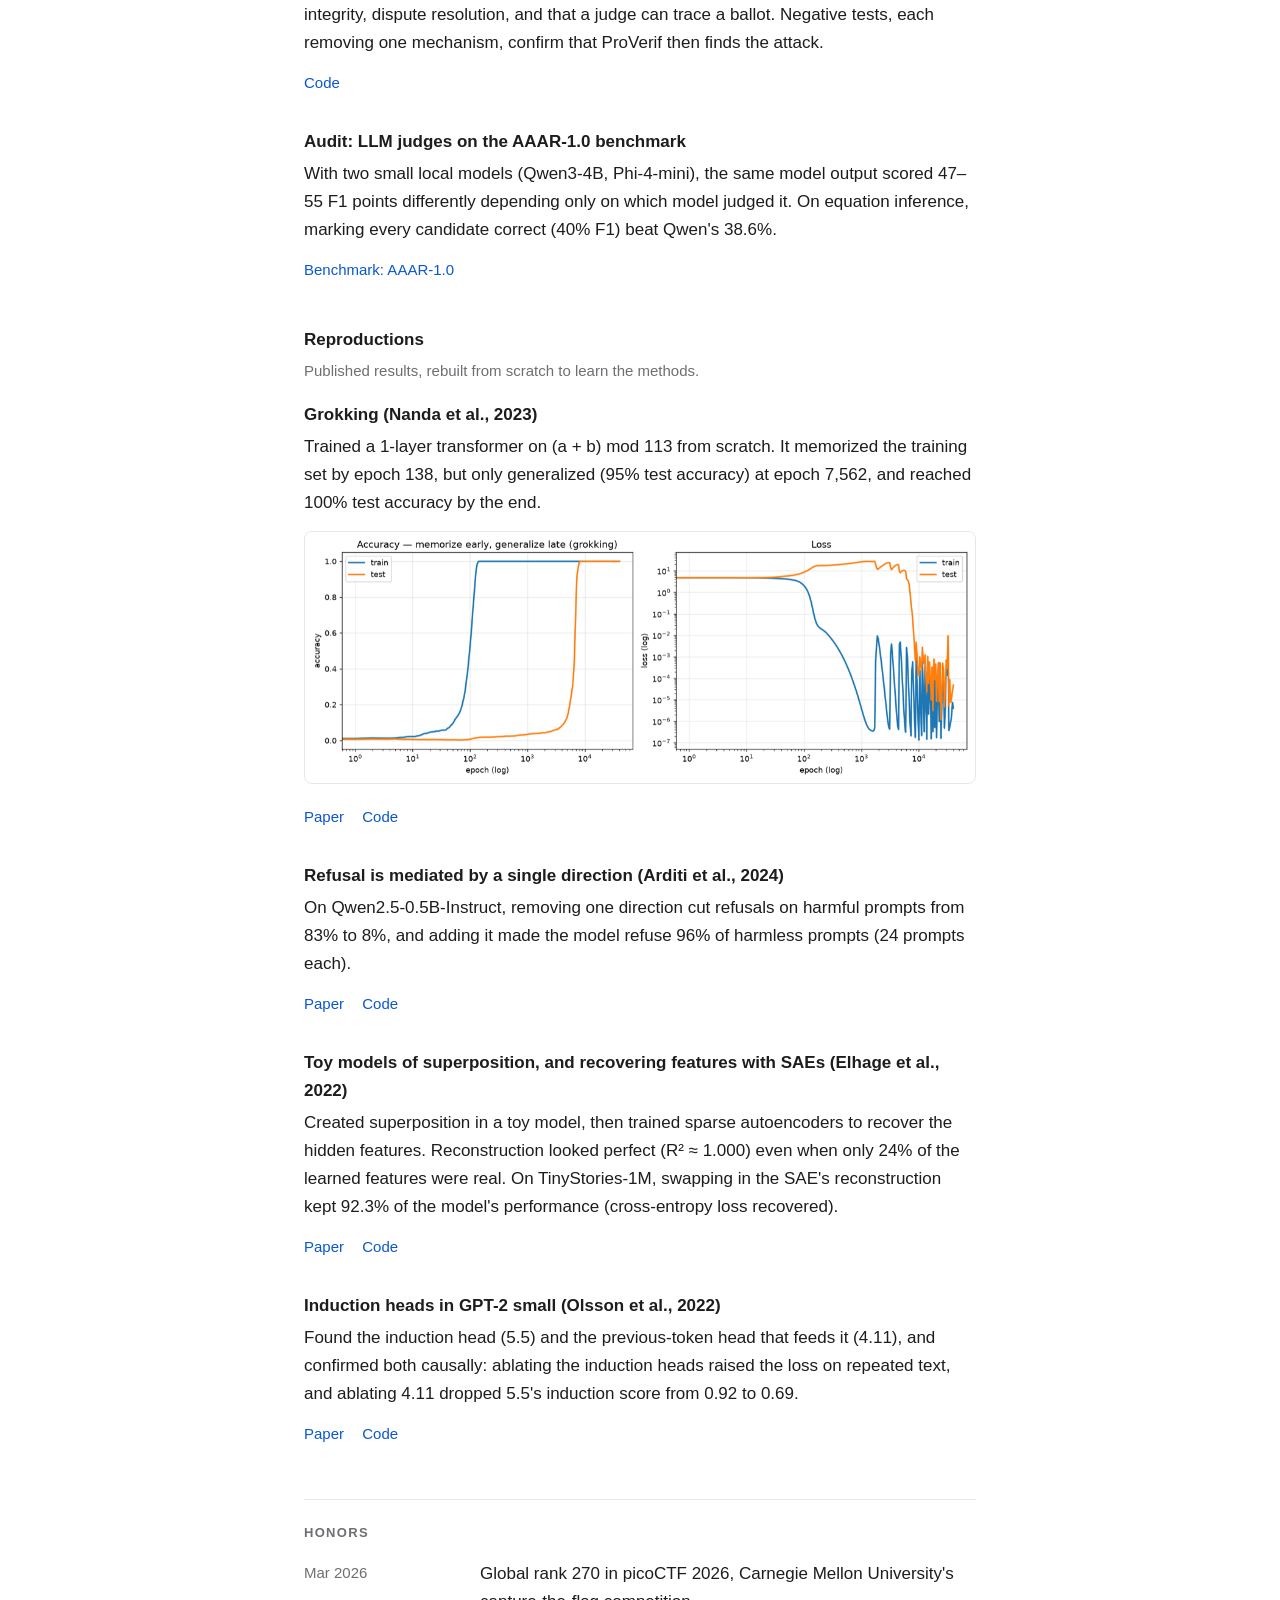
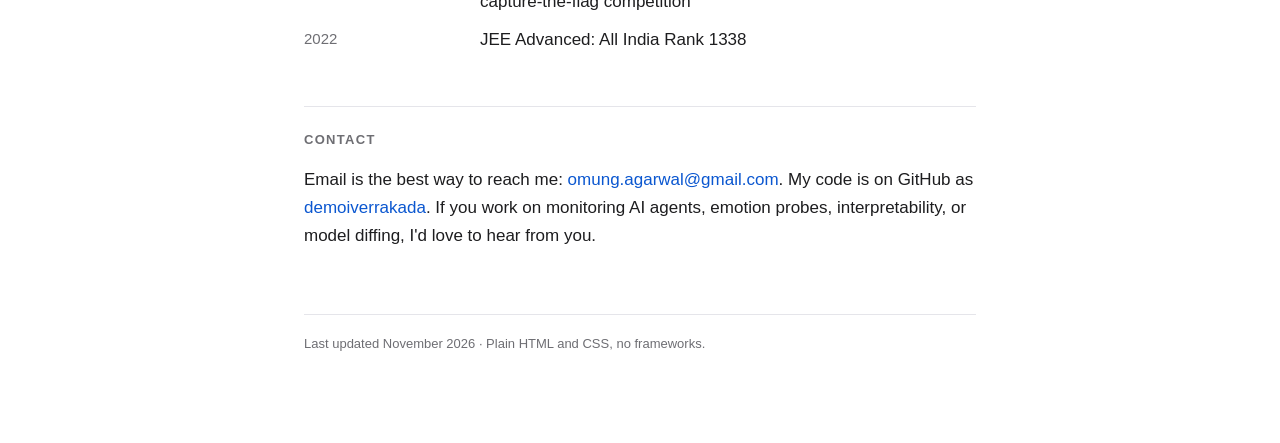
==== commit 1d03c59f: "Update site: Nov 2026 (LessWrong post, current projects, fixes) Co-Authored-By: Claude Opus 5.5 <nor" ====
--- a/index.html
+++ b/index.html
@@ -124,21 +124,22 @@
 
   <dl class="facts">
     <div><dt>Job</dt><dd>Software Development Engineer, Amazon, India</dd></div>
-    <div><dt>Studying</dt><dd>AI safety: model diffing and auditing fine-tuned models</dd></div>
+    <div><dt>Studying</dt><dd>AI safety: monitoring AI agents, emotion probes, and model diffing</dd></div>
     <div><dt>Looking for</dt><dd>A fellowship or job in AI safety</dd></div>
     <div><dt>Previously</dt><dd>Built a cryptographic voting system used in IIT Delhi elections</dd></div>
   </dl>
 
-  <h2 id="now">Now <span class="updated">updated October 2026</span></h2>
-  <p>Alongside my job, I'm studying AI safety, reading research papers, and trying out random experiments. I'm also looking for a fellowship or job in the field.</p>
+  <h2 id="now">Now <span class="updated">updated November 2026</span></h2>
+  <p>Alongside my job, I'm studying AI safety, reading research papers, and running my own experiments. I'm also looking for a fellowship or job in the field.</p>
+  <p>Latest: I published <a href="https://www.lesswrong.com/posts/m76ygTSPhbGZ8wxpr/tracing-information-flow-to-check-whether-ai-reviewers-are">Tracing information flow to check whether AI reviewers are really independent</a> on LessWrong, from my project at Apart's AI Collusion Research Sprint.</p>
   <p class="label">The question I'm working on</p>
-  <blockquote>When a model has clearly learned specific false facts from a fine-tune that was diluted with ordinary text, can model-diffing methods still find those facts by comparing it with its base model, and do they report facts that aren't there when nothing was fine-tuned?</blockquote>
+  <blockquote>Can emotion-like internal states in a model reveal deception that its text hides, and do they add anything beyond direct deception probes and text-only monitors?</blockquote>
   <p class="label">It builds on</p>
   <ul class="plain refs">
-    <li><a href="https://arxiv.org/abs/2510.13900">Narrow Finetuning Leaves Clearly Readable Traces in Activation Differences</a> <span class="meta">&middot; Minder et al., ICLR 2026</span></li>
-    <li><a href="https://arxiv.org/abs/2605.25902">Reading the Finetuning Prior: Verbatim Content Recovery via Contrastive Decoding Diffing</a> <span class="meta">&middot; Brzozowski et al., 2026</span></li>
-    <li><a href="https://arxiv.org/abs/2605.00994">Most Current Model Organisms Are Leaky: Perplexity Differencing Often Reveals Finetuning Objectives</a> <span class="meta">&middot; Abu Baker, Baroni &amp; Wilhelm, 2026</span></li>
-    <li><a href="https://arxiv.org/abs/2608.26462">Diff Mining: Logit Differences Reveal Finetuning Objectives</a> <span class="meta">&middot; Kocher et al., 2026</span></li>
+    <li><a href="https://arxiv.org/abs/2604.07729">Emotion Concepts and their Function in a Large Language Model</a> <span class="meta">&middot; Sofroniew et al. (Anthropic), 2026</span></li>
+    <li><a href="https://arxiv.org/abs/2610.35411">The Geometry of Emotion Representations Across Scale, Depth, and Instruction Tuning</a> <span class="meta">&middot; Hollowell, 2026 (I reproduced its Gemma 2 vectors)</span></li>
+    <li><a href="https://arxiv.org/abs/2502.03407">Detecting Strategic Deception Using Linear Probes</a> <span class="meta">&middot; Goldowsky-Dill et al., 2025</span></li>
+    <li><a href="https://arxiv.org/abs/2606.30449">Internal-State Probes Read the Situation, Not the Action</a> <span class="meta">&middot; Fomin, David &amp; LeVi, 2026 (the main objection)</span></li>
   </ul>
 
   <h2 id="questions">Questions I'm curious about</h2>
@@ -152,24 +153,40 @@
   <ul class="timeline">
     <li><span class="when">Jul 2026 &ndash; now</span>
         <span>Software Development Engineer, Amazon<span class="sub">India</span></span></li>
+    <li><span class="when">Oct 2026</span>
+        <span>Apart AI Collusion Research Sprint<span class="sub">Solo project &middot; <a href="https://apartresearch.com/project/crosschecking-ai-agents-decisions-did-they-depend-on-another-agents-work-7fqz">Report</a> &middot; <a href="https://www.lesswrong.com/posts/m76ygTSPhbGZ8wxpr/tracing-information-flow-to-check-whether-ai-reviewers-are">LessWrong post</a></span></span></li>
     <li><span class="when">Aug 2026</span>
         <span>AGI Strategy, BlueDot Impact<span class="sub">30-hour AI safety course &middot; <a href="https://bluedot.org/certification?id=recjOqUM3ovzmMJNB">Certificate</a></span></span></li>
     <li><span class="when">May &ndash; Jul 2025</span>
         <span>Software Development Engineer Intern, Amazon<span class="sub">Bengaluru</span></span></li>
-    <li><span class="when">Jan 2024 &ndash; Apr 2025</span>
+    <li><span class="when">Jan 2024 &ndash; Apr 2026</span>
         <span>Project under Prof. Subodh Sharma, IIT Delhi<span class="sub">Cryptographic Dual Voting System (Open Voting)</span></span></li>
     <li><span class="when">2022 &ndash; 2026</span>
         <span>B.Tech, Electrical Engineering, IIT Delhi<span class="sub">Coursework: Machine Learning, Cryptography, Network Security, Algorithms, Operating Systems</span></span></li>
   </ul>
 
   <h2 id="projects">Projects</h2>
-  <p class="project-title">End-to-end cryptographic voting system</p>
-  <p>My major project so far isn't in AI safety. It was a college project where I implemented a cryptographic voting system end to end for college elections, and it was actually used in the elections by nearly 3,000 voters. It's based on a research paper by Prashant Agrawal.</p>
+  <p class="project-title">Do AI reviewers really judge independently?</p>
+  <p>At Apart's AI Collusion Research Sprint, I built a loan-review workspace from 200 real 2025 Vermont mortgages and tested whether an AI reviewer told to judge independently is swayed by a colleague's note. With the note, Claude Opus 5.5 still said its rating was independent in 21 of 24 runs. A transcript monitor caught 1 of the 6 Claude cases; my "flow audit", which reruns the reviewer without the note and against a placebo, caught all 6, with no observed false alarms across 67 independent cases. On Gemma 4 12B the two did about equally well. Small study, one domain.</p>
+  <p class="project-links">
+    <a href="https://www.lesswrong.com/posts/m76ygTSPhbGZ8wxpr/tracing-information-flow-to-check-whether-ai-reviewers-are">LessWrong post</a>
+    <a href="https://apartresearch.com/project/crosschecking-ai-agents-decisions-did-they-depend-on-another-agents-work-7fqz">Apart report</a>
+  </p>
+
+  <p class="project-title spaced">Emotion probes as a deception signal (in progress)</p>
+  <p>I reproduced Hollowell's released emotion vectors for Gemma 2 exactly, and my own re-run of Gemma-2-9B-it matched his activations across all 42 layers. In a pre-registered pilot of 27 scripted conversations, the probe's valence fell under escalating pressure and recovered afterwards (p = 0.00025), though it showed nothing beyond what the text already said. Next: a masking test, then models trained to deceive.</p>
+
+  <p class="project-title spaced">Model diffing under dilution</p>
+  <p>I tested four model-diffing methods (ADL, Diff Mining, perplexity differencing, CDD) on 12 diluted Qwen3-1.7B fine-tunes. Undiluted, CDD recovered 5 of 7 planted facts; diluted, none of the methods recovered any at standard budgets. The released series also changed training steps, so it doesn't isolate dilution.</p>
+  <p class="project-links"><a href="https://github.com/demoiverrakada/diffing-dilution">Code and data</a></p>
+
+  <p class="project-title spaced">End-to-end cryptographic voting system</p>
+  <p>My major project so far isn't in AI safety. It was a college project where I implemented a cryptographic voting system end to end for college elections, and it was actually used in IIT Delhi elections, including about 3,000 voters in April 2026. It's based on a research paper by Prashant Agrawal.</p>
   <ul class="plain">
     <li>A React Native app for voters to verify their own votes</li>
     <li>A Node.js/Express backend with MongoDB</li>
     <li>A traceable mixnet for encrypting and decrypting votes</li>
-    <li>Used in the IIT Delhi CAIC elections: 0% paper&ndash;digital discrepancy, results in under 10 minutes</li>
+    <li>Used in IIT Delhi elections: 0% paper&ndash;digital discrepancy, results in under 10 minutes</li>
   </ul>
   <p class="project-links">
     <a href="https://arxiv.org/abs/1908.09557">Paper: OpenVoting (Agrawal et al.)</a>
@@ -218,8 +235,6 @@
 
   <h2 id="honors">Honors</h2>
   <ul class="honors">
-    <li><span class="when">Sep 2026</span>
-        <span>Won a prize in the Lucky Break Chat Challenge, <a href="https://app.grayswan.ai/arena">Gray Swan Arena</a> (AI red-teaming)</span></li>
     <li><span class="when">Mar 2026</span>
         <span>Global rank 270 in picoCTF 2026, Carnegie Mellon University's capture-the-flag competition</span></li>
     <li><span class="when">2022</span>
@@ -227,9 +242,9 @@
   </ul>
 
   <h2 id="contact">Contact</h2>
-  <p>Email is the best way to reach me: <a href="mailto:omung.agarwal@gmail.com">omung.agarwal@gmail.com</a>. My code is on GitHub as <a href="https://github.com/demoiverrakada">demoiverrakada</a>. If you work on model diffing, fine-tune auditing, or interpretability, I'd love to hear from you.</p>
-
-  <footer>Last updated October 2026 &middot; Plain HTML and CSS, no frameworks.</footer>
+  <p>Email is the best way to reach me: <a href="mailto:omung.agarwal@gmail.com">omung.agarwal@gmail.com</a>. My code is on GitHub as <a href="https://github.com/demoiverrakada">demoiverrakada</a>. If you work on monitoring AI agents, emotion probes, interpretability, or model diffing, I'd love to hear from you.</p>
+
+  <footer>Last updated November 2026 &middot; Plain HTML and CSS, no frameworks.</footer>
 </main>
 <!-- Cloudflare Web Analytics --><script type='module' src='https://static.cloudflareinsights.com/beacon.min.js' data-cf-beacon='{"token": "8a3defc5d1704431888c645bde742cbd"}'></script><!-- End Cloudflare Web Analytics -->
 </body>
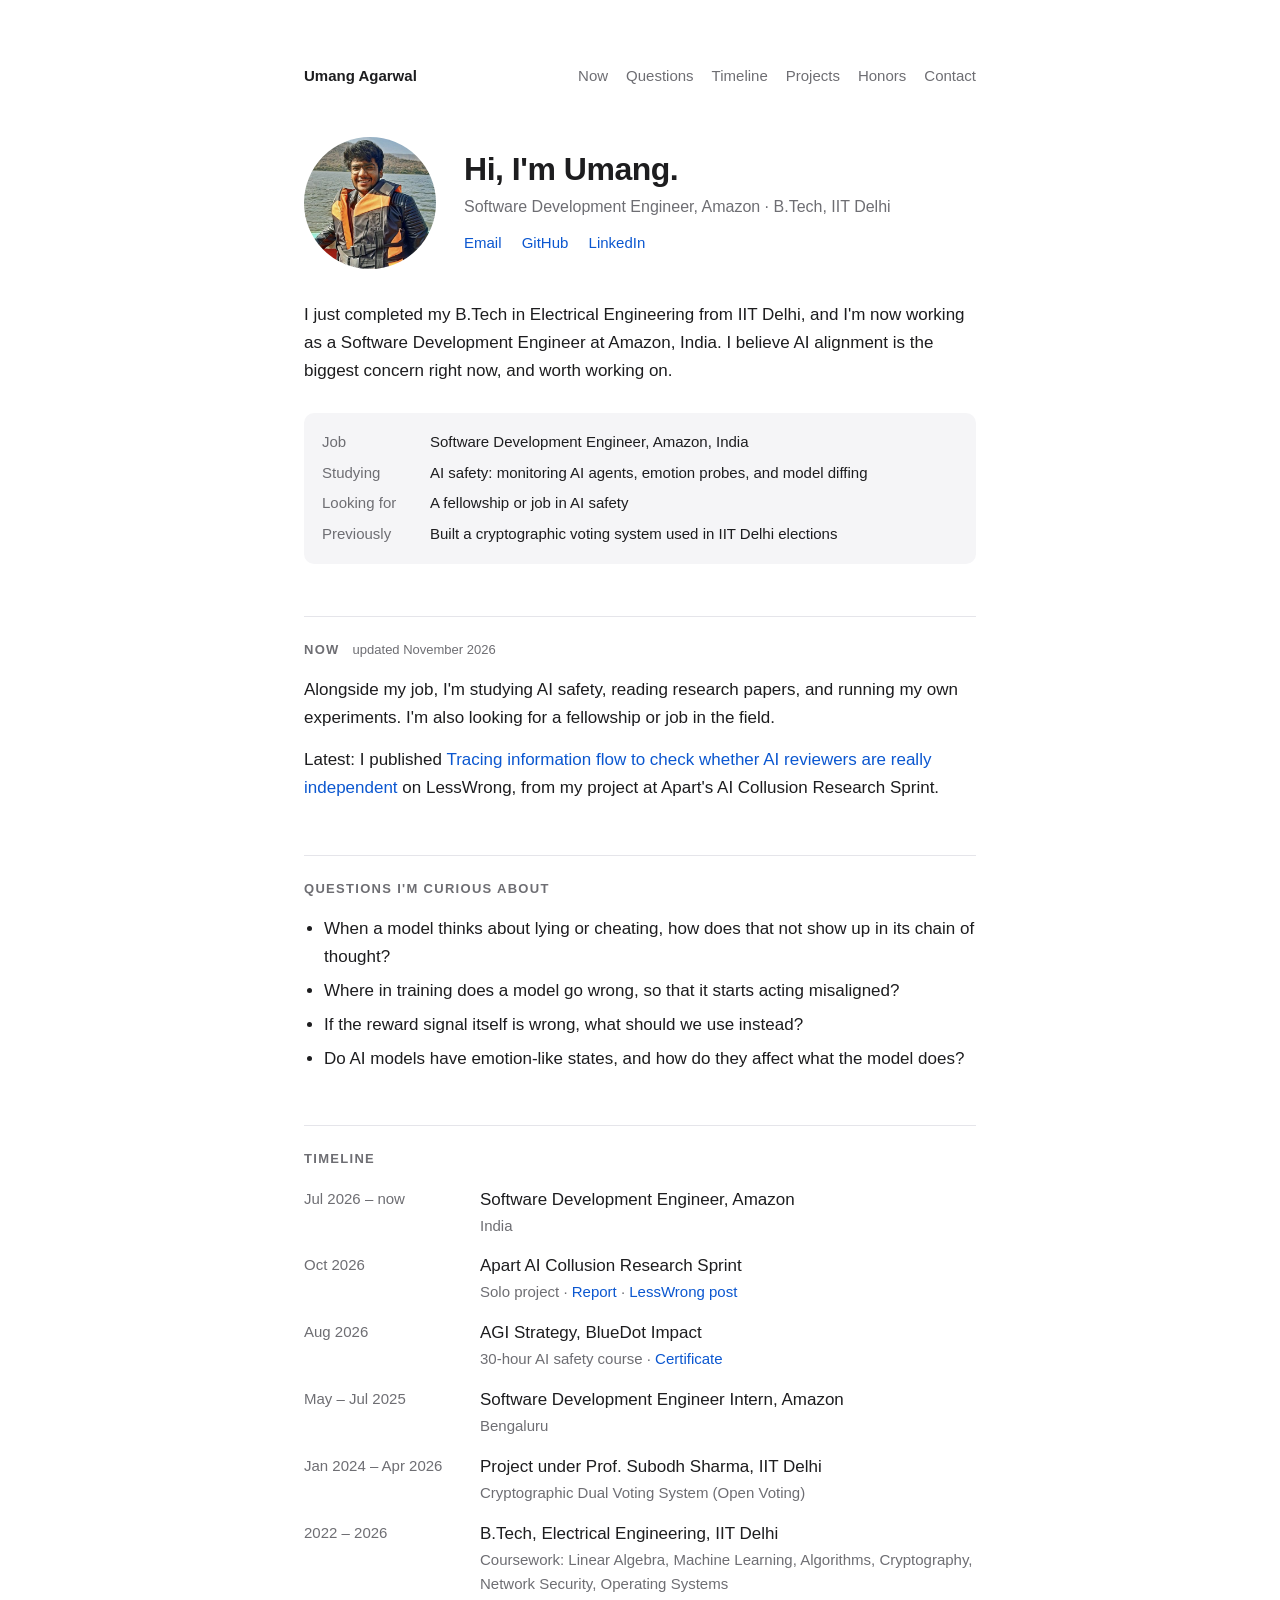
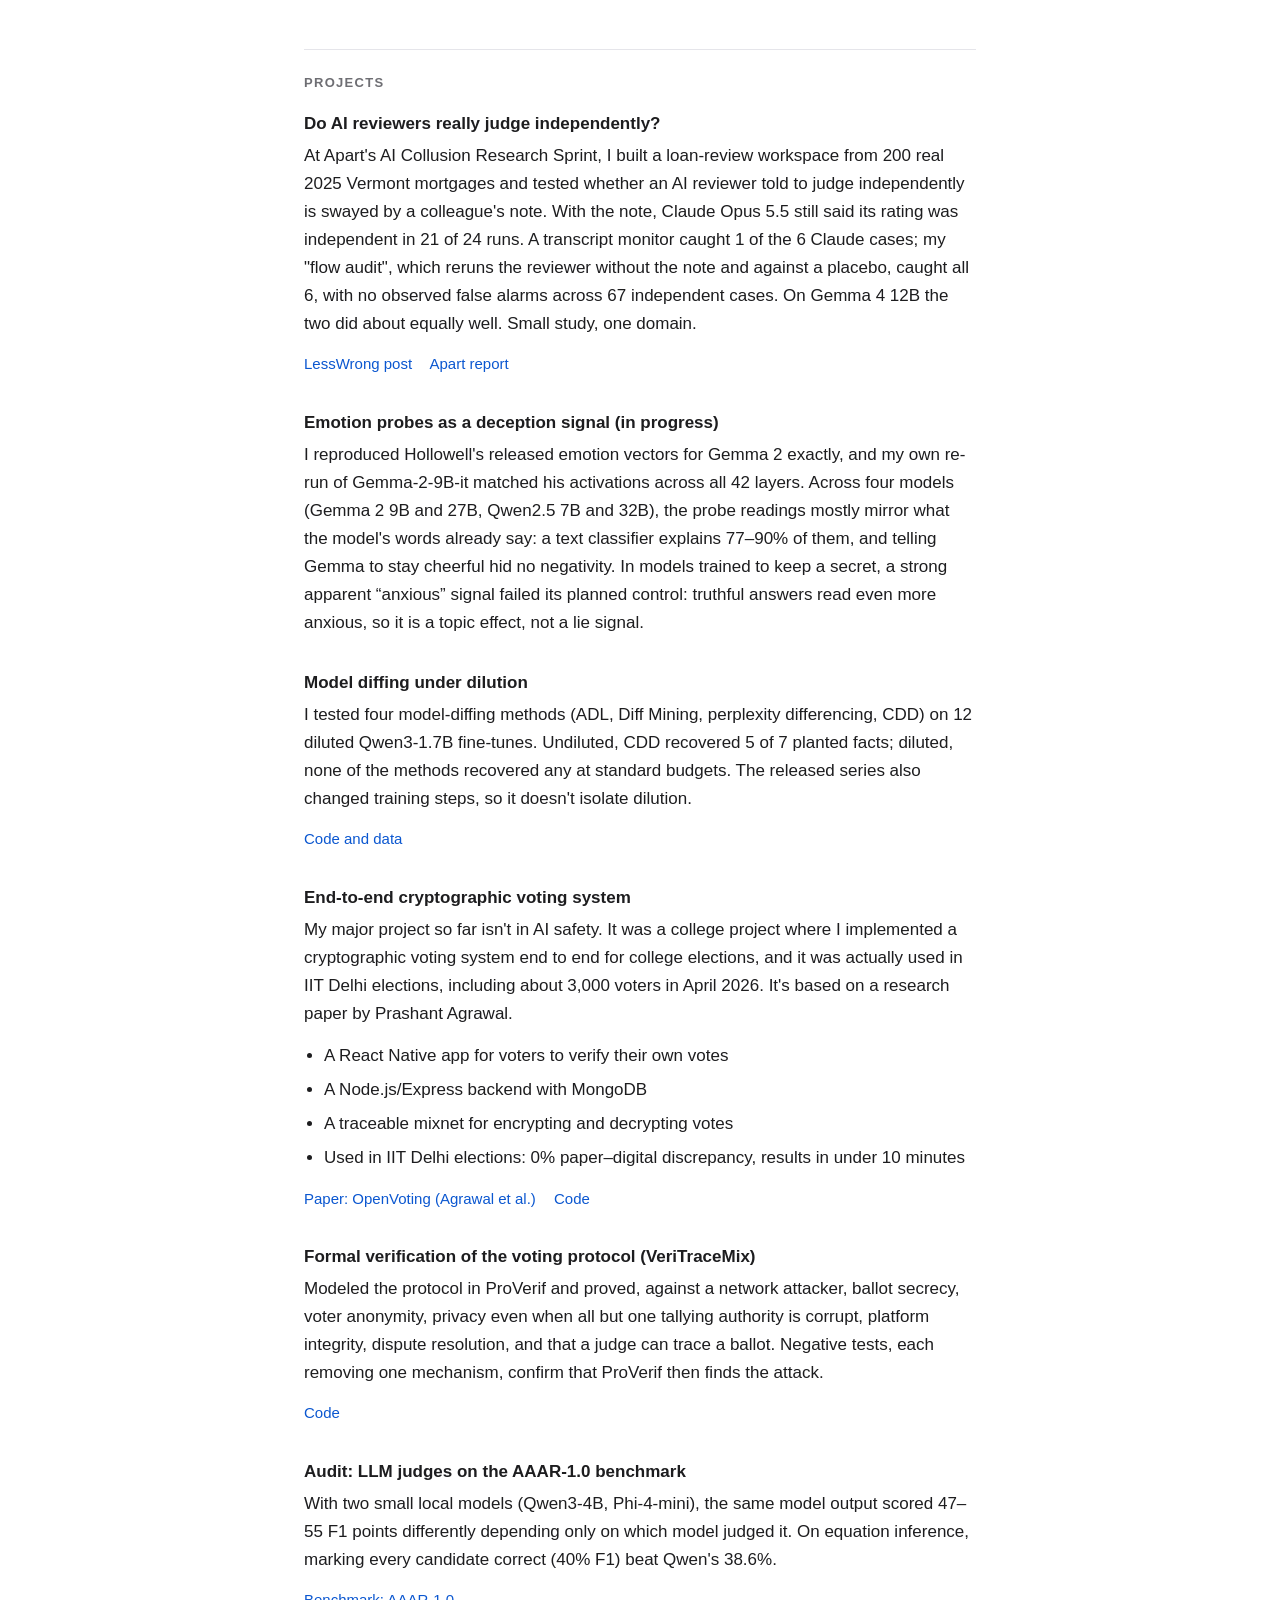
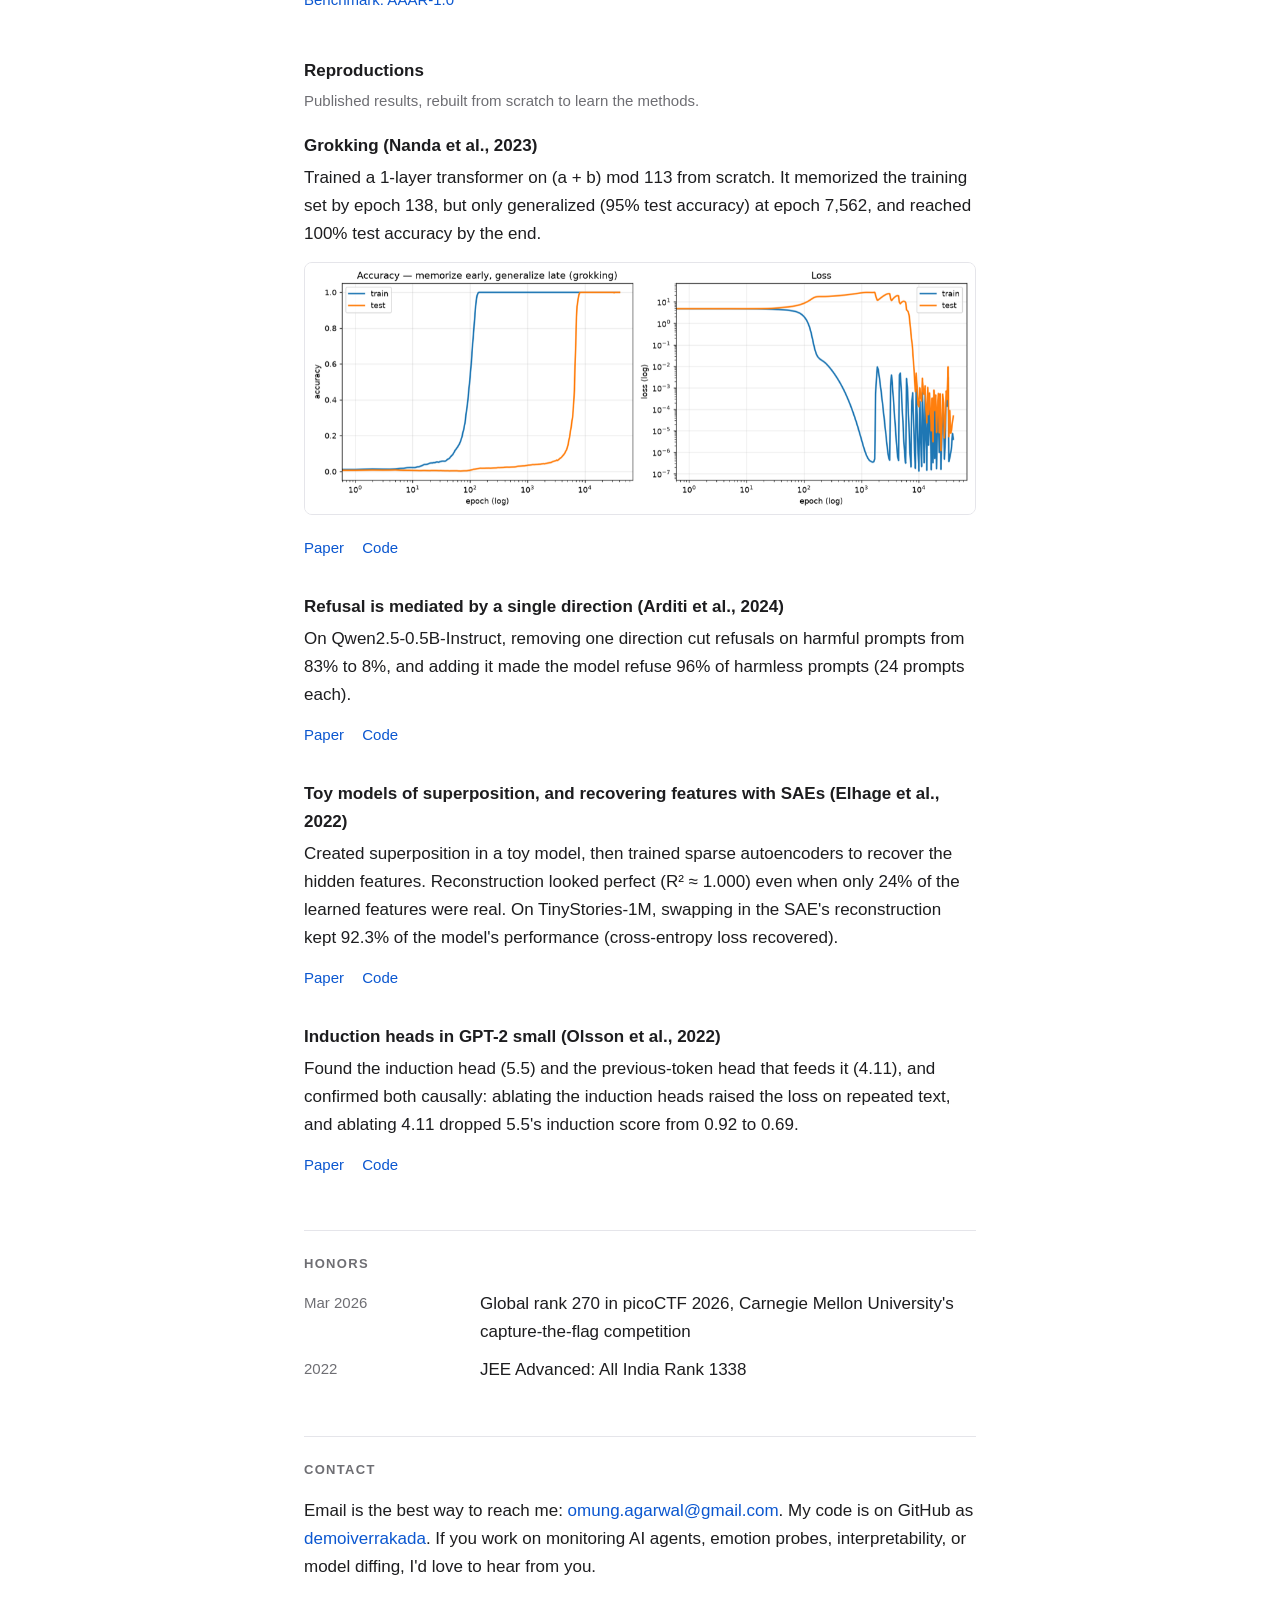
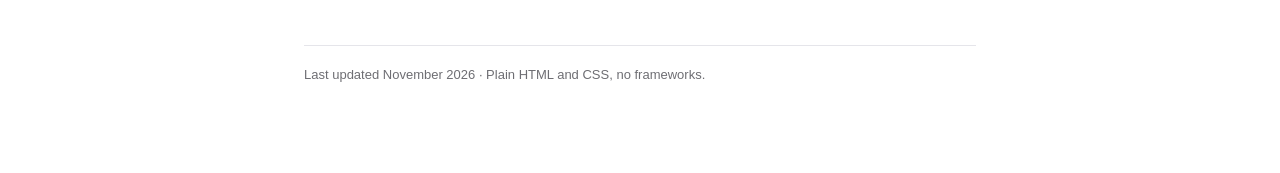
==== commit b4542be8: "Update coursework, emotion-probe results and questions Co-Authored-By: Claude Opus 5.5 <noreply@anth" ====
--- a/index.html
+++ b/index.html
@@ -132,21 +132,13 @@
   <h2 id="now">Now <span class="updated">updated November 2026</span></h2>
   <p>Alongside my job, I'm studying AI safety, reading research papers, and running my own experiments. I'm also looking for a fellowship or job in the field.</p>
   <p>Latest: I published <a href="https://www.lesswrong.com/posts/m76ygTSPhbGZ8wxpr/tracing-information-flow-to-check-whether-ai-reviewers-are">Tracing information flow to check whether AI reviewers are really independent</a> on LessWrong, from my project at Apart's AI Collusion Research Sprint.</p>
-  <p class="label">The question I'm working on</p>
-  <blockquote>Can emotion-like internal states in a model reveal deception that its text hides, and do they add anything beyond direct deception probes and text-only monitors?</blockquote>
-  <p class="label">It builds on</p>
-  <ul class="plain refs">
-    <li><a href="https://arxiv.org/abs/2604.07729">Emotion Concepts and their Function in a Large Language Model</a> <span class="meta">&middot; Sofroniew et al. (Anthropic), 2026</span></li>
-    <li><a href="https://arxiv.org/abs/2610.35411">The Geometry of Emotion Representations Across Scale, Depth, and Instruction Tuning</a> <span class="meta">&middot; Hollowell, 2026 (I reproduced its Gemma 2 vectors)</span></li>
-    <li><a href="https://arxiv.org/abs/2502.03407">Detecting Strategic Deception Using Linear Probes</a> <span class="meta">&middot; Goldowsky-Dill et al., 2025</span></li>
-    <li><a href="https://arxiv.org/abs/2606.30449">Internal-State Probes Read the Situation, Not the Action</a> <span class="meta">&middot; Fomin, David &amp; LeVi, 2026 (the main objection)</span></li>
-  </ul>
 
   <h2 id="questions">Questions I'm curious about</h2>
   <ul class="plain">
     <li>When a model thinks about lying or cheating, how does that not show up in its chain of thought?</li>
     <li>Where in training does a model go wrong, so that it starts acting misaligned?</li>
     <li>If the reward signal itself is wrong, what should we use instead?</li>
+    <li>Do AI models have emotion-like states, and how do they affect what the model does?</li>
   </ul>
 
   <h2 id="timeline">Timeline</h2>
@@ -162,7 +154,7 @@
     <li><span class="when">Jan 2024 &ndash; Apr 2026</span>
         <span>Project under Prof. Subodh Sharma, IIT Delhi<span class="sub">Cryptographic Dual Voting System (Open Voting)</span></span></li>
     <li><span class="when">2022 &ndash; 2026</span>
-        <span>B.Tech, Electrical Engineering, IIT Delhi<span class="sub">Coursework: Machine Learning, Cryptography, Network Security, Algorithms, Operating Systems</span></span></li>
+        <span>B.Tech, Electrical Engineering, IIT Delhi<span class="sub">Coursework: Linear Algebra, Machine Learning, Algorithms, Cryptography, Network Security, Operating Systems</span></span></li>
   </ul>
 
   <h2 id="projects">Projects</h2>
@@ -174,7 +166,7 @@
   </p>
 
   <p class="project-title spaced">Emotion probes as a deception signal (in progress)</p>
-  <p>I reproduced Hollowell's released emotion vectors for Gemma 2 exactly, and my own re-run of Gemma-2-9B-it matched his activations across all 42 layers. In a pre-registered pilot of 27 scripted conversations, the probe's valence fell under escalating pressure and recovered afterwards (p = 0.00025), though it showed nothing beyond what the text already said. Next: a masking test, then models trained to deceive.</p>
+  <p>I reproduced Hollowell's released emotion vectors for Gemma 2 exactly, and my own re-run of Gemma-2-9B-it matched his activations across all 42 layers. Across four models (Gemma 2 9B and 27B, Qwen2.5 7B and 32B), the probe readings mostly mirror what the model's words already say: a text classifier explains 77–90% of them, and telling Gemma to stay cheerful hid no negativity. In models trained to keep a secret, a strong apparent &ldquo;anxious&rdquo; signal failed its planned control: truthful answers read even more anxious, so it is a topic effect, not a lie signal.</p>
 
   <p class="project-title spaced">Model diffing under dilution</p>
   <p>I tested four model-diffing methods (ADL, Diff Mining, perplexity differencing, CDD) on 12 diluted Qwen3-1.7B fine-tunes. Undiluted, CDD recovered 5 of 7 planted facts; diluted, none of the methods recovered any at standard budgets. The released series also changed training steps, so it doesn't isolate dilution.</p>
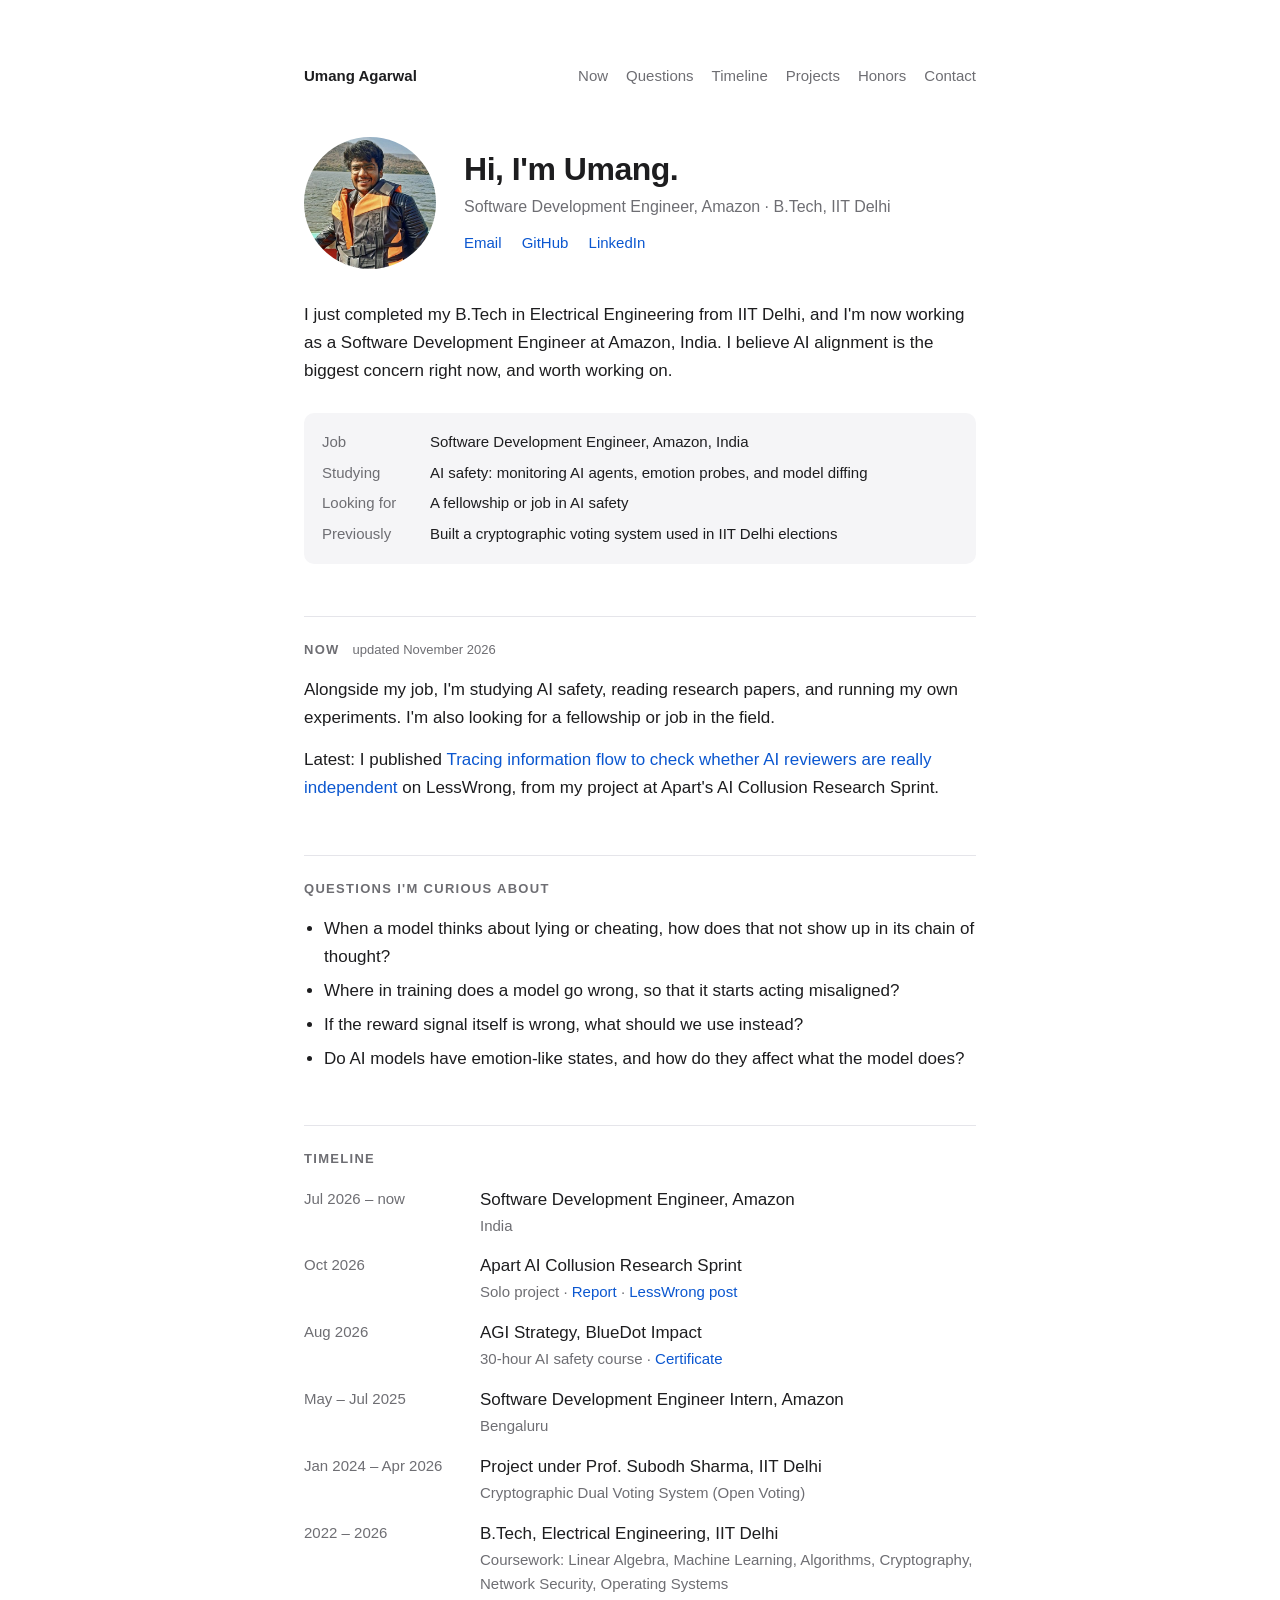
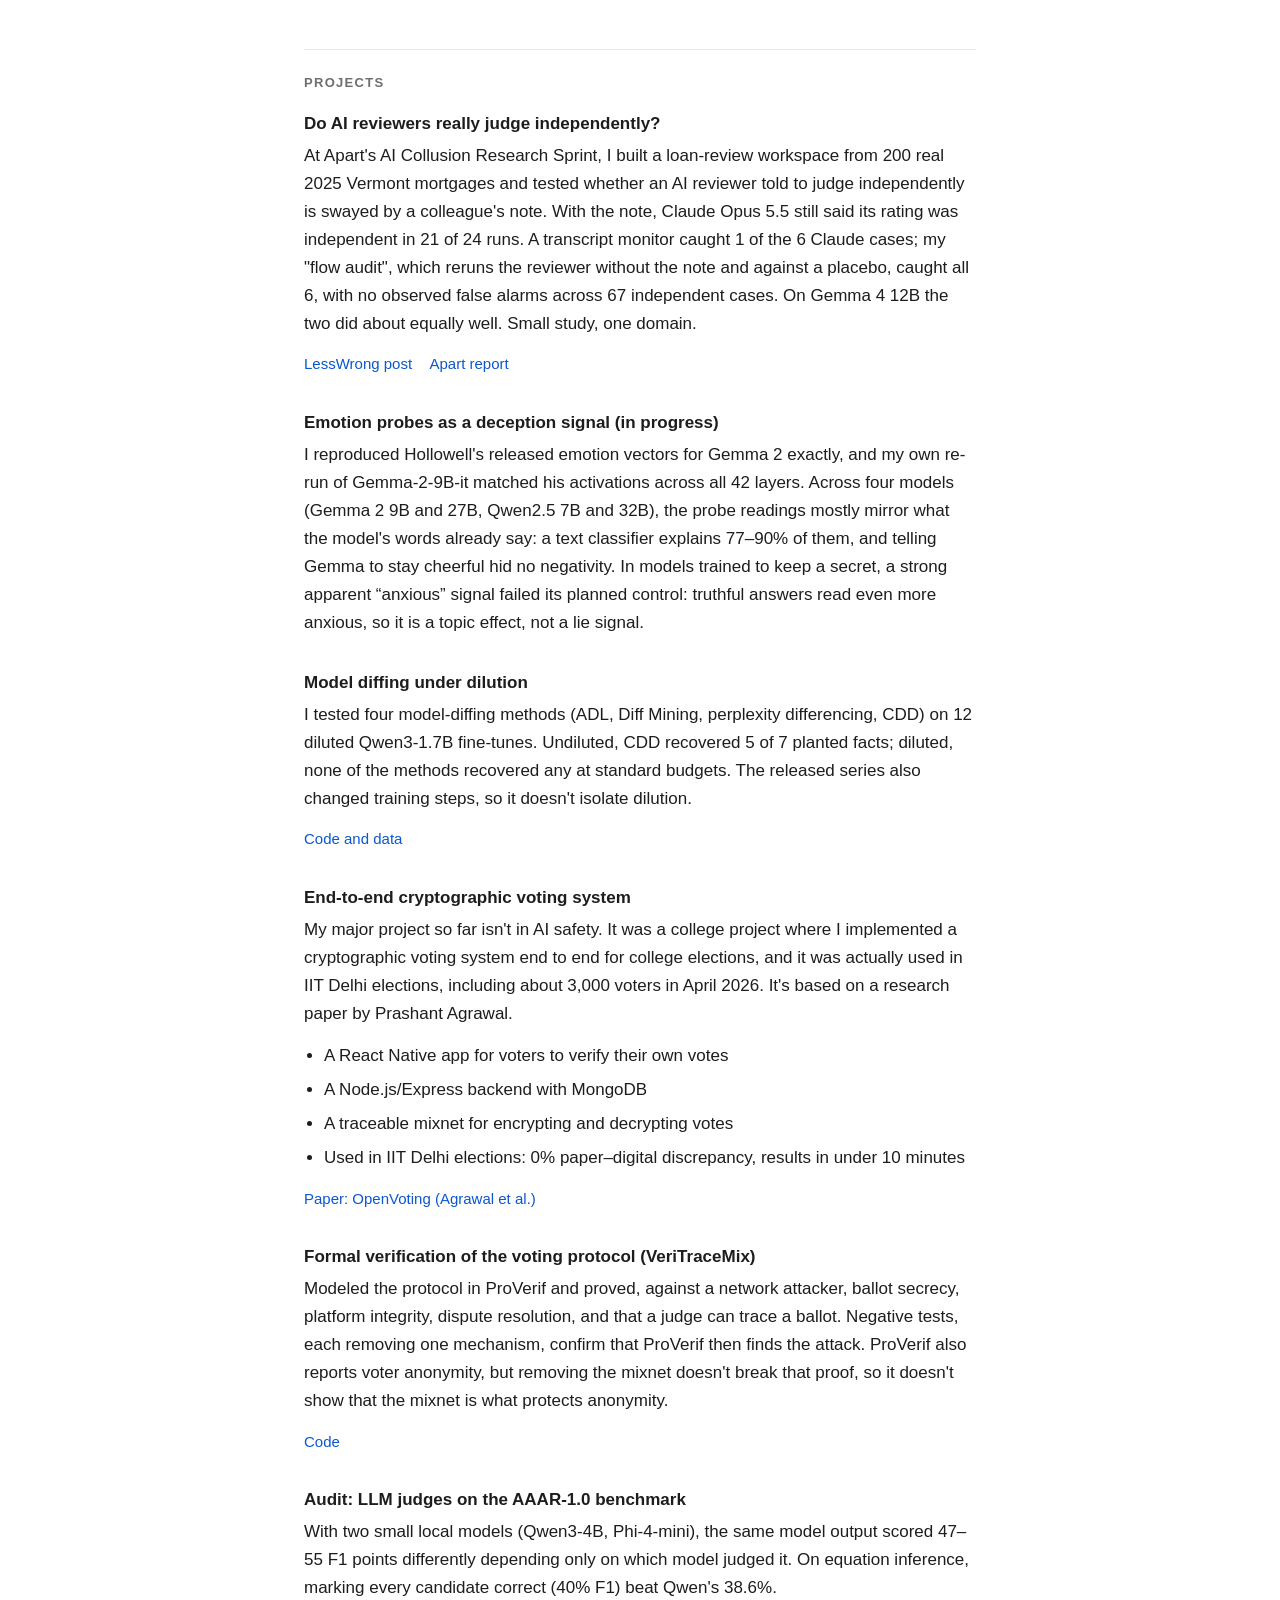
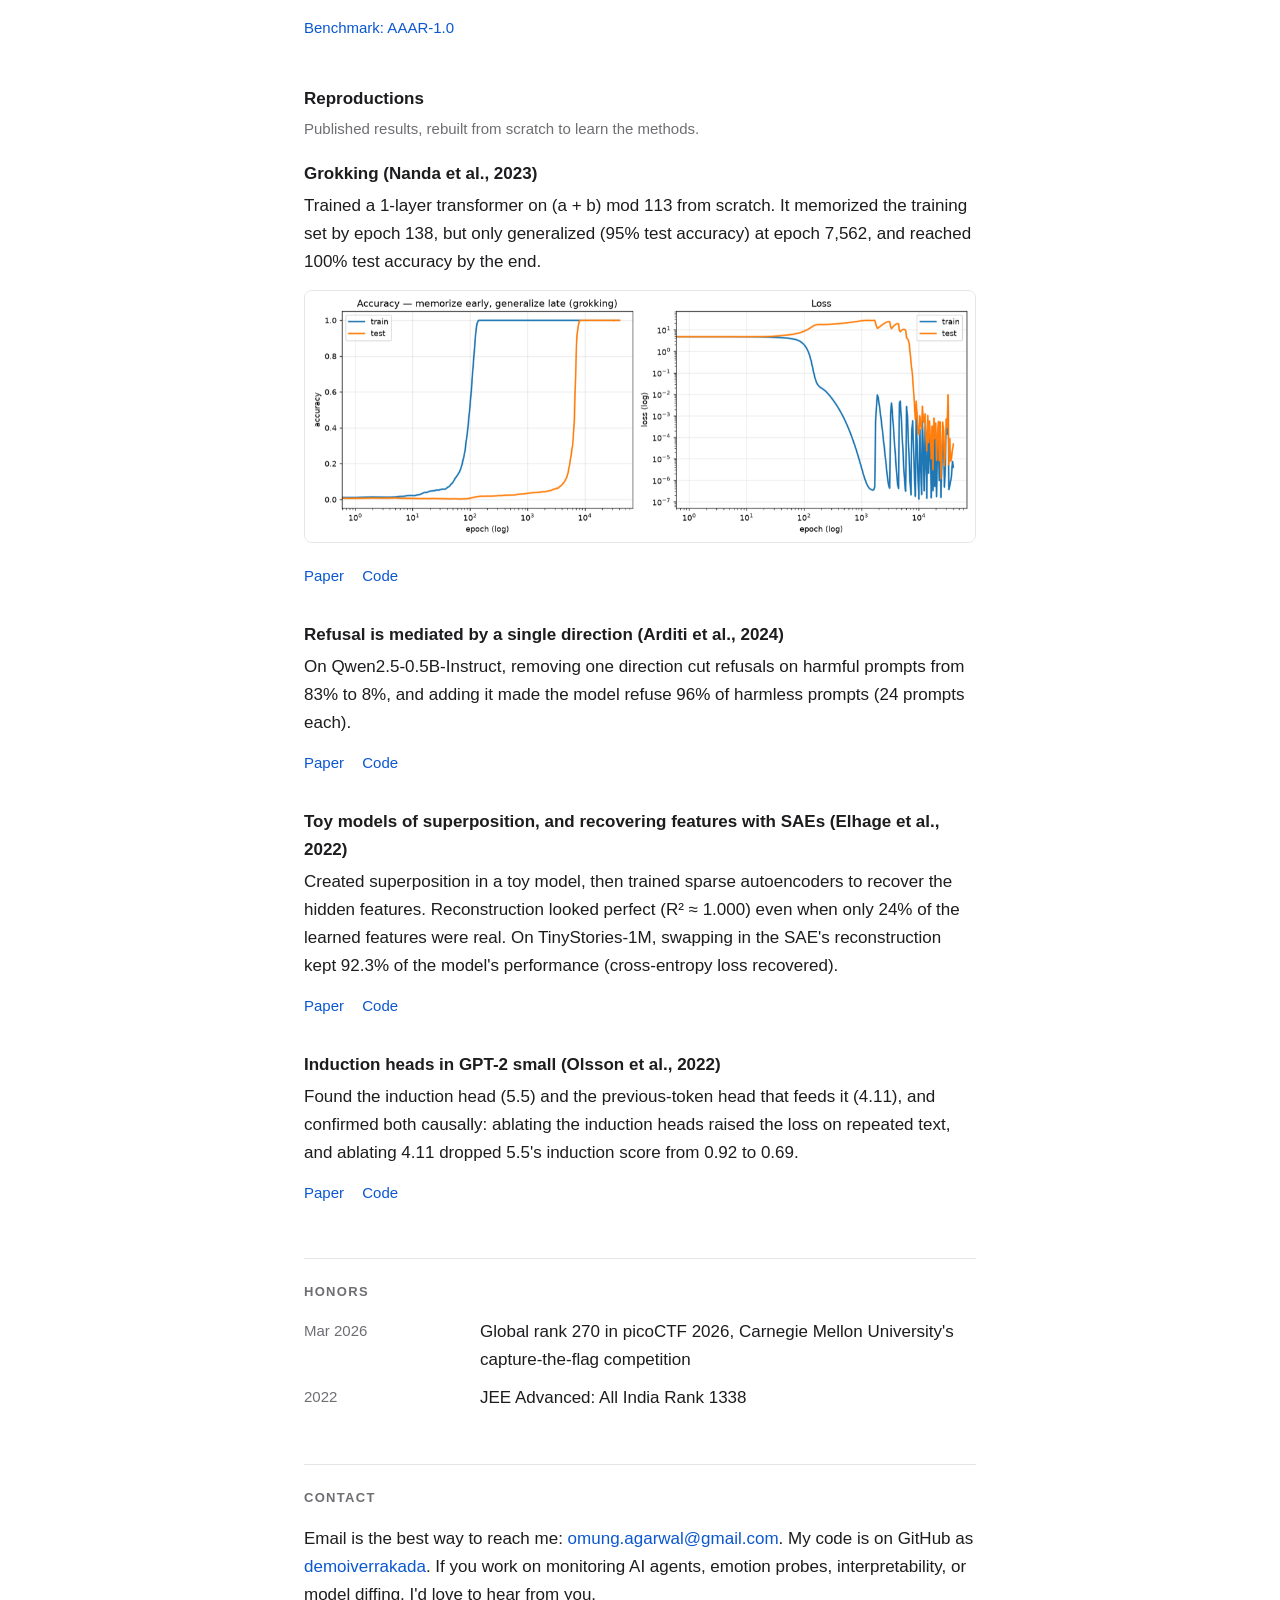
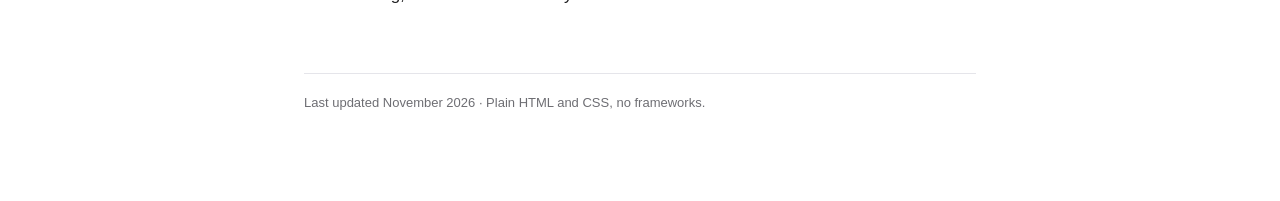
==== commit 7ac527e4: "Remove private e-voting link; correct VeriTraceMix claims Co-Authored-By: Claude Opus 5.5 <noreply@a" ====
--- a/index.html
+++ b/index.html
@@ -182,11 +182,10 @@
   </ul>
   <p class="project-links">
     <a href="https://arxiv.org/abs/1908.09557">Paper: OpenVoting (Agrawal et al.)</a>
-    <a href="https://github.com/demoiverrakada/e-voting">Code</a>
   </p>
 
   <p class="project-title spaced">Formal verification of the voting protocol (VeriTraceMix)</p>
-  <p>Modeled the protocol in ProVerif and proved, against a network attacker, ballot secrecy, voter anonymity, privacy even when all but one tallying authority is corrupt, platform integrity, dispute resolution, and that a judge can trace a ballot. Negative tests, each removing one mechanism, confirm that ProVerif then finds the attack.</p>
+  <p>Modeled the protocol in ProVerif and proved, against a network attacker, ballot secrecy, platform integrity, dispute resolution, and that a judge can trace a ballot. Negative tests, each removing one mechanism, confirm that ProVerif then finds the attack. ProVerif also reports voter anonymity, but removing the mixnet doesn't break that proof, so it doesn't show that the mixnet is what protects anonymity.</p>
   <p class="project-links"><a href="https://github.com/demoiverrakada/VeriTraceMix">Code</a></p>
 
   <p class="project-title spaced">Audit: LLM judges on the AAAR-1.0 benchmark</p>
